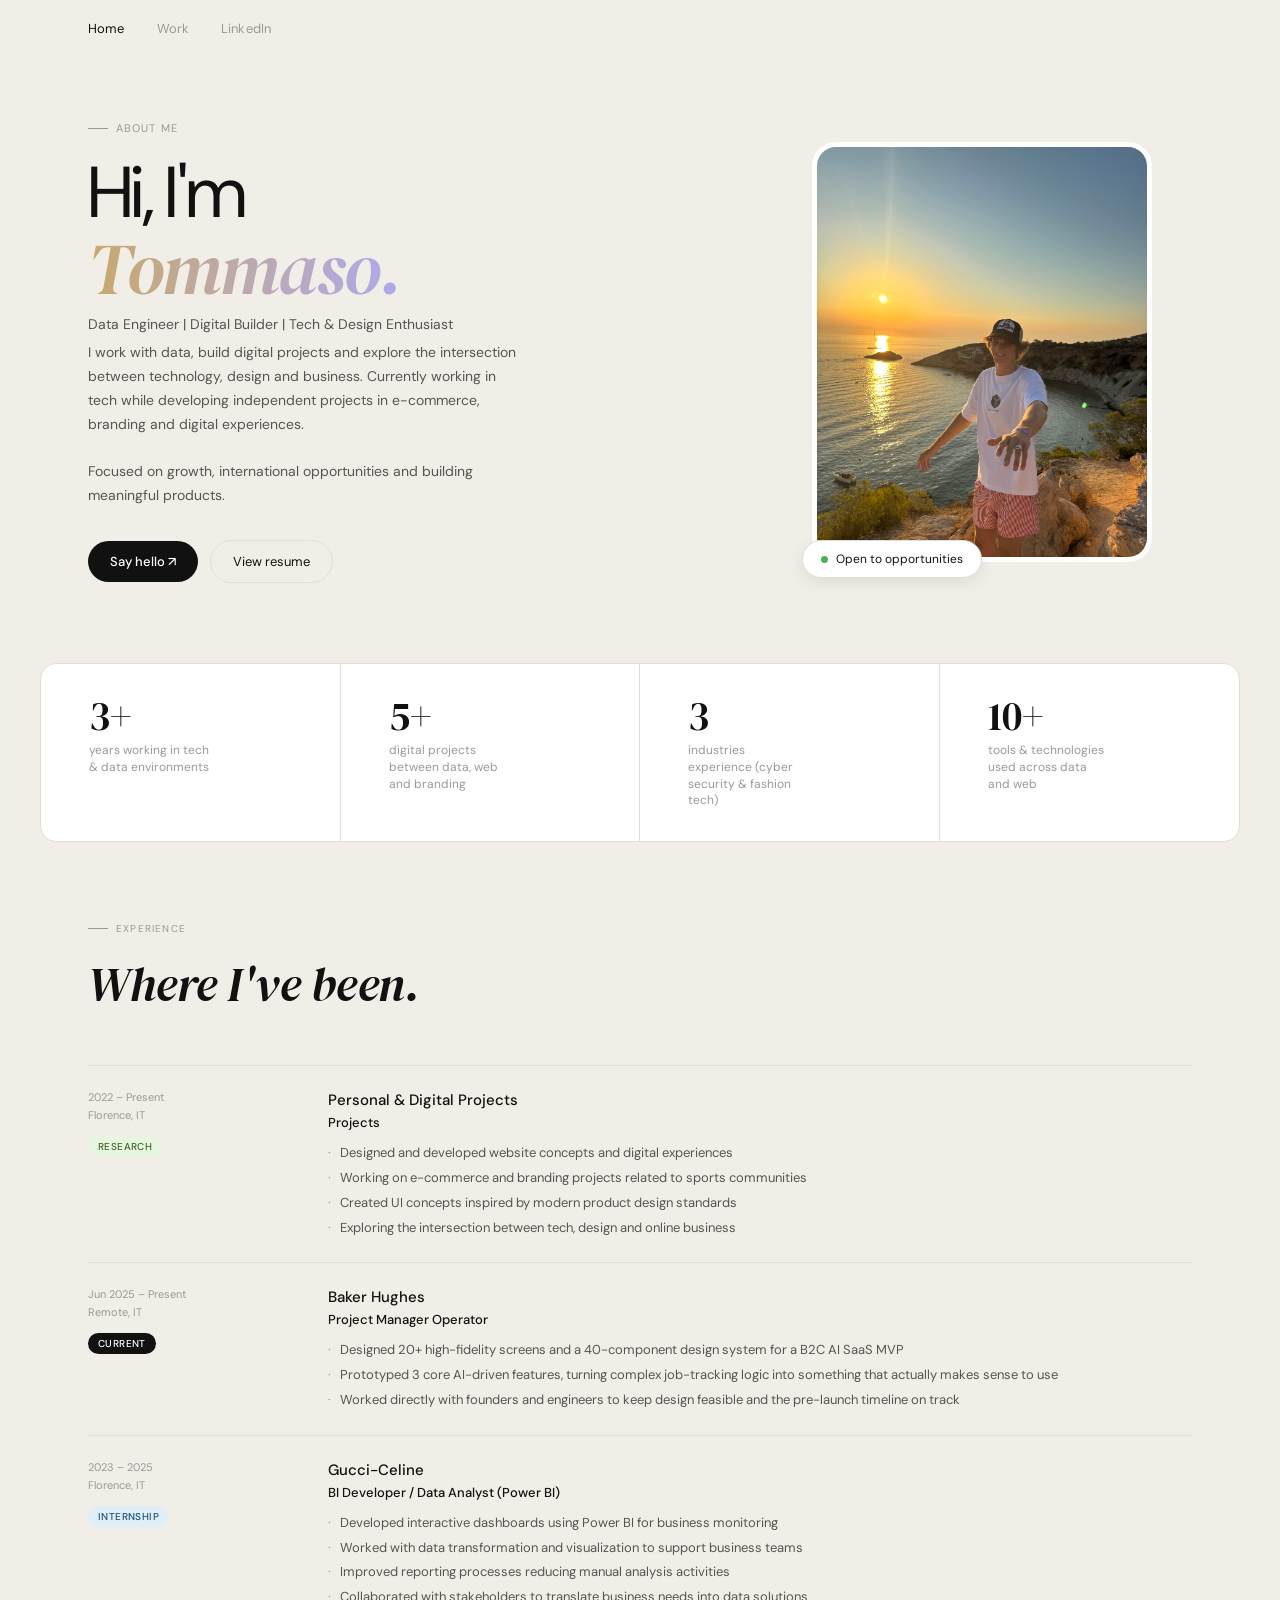
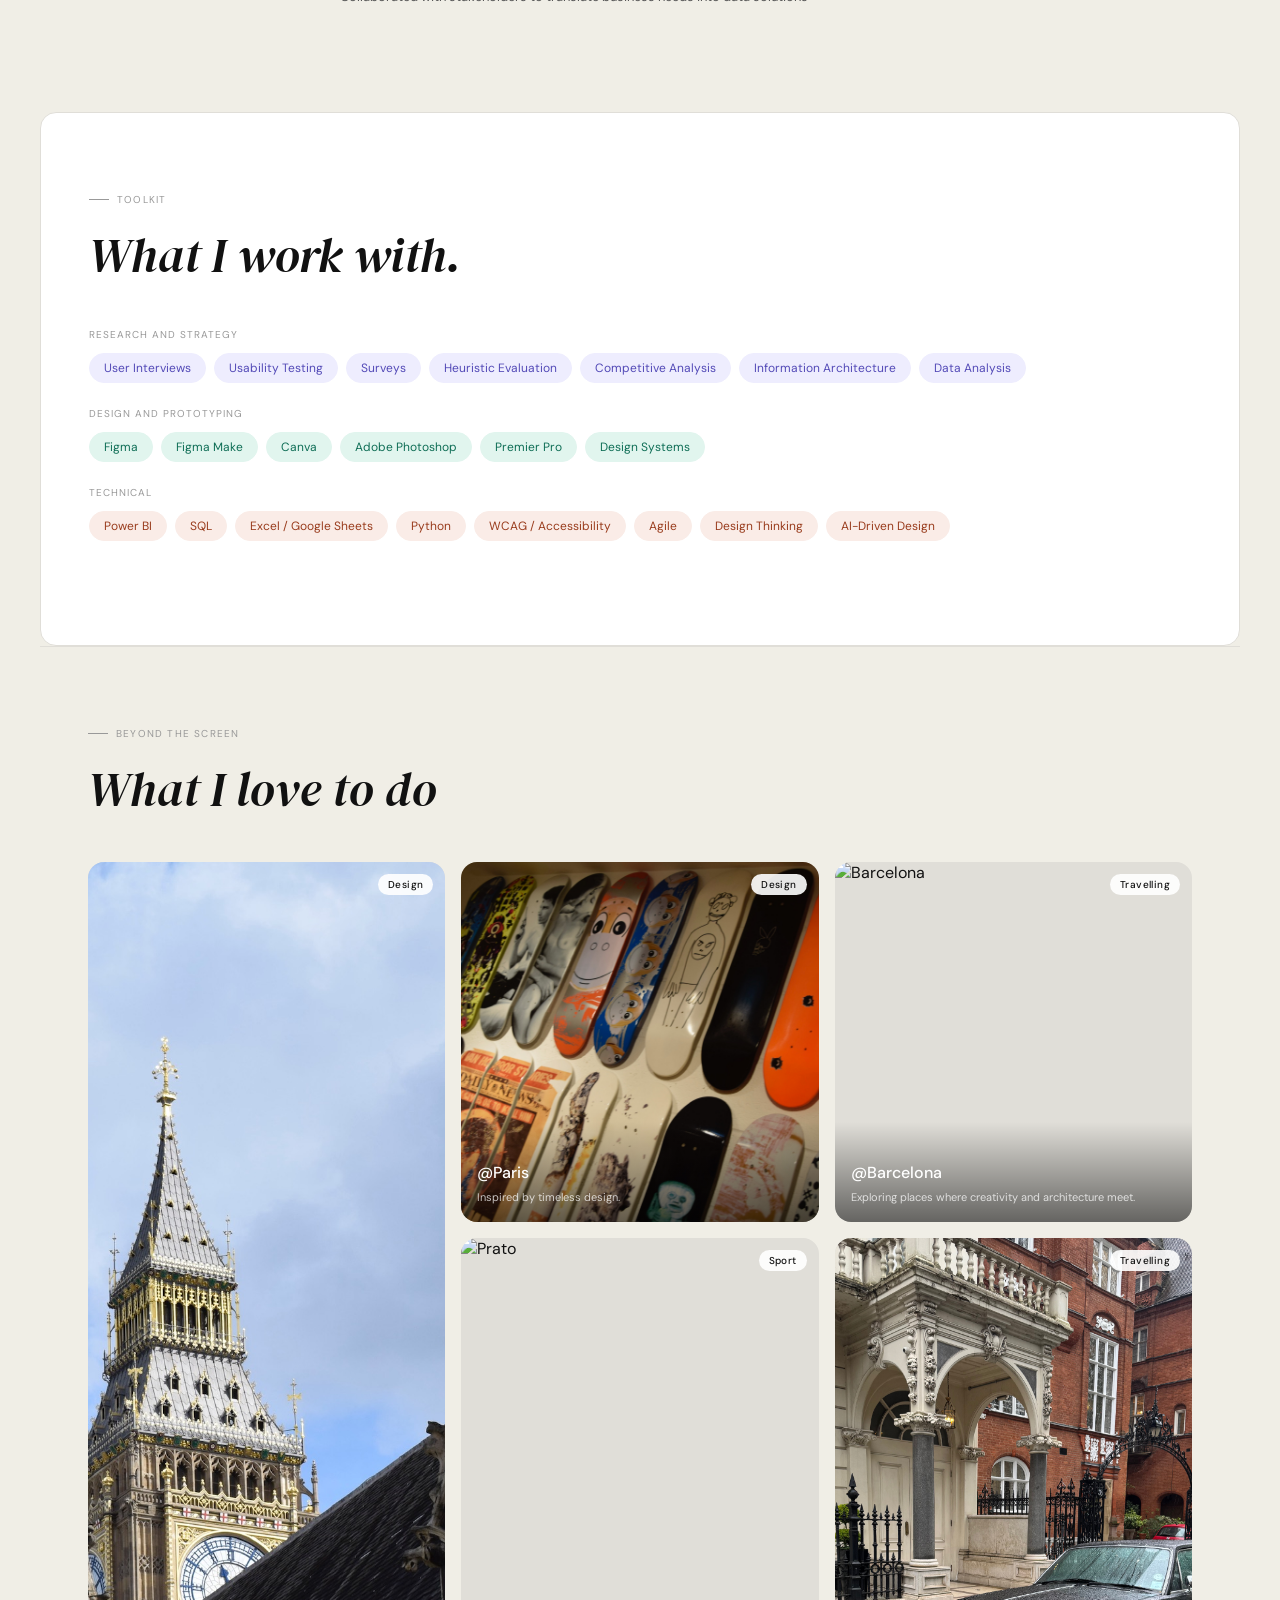
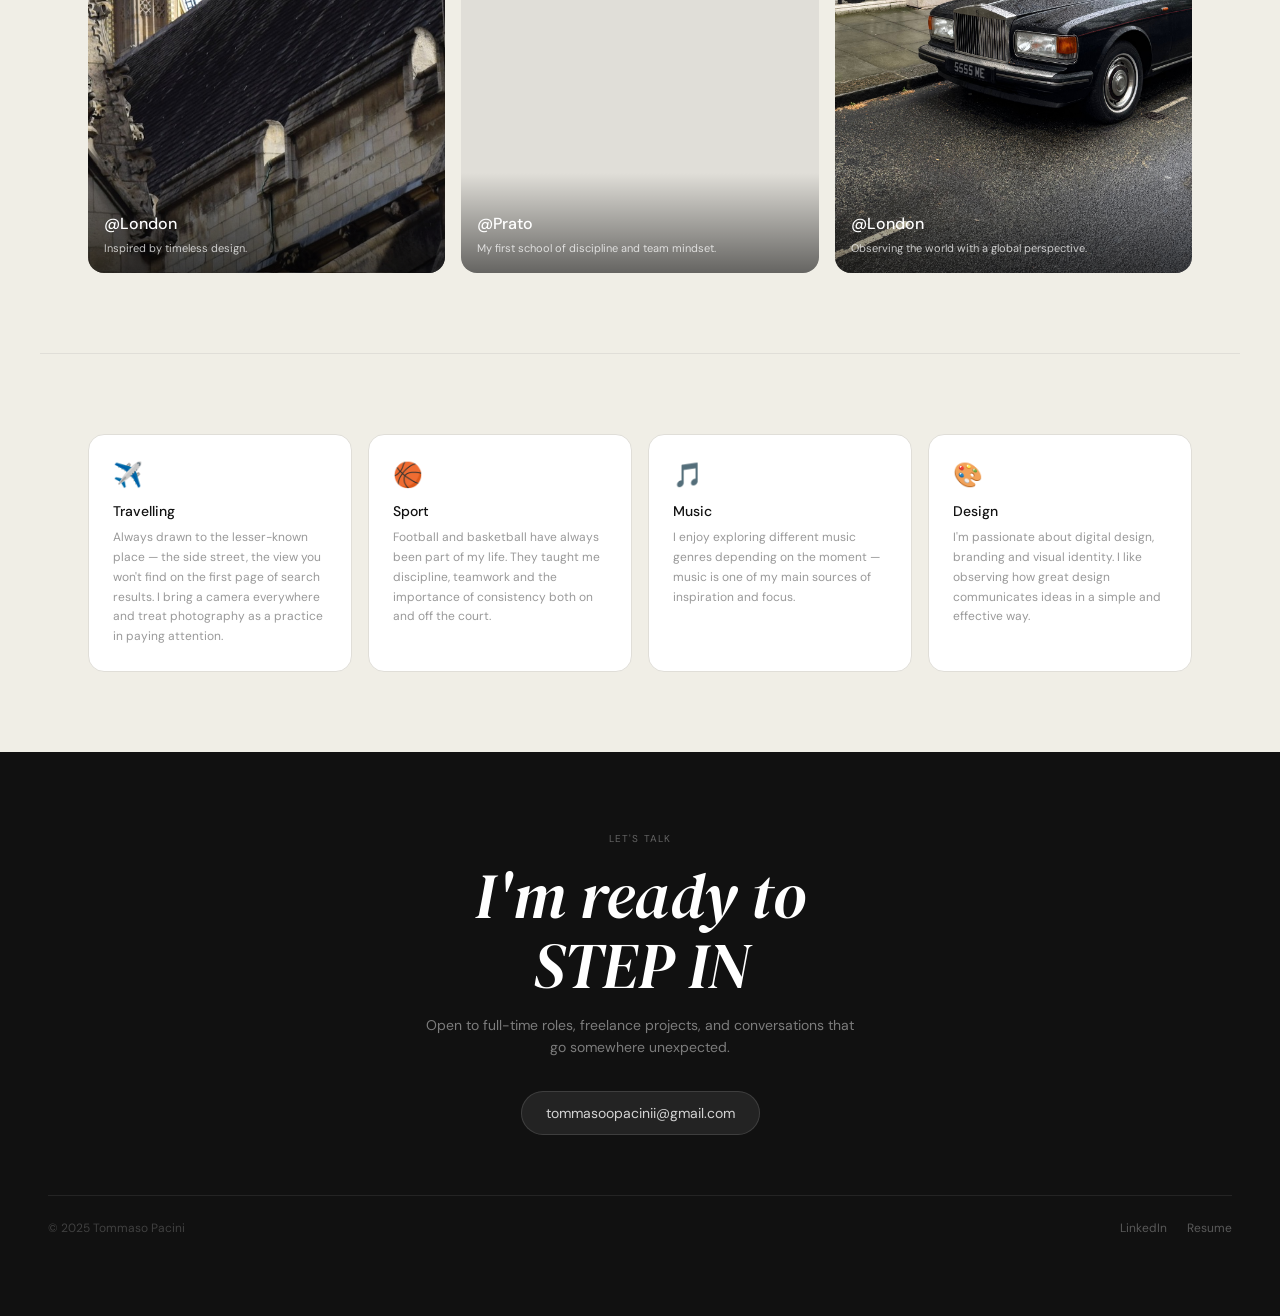
==== index.html @ 1bab320d "Add files via upload" ====
<!DOCTYPE html>
<html lang="en">
<head>
<meta charset="UTF-8">
<meta name="viewport" content="width=device-width, initial-scale=1.0">
<title>Tommaso Pacini — Digital Works</title>
<link rel="preconnect" href="https://fonts.googleapis.com">
<link rel="preconnect" href="https://fonts.gstatic.com" crossorigin>
<link href="https://fonts.googleapis.com/css2?family=DM+Sans:ital,opsz,wght@0,9..40,300;0,9..40,400;0,9..40,500;1,9..40,300&family=DM+Serif+Display:ital@0;1&display=swap" rel="stylesheet">
<style>
  :root {
    --bg: #F0EEE6;
    --bg-card: #ffffff;
    --bg-dark: #111111;
    --text-primary: #111111;
    --text-secondary: #555555;
    --text-muted: #999999;
    --accent: #C8A96E;
    --border: #E0DED8;
    --purple: #7B6EE8;
    --purple-light: #AFA9EC;
    --font-body: 'DM Sans', sans-serif;
    --font-display: 'DM Serif Display', serif;
    --transition: 0.25s cubic-bezier(0.4,0,0.2,1);
  }

  *, *::before, *::after { html, body {
    overflow-x: hidden;
    width: 100%;
    max-width: 100%;
  }box-sizing: border-box; margin: 0; padding: 0; }
  html {
    overflow-x: hidden;
  }
  body {
    overflow-x: hidden;
    max-width: 100vw;
  }
  * {
    max-width: 100%;
  }
  html { scroll-behavior: smooth; }
  body {
    font-family: var(--font-body);
    background: var(--bg);
    color: var(--text-primary);
    -webkit-font-smoothing: antialiased;
  }

  /* ── NAV ── */
  nav {
    position: sticky;
    top: 0;
    z-index: 100;
    background: rgba(240,238,230,0.88);
    backdrop-filter: blur(12px);
    padding: 20px 0;
  }
  .nav-inner {
    display: flex;
    align-items: center;
    gap: 32px;
    max-width: 1200px;
    margin: 0 auto;
    padding: 0 48px;
    width: 100%;
  }
  nav a {
    font-size: 13px;
    color: var(--text-muted);
    text-decoration: none;
    transition: color var(--transition);
    letter-spacing: 0.01em;
  }
  nav a:hover, nav a.active { color: var(--text-primary); }

  /* ── HERO ── */
  .hero {
    display: grid;
    grid-template-columns: 1fr 420px;
    gap: 40px;
    align-items: center;
    padding: 64px 48px 80px;
    max-width: 1200px;
    margin: 0 auto;
  }
  .hero-left { max-width: 520px; }
  .hero-label {
    font-size: 11px;
    letter-spacing: 0.1em;
    text-transform: uppercase;
    color: var(--text-muted);
    margin-bottom: 20px;
    display: flex;
    align-items: center;
    gap: 8px;
  }
  .hero-label::before {
    content: '';
    width: 20px; height: 1px;
    background: var(--text-muted);
    display: inline-block;
  }
  .hero h1 {
    font-family: var(--font-body);
    font-size: clamp(42px, 6vw, 72px);
    font-weight: 400;
    line-height: 1.05;
    letter-spacing: -0.02em;
    margin-bottom: 8px;
  }
  .hero h1 .name {
    font-family: var(--font-display);
    font-style: italic;
    background: linear-gradient(90deg, #C8A96E 0%, #AFA9EC 100%);
    -webkit-background-clip: text;
    -webkit-text-fill-color: transparent;
    background-clip: text;
  }
  .hero-subtitle {
    font-size: 14px;
    color: var(--text-secondary);
    line-height: 1.3;
    margin-bottom: 8px;
    font-weight: 400;
  }
  .hero-body {
    font-size: 14px;
    color: var(--text-secondary);
    line-height: 1.7;
    max-width: 440px;
    margin-bottom: 32px;
  }
  .hero-ctas {
    display: flex;
    gap: 12px;
    align-items: center;
  }
  .btn-dark {
    font-family: var(--font-body);
    font-size: 13px;
    font-weight: 500;
    background: var(--text-primary);
    color: #fff;
    border: none;
    padding: 12px 22px;
    border-radius: 100px;
    cursor: pointer;
    text-decoration: none;
    display: inline-flex;
    align-items: center;
    gap: 6px;
    transition: opacity var(--transition);
  }
  .btn-dark:hover { opacity: 0.8; }
  .btn-outline {
    font-family: var(--font-body);
    font-size: 13px;
    color: var(--text-primary);
    border: 1px solid var(--border);
    background: transparent;
    padding: 12px 22px;
    border-radius: 100px;
    cursor: pointer;
    text-decoration: none;
    transition: border-color var(--transition);
  }
  .btn-outline:hover { border-color: var(--text-primary); }

  .hero-right {
    position: relative;
    display: flex;
    justify-content: center;
  }
  .hero-photo {
    width: 340px;
    height: 420px;
    object-fit: cover;
    border-radius: 20px;
    display: block;
    border: 5px solid #ffffff;
    border-radius: 24px;
  }
  .hero-badge {
    position: absolute;
    bottom: -16px;
    transform: translateX(-50%);
    white-space: nowrap;
    background: #ffffff;
    border: 1px solid #E0DED8;
    border-radius: 100px;
    padding: 10px 18px;
    font-size: 12px;
    box-shadow: 0 4px 16px rgba(0,0,0,0.08);
  }
  .hero-badge::before {
    content: '';
    width: 7px; height: 7px;
    border-radius: 50%;
    background: #4CAF50;
    display: inline-block;
    margin-right: 8px;
    animation: breathing 2s ease-in-out infinite;
  }
  @keyframes breathing {
    0%, 100% { transform: scale(1); opacity: 1; box-shadow: 0 0 0 0 rgba(76,175,80,0.4); }
    50% { transform: scale(1.3); opacity: 0.85; box-shadow: 0 0 0 4px rgba(76,175,80,0); }
  }

  /* ── STATS ── */
  .stats {
    border: 1px solid var(--border);
    display: grid;
    grid-template-columns: repeat(4,1fr);
    max-width: 1200px;
    margin: 0 auto;
    background: #ffffff;
    width: 100%;
    border-radius: 16px;
    overflow: hidden;
  }
  .stat {
    padding: 32px 48px;
    border-right: 1px solid var(--border);
  }
  .stat:last-child { border-right: none; }
  .stat-num {
    font-family: var(--font-display);
    font-size: 40px;
    color: var(--text-primary);
    line-height: 1;
    margin-bottom: 6px;
  }
  .stat-label {
    font-size: 12px;
    color: var(--text-muted);
    line-height: 1.4;
    max-width: 120px;
  }

  /* ── SECTION LABEL ── */
  .section-eyebrow {
    font-size: 10px;
    letter-spacing: 0.12em;
    text-transform: uppercase;
    color: var(--text-muted);
    margin-bottom: 16px;
    display: flex;
    align-items: center;
    gap: 8px;
  }
  .section-eyebrow::before {
    content: '';
    width: 20px; height: 1px;
    background: var(--text-muted);
    display: inline-block;
  }

  /* ── EXPERIENCE ── */
  .experience {
    padding: 80px 48px;
    max-width: 1200px;
    margin: 0 auto;
  }
  .experience h2 {
    font-family: var(--font-display);
    font-size: clamp(32px, 4vw, 48px);
    font-weight: 400;
    font-style: italic;
    margin-bottom: 48px;
    letter-spacing: -0.01em;
  }
  .exp-grid {
    display: grid;
    grid-template-columns: 200px 1fr;
    gap: 0;
  }
  .exp-item {
    display: contents;
  }
  .exp-item-left {
    padding: 24px 0;
    border-top: 1px solid var(--border);
  }
  .exp-item-right {
    padding: 24px 0 24px 40px;
    border-top: 1px solid var(--border);
  }
  .exp-period {
    font-size: 11px;
    color: var(--text-muted);
    margin-bottom: 4px;
  }
  .exp-location {
    font-size: 11px;
    color: var(--text-muted);
    margin-bottom: 12px;
  }
  .exp-tag {
    display: inline-block;
    font-size: 10px;
    font-weight: 500;
    padding: 4px 10px;
    border-radius: 100px;
    letter-spacing: 0.04em;
    text-transform: uppercase;
  }
  .tag-green { background: #E8F5E0; color: #3A6B20; }
  .tag-blue  { background: #E0EEF8; color: #1A5080; }
  .tag-current { background: #111; color: #fff; }
  .exp-company {
    font-size: 15px;
    font-weight: 500;
    color: var(--text-primary);
    margin-bottom: 4px;
  }
  .exp-role {
    font-size: 13px;
    font-weight: 500;
    color: var(--text-primary);
    margin-bottom: 12px;
  }
  .exp-bullets {
    list-style: none;
    display: flex;
    flex-direction: column;
    gap: 4px;
  }
  .exp-bullets li {
    font-size: 13px;
    color: var(--text-secondary);
    line-height: 1.6;
    padding-left: 12px;
    position: relative;
  }
  .exp-bullets li::before {
    content: '·';
    position: absolute;
    left: 0;
    color: var(--text-muted);
  }

  /* ── TOOLKIT ── */
  .toolkit {
    padding: 80px 48px;
    max-width: 1200px;
    margin: 0 auto;
    border: 1px solid var(--border);
    background: #ffffff;
    border-radius: 16px;
  }
  .toolkit h2 {
    font-family: var(--font-display);
    font-size: clamp(32px, 4vw, 48px);
    font-weight: 400;
    font-style: italic;
    margin-bottom: 40px;
  }
  .toolkit-group { margin-bottom: 24px; }
  .toolkit-group-label {
    font-size: 10px;
    letter-spacing: 0.1em;
    text-transform: uppercase;
    color: var(--text-muted);
    margin-bottom: 12px;
  }
  .toolkit-pills {
    display: flex;
    flex-wrap: wrap;
    gap: 8px;
  }
  .pill {
    font-size: 12px;
    padding: 6px 14px;
    border-radius: 100px;
    border: 1px solid var(--border);
    color: var(--text-secondary);
    background: var(--bg-card);
    white-space: nowrap;
  }
  .pill-purple { background: #EEEDFE; color: #534AB7; border-color: #EEEDFE; }
  .pill-green  { background: #E1F5EE; color: #0F6E56; border-color: #E1F5EE; }
  .pill-orange { background: #FAECE7; color: #993C1D; border-color: #FAECE7; }

  /* ── BEYOND ── */
  .beyond {
    padding: 80px 48px;
    max-width: 1200px;
    margin: 0 auto;
    border-top: 1px solid var(--border);
    overflow: hidden;
  }
  .beyond h2 {
    font-family: var(--font-display);
    font-size: clamp(32px, 4vw, 48px);
    font-weight: 400;
    font-style: italic;
    margin-bottom: 40px;
  }
  .gallery {
    display: grid;
    grid-template-columns: repeat(3, 1fr);
    grid-template-rows: auto auto;
    gap: 16px;
  }
  .gallery-card {
    position: relative;
    border-radius: 16px;
    overflow: hidden;
    background: var(--border);
  }
  .gallery-card img {
    width: 100%;
    height: 100%;
    object-fit: cover;
    object-position: center bottom;
    display: block;
    transition: transform 0.4s ease;
  }
  .gallery-card:hover img { transform: scale(1.03); }
  .gallery-card.tall { grid-row: span 2; min-height: 760px; }
  .gallery-card.tall img { object-position: center 60%; }
  .gallery-card.short { min-height: 360px; }
  .gallery-label {
    position: absolute;
    bottom: 0; left: 0; right: 0;
    padding: 40px 16px 16px;
    background: linear-gradient(transparent, rgba(0,0,0,0.55));
  }
  .gallery-city {
    font-size: 16px;
    font-weight: 500;
    color: #fff;
    display: block;
    margin-bottom: 2px;
  }
  .gallery-caption {
    font-size: 11px;
    color: rgba(255,255,255,0.75);
  }
  .gallery-tag {
    position: absolute;
    top: 12px; right: 12px;
    font-size: 10px;
    font-weight: 500;
    padding: 4px 10px;
    border-radius: 100px;
    background: rgba(255,255,255,0.9);
    color: var(--text-primary);
    letter-spacing: 0.04em;
  }
  /* ── PASSIONS ── */
  .passions {
    padding: 80px 48px;
    max-width: 1200px;
    margin: 0 auto;
    border-top: 1px solid var(--border);
  }
  .passions-grid {
    display: grid;
    grid-template-columns: repeat(4,1fr);
    gap: 16px;
  }
  .passion-card {
    background: var(--bg-card);
    border: 1px solid var(--border);
    border-radius: 16px;
    padding: 24px;
  }
  .passion-icon {
    font-size: 24px;
    margin-bottom: 12px;
    display: block;
  }
  .passion-title {
    font-size: 14px;
    font-weight: 500;
    color: var(--text-primary);
    margin-bottom: 8px;
  }
  .passion-text {
    font-size: 12px;
    color: var(--text-muted);
    line-height: 1.65;
  }

  /* ── FOOTER ── */
  footer {
    background: var(--bg-dark);
    padding: 80px 48px;
    text-align: center;
    margin: 0;
    width: 100%;
  }
  .footer-eyebrow {
    font-size: 10px;
    letter-spacing: 0.12em;
    text-transform: uppercase;
    color: rgba(255,255,255,0.35);
    margin-bottom: 16px;
  }
  footer h2 {
    font-family: var(--font-display);
    font-size: clamp(36px, 6vw, 64px);
    font-weight: 400;
    font-style: italic;
    color: #fff;
    line-height: 1.1;
    margin-bottom: 12px;
  }
  footer p {
    font-size: 14px;
    color: rgba(255,255,255,0.45);
    margin-bottom: 32px;
    max-width: 440px;
    margin-left: auto;
    margin-right: auto;
    line-height: 1.6;
  }
  .footer-email {
    display: inline-flex;
    align-items: center;
    gap: 8px;
    background: rgba(255,255,255,0.08);
    border: 1px solid rgba(255,255,255,0.12);
    border-radius: 100px;
    padding: 12px 24px;
    font-size: 14px;
    color: rgba(255,255,255,0.8);
    text-decoration: none;
    transition: background var(--transition);
  }
  .footer-email:hover { background: rgba(255,255,255,0.14); }
  .footer-bottom {
    margin-top: 60px;
    padding-top: 24px;
    border-top: 1px solid rgba(255,255,255,0.08);
    display: flex;
    justify-content: space-between;
    align-items: center;
  }
  .footer-bottom span {
    font-size: 12px;
    color: rgba(255,255,255,0.2);
  }
  .footer-links {
    display: flex;
    gap: 20px;
  }
  .footer-links a {
    font-size: 12px;
    color: rgba(255,255,255,0.3);
    text-decoration: none;
    transition: color var(--transition);
  }
  .footer-links a:hover { color: rgba(255,255,255,0.7); }

  /* ── RESPONSIVE ── */
  @media (max-width: 900px) {
    nav { padding: 16px 0; }
    .nav-inner { padding: 0 24px; }
    .hero {
      grid-template-columns: 1fr;
      padding: 40px 24px 60px;
      gap: 32px;
    }
    .hero-left { max-width: 100%; }
    .hero h1 { font-size: 52px; }
    .hero-right {
      display: flex;
      justify-content: center;
    }
    .hero-photo {
      width: 100%;
      max-width: 340px;
      height: 380px;
    }
    .stats {
      grid-template-columns: repeat(2,1fr);
      margin: 0 24px;
      border-radius: 16px;
    }
    .stat { padding: 20px; }
    .stat:nth-child(2) { border-right: none; }
    .stat:nth-child(3) { border-top: 1px solid var(--border); }
    .stat:nth-child(4) { border-top: 1px solid var(--border); }
    .experience { padding: 60px 24px; }
    .experience h2 { font-size: 36px; }
    .exp-grid { grid-template-columns: 1fr; }
    .exp-item-left { padding: 24px 0 8px; border-top: 1px solid var(--border); }
    .exp-item-right { padding: 0 0 24px 0; border-top: none; }
    .toolkit { padding: 60px 24px; }
    .toolkit h2 { font-size: 36px; }
    .toolkit-pills { gap: 6px; }
    .pill { font-size: 11px; padding: 5px 12px; }
    .beyond { padding: 60px 24px; }
    .beyond h2 { font-size: 36px; }
    /* .gallery { */
     .gallery {
      grid-template-columns: 1fr 1fr;
      grid-template-rows: auto;
      gap: 12px;
    }
    .gallery-card.tall {
      grid-column: 1 / 3;
      grid-row: span 1;
      min-height: 240px;
    }
    .gallery-card.short { min-height: 200px; }
    .gallery-card.tall img { object-position: center center; }
    .stats { margin: 0 16px; border-radius: 16px; }
    .toolkit { margin: 0 16px; border-radius: 16px; }
    .passions { padding: 60px 24px; }
    .passions-grid {
      grid-template-columns: 1fr 1fr;
      gap: 12px;
    }
    .passion-card { padding: 18px; }
    footer { padding: 60px 24px; }
    footer h2 { font-size: 36px; }
    .footer-bottom {
      flex-direction: column;
      gap: 12px;
      text-align: center;
    }
  }

  @media (max-width: 480px) {
    nav { gap: 16px; }
    .hero h1 { font-size: 40px; }
    .hero-body { font-size: 13px; }
    .hero-ctas { flex-direction: column; align-items: flex-start; gap: 10px; }
    .stats { grid-template-columns: repeat(2,1fr); }
    .stats {
      margin: 0 16px;
      border-radius: 16px;
      width: calc(100% - 32px);
    }
    .toolkit {
      margin: 0 16px;
      border-radius: 16px;
      width: calc(100% - 32px);
    }
    footer {
      width: 100%;
      padding: 60px 24px;
    }
    .stat-num { font-size: 32px; }
    .passions-grid { grid-template-columns: 1fr; }
    .cs-meta-grid { grid-template-columns: 1fr 1fr; }
    .cs-outcomes { grid-template-columns: 1fr; }
    .cs-gallery { grid-template-columns: 1fr; }
  }
</style>
</head>
<body>

<!-- NAV -->
<nav>
  <div class="nav-inner">
    <a href="index.html" class="active">Home</a>
    <a href="work.html">Work</a>
    <a href="https://www.linkedin.com/in/tommaso-pacini-035a2924a/" target="_blank">LinkedIn</a>
  </div>
</nav>

<!-- HERO -->
<section class="hero">
  <div class="hero-left">
    <div class="hero-label">About me</div>
    <h1>Hi, I'm<br><span class="name">Tommaso.</span></h1>
    <p class="hero-subtitle">Data Engineer | Digital Builder | Tech &amp; Design Enthusiast</p>
    <p class="hero-body">
      I work with data, build digital projects and explore the intersection between technology, design and business. Currently working in tech while developing independent projects in e-commerce, branding and digital experiences.<br><br>
      Focused on growth, international opportunities and building meaningful products.
    </p>
    <div class="hero-ctas">
      <a href="mailto:tommasoopacinii@gmail.com" class="btn-dark">Say hello ↗</a>
      <a href="#" class="btn-outline">View resume</a>
    </div>
  </div>
  <div class="hero-right">
    <!--
      ISTRUZIONE: rinomina il file IMG_7208.jpeg in "hero-photo.jpg"
      e mettilo nella cartella images/
    -->
    <div class="hero-badge">Open to opportunities</div>
    <img src="images/hero-photo.jpg" alt="Tommaso Pacini" class="hero-photo">
  </div>
</section>

<!-- STATS -->
<div class="stats">
  <div class="stat">
    <div class="stat-num">3+</div>
    <div class="stat-label">years working in tech &amp; data environments</div>
  </div>
  <div class="stat">
    <div class="stat-num">5+</div>
    <div class="stat-label">digital projects between data, web and branding</div>
  </div>
  <div class="stat">
    <div class="stat-num">3</div>
    <div class="stat-label">industries experience (cyber security &amp; fashion tech)</div>
  </div>
  <div class="stat">
    <div class="stat-num">10+</div>
    <div class="stat-label">tools &amp; technologies used across data and web</div>
  </div>
</div>

<!-- EXPERIENCE -->
<section class="experience">
  <div class="section-eyebrow">Experience</div>
  <h2>Where I've been.</h2>

  <div class="exp-grid">
    <!-- Personal -->
    <div class="exp-item-left">
      <div class="exp-period">2022 – Present</div>
      <div class="exp-location">Florence, IT</div>
      <span class="exp-tag tag-green">Research</span>
    </div>
    <div class="exp-item-right">
      <div class="exp-company">Personal &amp; Digital Projects</div>
      <div class="exp-role">Projects</div>
      <ul class="exp-bullets">
        <li>Designed and developed website concepts and digital experiences</li>
        <li>Working on e-commerce and branding projects related to sports communities</li>
        <li>Created UI concepts inspired by modern product design standards</li>
        <li>Exploring the intersection between tech, design and online business</li>
      </ul>
    </div>

    <!-- Baker Hughes -->
    <div class="exp-item-left">
      <div class="exp-period">Jun 2025 – Present</div>
      <div class="exp-location">Remote, IT</div>
      <span class="exp-tag tag-current">Current</span>
    </div>
    <div class="exp-item-right">
      <div class="exp-company">Baker Hughes</div>
      <div class="exp-role">Project Manager Operator</div>
      <ul class="exp-bullets">
        <li>Designed 20+ high-fidelity screens and a 40-component design system for a B2C AI SaaS MVP</li>
        <li>Prototyped 3 core AI-driven features, turning complex job-tracking logic into something that actually makes sense to use</li>
        <li>Worked directly with founders and engineers to keep design feasible and the pre-launch timeline on track</li>
      </ul>
    </div>

    <!-- Gucci-Celine -->
    <div class="exp-item-left">
      <div class="exp-period">2023 – 2025</div>
      <div class="exp-location">Florence, IT</div>
      <span class="exp-tag tag-blue">Internship</span>
    </div>
    <div class="exp-item-right">
      <div class="exp-company">Gucci-Celine</div>
      <div class="exp-role">BI Developer / Data Analyst (Power BI)</div>
      <ul class="exp-bullets">
        <li>Developed interactive dashboards using Power BI for business monitoring</li>
        <li>Worked with data transformation and visualization to support business teams</li>
        <li>Improved reporting processes reducing manual analysis activities</li>
        <li>Collaborated with stakeholders to translate business needs into data solutions</li>
      </ul>
    </div>
  </div>
</section>

<!-- TOOLKIT -->
<section class="toolkit">
  <div class="section-eyebrow">Toolkit</div>
  <h2>What I work with.</h2>

  <div class="toolkit-group">
    <div class="toolkit-group-label">Research and Strategy</div>
    <div class="toolkit-pills">
      <span class="pill pill-purple">User Interviews</span>
      <span class="pill pill-purple">Usability Testing</span>
      <span class="pill pill-purple">Surveys</span>
      <span class="pill pill-purple">Heuristic Evaluation</span>
      <span class="pill pill-purple">Competitive Analysis</span>
      <span class="pill pill-purple">Information Architecture</span>
      <span class="pill pill-purple">Data Analysis</span>
    </div>
  </div>

  <div class="toolkit-group">
    <div class="toolkit-group-label">Design and Prototyping</div>
    <div class="toolkit-pills">
      <span class="pill pill-green">Figma</span>
      <span class="pill pill-green">Figma Make</span>
      <span class="pill pill-green">Canva</span>
      <span class="pill pill-green">Adobe Photoshop</span>
      <span class="pill pill-green">Premier Pro</span>
      <span class="pill pill-green">Design Systems</span>
    </div>
  </div>

  <div class="toolkit-group">
    <div class="toolkit-group-label">Technical</div>
    <div class="toolkit-pills">
      <span class="pill pill-orange">Power BI</span>
      <span class="pill pill-orange">SQL</span>
      <span class="pill pill-orange">Excel / Google Sheets</span>
      <span class="pill pill-orange">Python</span>
      <span class="pill pill-orange">WCAG / Accessibility</span>
      <span class="pill pill-orange">Agile</span>
      <span class="pill pill-orange">Design Thinking</span>
      <span class="pill pill-orange">AI-Driven Design</span>
    </div>
  </div>
</section>

<!-- BEYOND THE SCREEN -->
<section class="beyond">
  <div class="section-eyebrow">Beyond the screen</div>
  <h2>What I love to do</h2>

  <!--
    ISTRUZIONI IMMAGINI — crea una cartella "images/" e rinomina i file così:
    IMG_7208.jpeg           → images/hero-photo.jpg      (foto profilo hero)
    _DSC0765.JPG            → images/london-bigben.jpg   (@London Big Ben)
    _DSC0738.JPG            → images/prato-skate.jpg     (@Prato skate)
    Partita_novembre_...JPG → images/prato-basket.jpg    (@Prato basket)
    IMG_8918.jpeg           → images/barcelona.jpg       (@Barcelona)
    EF711F0E-...JPG         → images/london-car.jpg      (@London Rolls Royce)
  -->
  <div class="gallery">
  <div class="gallery-card tall">
    <img src="images/london-bigben.jpg" alt="London">
    <div class="gallery-label">
      <span class="gallery-city">@London</span>
      <span class="gallery-caption">Inspired by timeless design.</span>
    </div>
    <span class="gallery-tag">Design</span>
  </div>
  <div class="gallery-card short">
    <img src="images/prato-skate.jpg" alt="Paris">
    <div class="gallery-label">
      <span class="gallery-city">@Paris</span>
      <span class="gallery-caption">Inspired by timeless design.</span>
    </div>
    <span class="gallery-tag">Design</span>
  </div>
  <div class="gallery-card short">
    <img src="images/barcelona.jpg" alt="Barcelona">
    <div class="gallery-label">
      <span class="gallery-city">@Barcelona</span>
      <span class="gallery-caption">Exploring places where creativity and architecture meet.</span>
    </div>
    <span class="gallery-tag">Travelling</span>
  </div>
  <div class="gallery-card short">
    <img src="images/prato-basket.jpg" alt="Prato">
    <div class="gallery-label">
      <span class="gallery-city">@Prato</span>
      <span class="gallery-caption">My first school of discipline and team mindset.</span>
    </div>
    <span class="gallery-tag">Sport</span>
  </div>
  <div class="gallery-card short">
    <img src="images/london-car.jpg" alt="London">
    <div class="gallery-label">
      <span class="gallery-city">@London</span>
      <span class="gallery-caption">Observing the world with a global perspective.</span>
    </div>
    <span class="gallery-tag">Travelling</span>
  </div>
</div>
</section>

<!-- PASSIONS -->
<section class="passions">
  <div class="passions-grid">
    <div class="passion-card">
      <span class="passion-icon">✈️</span>
      <div class="passion-title">Travelling</div>
      <p class="passion-text">Always drawn to the lesser-known place — the side street, the view you won't find on the first page of search results. I bring a camera everywhere and treat photography as a practice in paying attention.</p>
    </div>
    <div class="passion-card">
      <span class="passion-icon">🏀</span>
      <div class="passion-title">Sport</div>
      <p class="passion-text">Football and basketball have always been part of my life. They taught me discipline, teamwork and the importance of consistency both on and off the court.</p>
    </div>
    <div class="passion-card">
      <span class="passion-icon">🎵</span>
      <div class="passion-title">Music</div>
      <p class="passion-text">I enjoy exploring different music genres depending on the moment — music is one of my main sources of inspiration and focus.</p>
    </div>
    <div class="passion-card">
      <span class="passion-icon">🎨</span>
      <div class="passion-title">Design</div>
      <p class="passion-text">I'm passionate about digital design, branding and visual identity. I like observing how great design communicates ideas in a simple and effective way.</p>
    </div>
  </div>
</section>

<!-- FOOTER -->
<footer>
  <div class="footer-eyebrow">Let's talk</div>
  <h2>I'm ready to<br>STEP IN</h2>
  <p>Open to full-time roles, freelance projects, and conversations that go somewhere unexpected.</p>
  <a href="mailto:tommasoopacinii@gmail.com" class="footer-email">
    tommasoopacinii@gmail.com
  </a>
  <div class="footer-bottom">
    <span>© 2025 Tommaso Pacini</span>
    <div class="footer-links">
      <a href="https://www.linkedin.com/in/tommaso-pacini-035a2924a/" target="_blank">LinkedIn</a>
      <a href="#">Resume</a>
    </div>
  </div>
</footer>

</body>
</html>
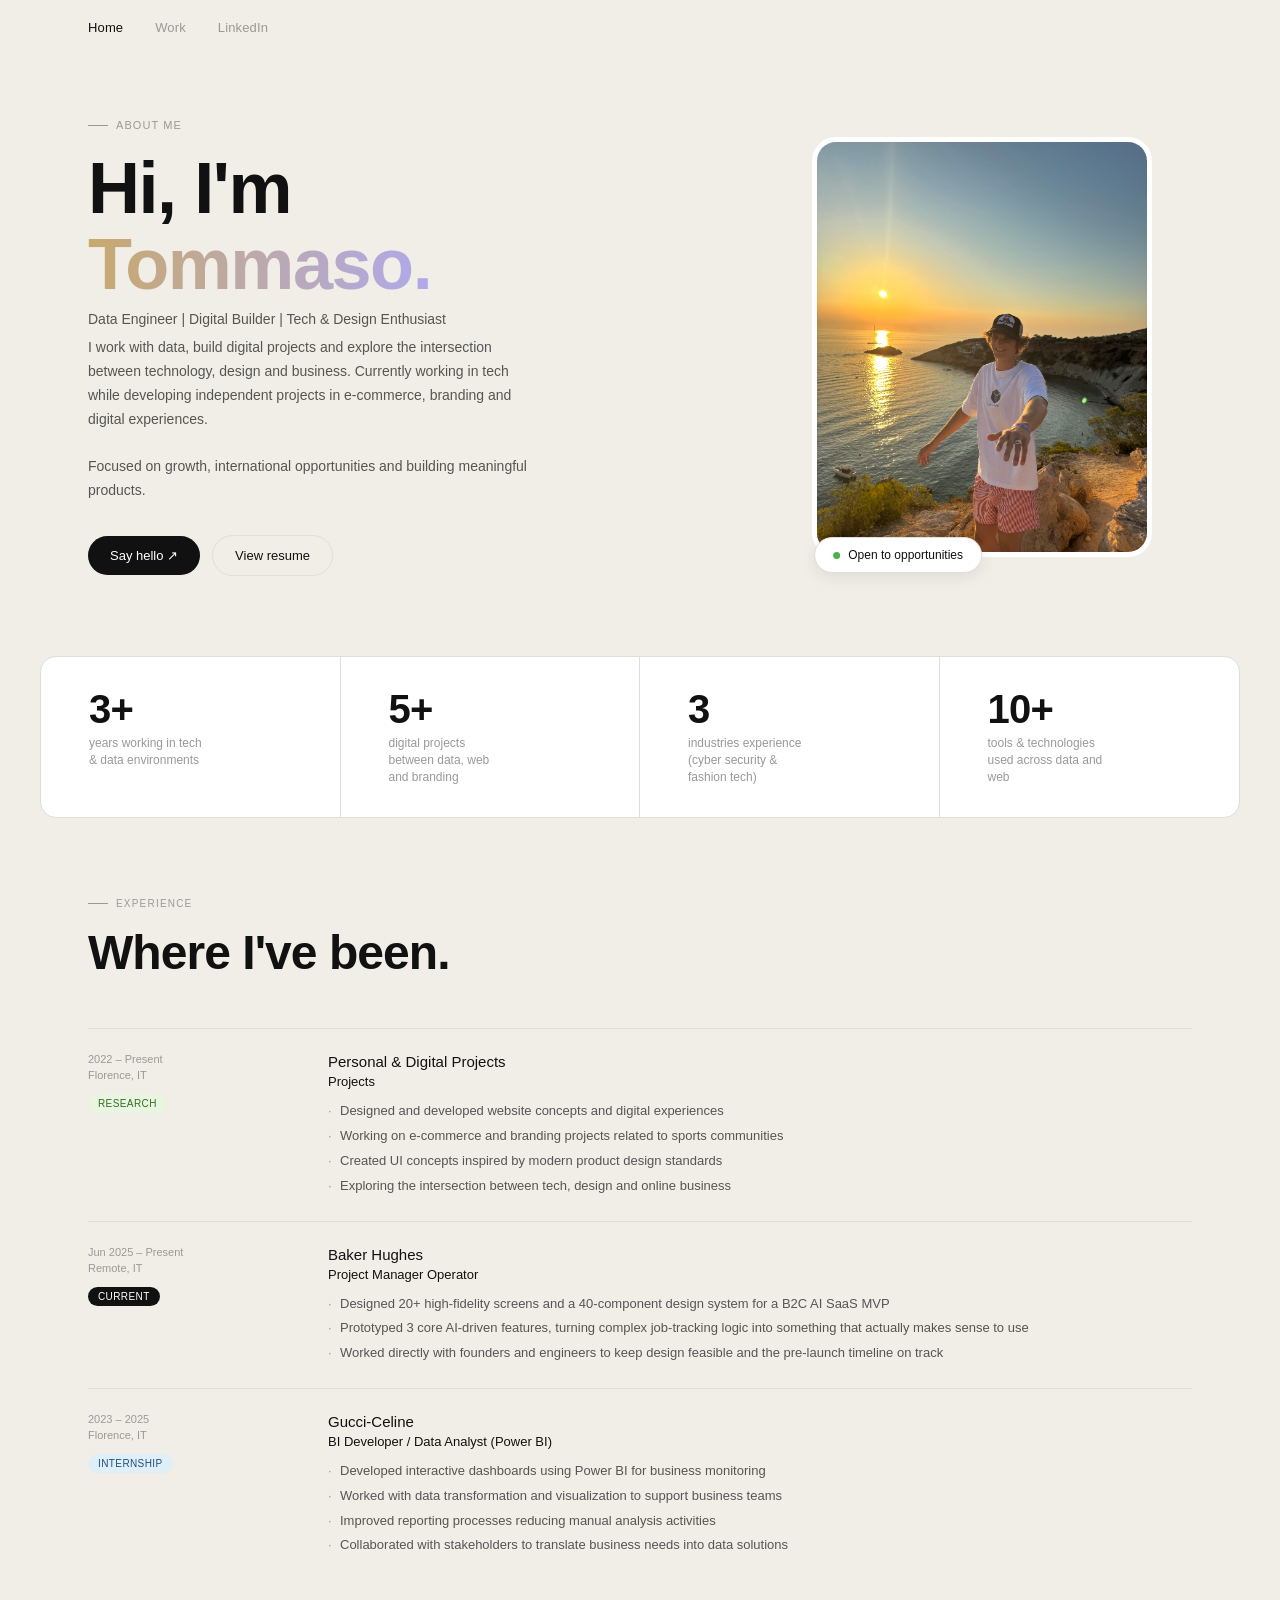
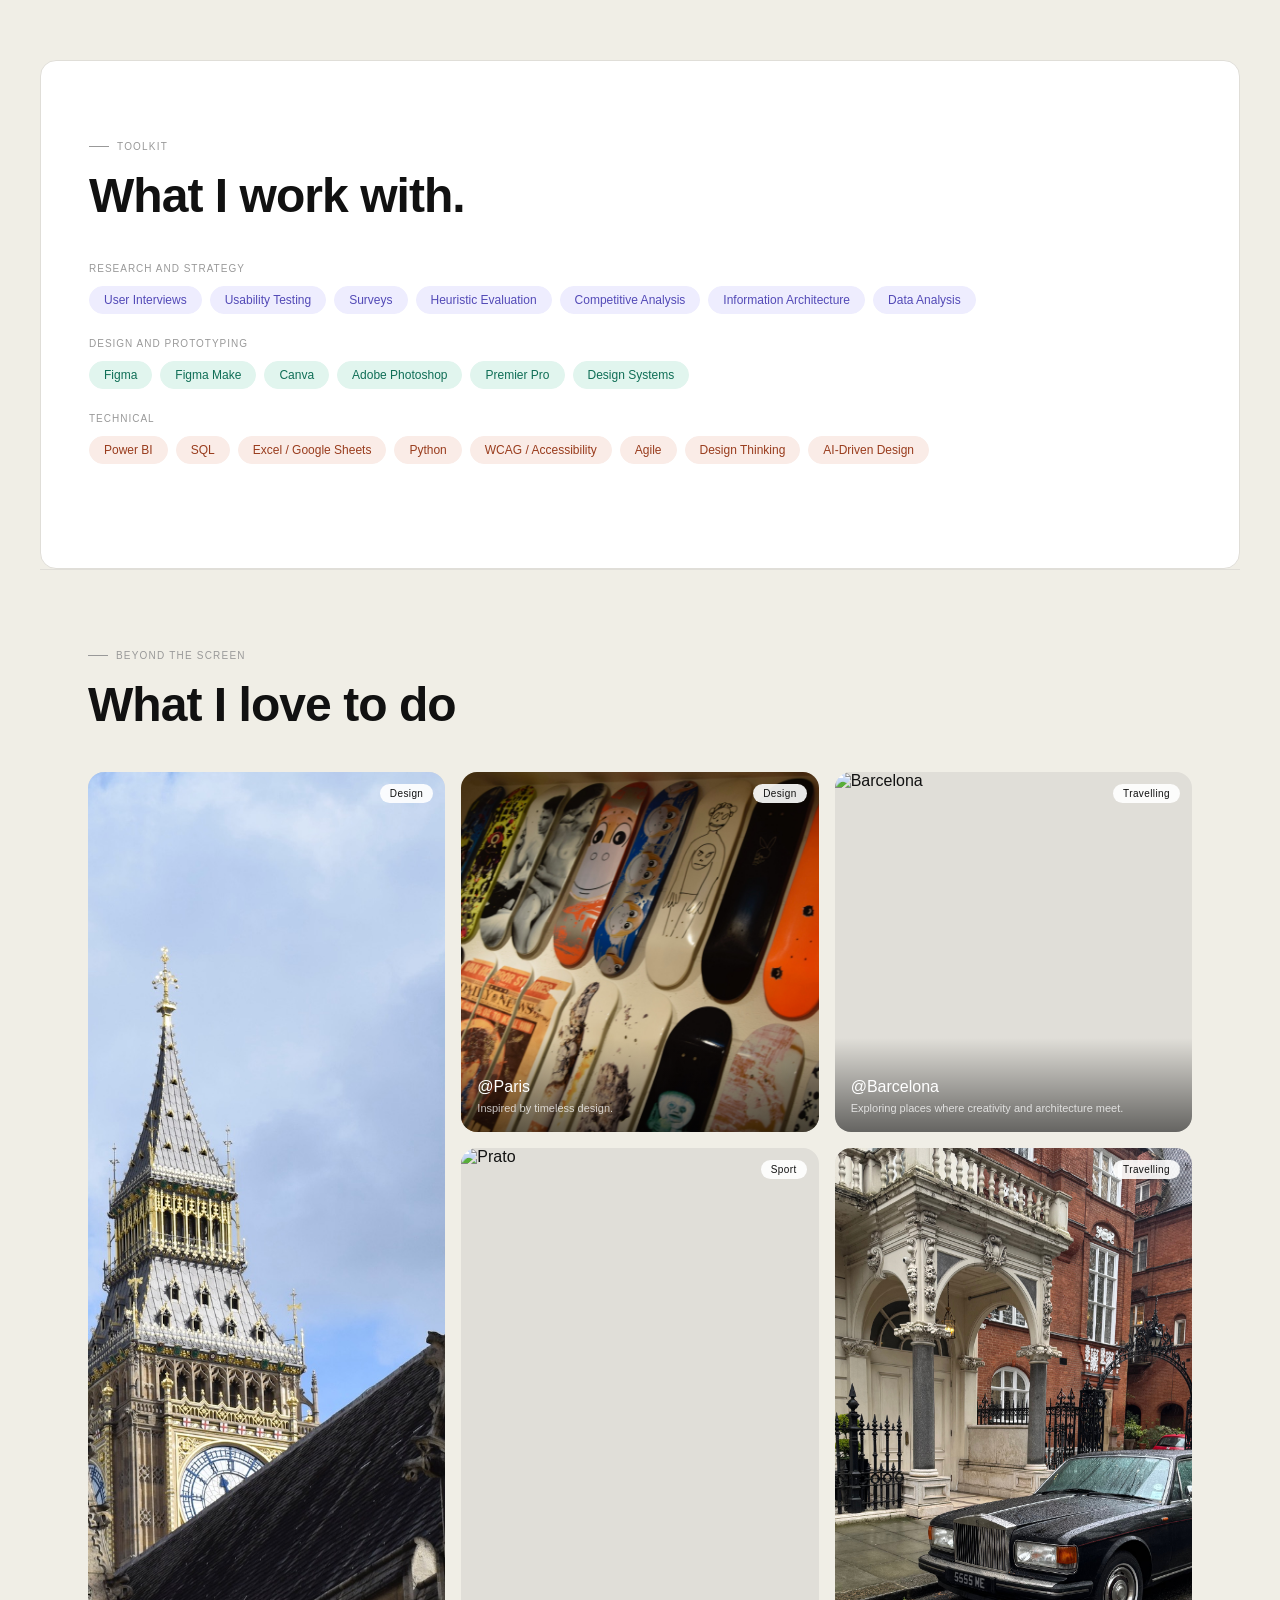
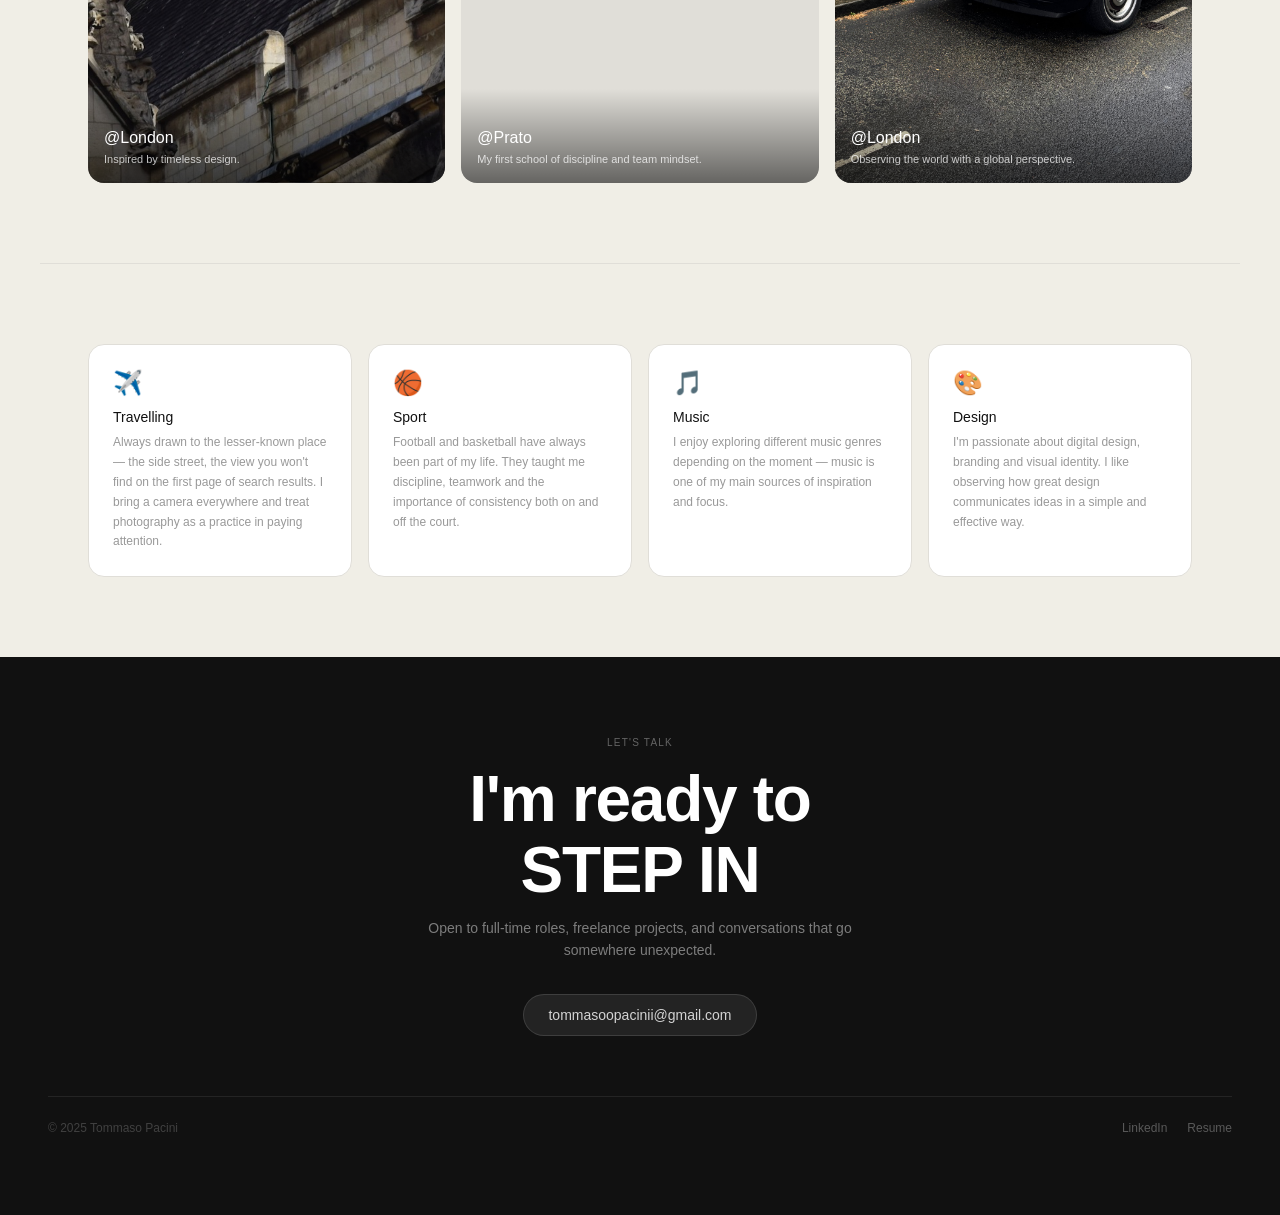
==== commit 431da3bd: "New Work page, experience pages (Baker Hughes, Celine & Gucci), tool logos, CV Co-Authored-By: Claud" ====
--- a/index.html
+++ b/index.html
@@ -1,917 +1,928 @@
-<!DOCTYPE html>
-<html lang="en">
-<head>
-<meta charset="UTF-8">
-<meta name="viewport" content="width=device-width, initial-scale=1.0">
-<title>Tommaso Pacini — Digital Works</title>
-<link rel="preconnect" href="https://fonts.googleapis.com">
-<link rel="preconnect" href="https://fonts.gstatic.com" crossorigin>
-<link href="https://fonts.googleapis.com/css2?family=DM+Sans:ital,opsz,wght@0,9..40,300;0,9..40,400;0,9..40,500;1,9..40,300&family=DM+Serif+Display:ital@0;1&display=swap" rel="stylesheet">
-<style>
-  :root {
-    --bg: #F0EEE6;
-    --bg-card: #ffffff;
-    --bg-dark: #111111;
-    --text-primary: #111111;
-    --text-secondary: #555555;
-    --text-muted: #999999;
-    --accent: #C8A96E;
-    --border: #E0DED8;
-    --purple: #7B6EE8;
-    --purple-light: #AFA9EC;
-    --font-body: 'DM Sans', sans-serif;
-    --font-display: 'DM Serif Display', serif;
-    --transition: 0.25s cubic-bezier(0.4,0,0.2,1);
-  }
-
-  *, *::before, *::after { html, body {
-    overflow-x: hidden;
-    width: 100%;
-    max-width: 100%;
-  }box-sizing: border-box; margin: 0; padding: 0; }
-  html {
-    overflow-x: hidden;
-  }
-  body {
-    overflow-x: hidden;
-    max-width: 100vw;
-  }
-  * {
-    max-width: 100%;
-  }
-  html { scroll-behavior: smooth; }
-  body {
-    font-family: var(--font-body);
-    background: var(--bg);
-    color: var(--text-primary);
-    -webkit-font-smoothing: antialiased;
-  }
-
-  /* ── NAV ── */
-  nav {
-    position: sticky;
-    top: 0;
-    z-index: 100;
-    background: rgba(240,238,230,0.88);
-    backdrop-filter: blur(12px);
-    padding: 20px 0;
-  }
-  .nav-inner {
-    display: flex;
-    align-items: center;
-    gap: 32px;
-    max-width: 1200px;
-    margin: 0 auto;
-    padding: 0 48px;
-    width: 100%;
-  }
-  nav a {
-    font-size: 13px;
-    color: var(--text-muted);
-    text-decoration: none;
-    transition: color var(--transition);
-    letter-spacing: 0.01em;
-  }
-  nav a:hover, nav a.active { color: var(--text-primary); }
-
-  /* ── HERO ── */
-  .hero {
-    display: grid;
-    grid-template-columns: 1fr 420px;
-    gap: 40px;
-    align-items: center;
-    padding: 64px 48px 80px;
-    max-width: 1200px;
-    margin: 0 auto;
-  }
-  .hero-left { max-width: 520px; }
-  .hero-label {
-    font-size: 11px;
-    letter-spacing: 0.1em;
-    text-transform: uppercase;
-    color: var(--text-muted);
-    margin-bottom: 20px;
-    display: flex;
-    align-items: center;
-    gap: 8px;
-  }
-  .hero-label::before {
-    content: '';
-    width: 20px; height: 1px;
-    background: var(--text-muted);
-    display: inline-block;
-  }
-  .hero h1 {
-    font-family: var(--font-body);
-    font-size: clamp(42px, 6vw, 72px);
-    font-weight: 400;
-    line-height: 1.05;
-    letter-spacing: -0.02em;
-    margin-bottom: 8px;
-  }
-  .hero h1 .name {
-    font-family: var(--font-display);
-    font-style: italic;
-    background: linear-gradient(90deg, #C8A96E 0%, #AFA9EC 100%);
-    -webkit-background-clip: text;
-    -webkit-text-fill-color: transparent;
-    background-clip: text;
-  }
-  .hero-subtitle {
-    font-size: 14px;
-    color: var(--text-secondary);
-    line-height: 1.3;
-    margin-bottom: 8px;
-    font-weight: 400;
-  }
-  .hero-body {
-    font-size: 14px;
-    color: var(--text-secondary);
-    line-height: 1.7;
-    max-width: 440px;
-    margin-bottom: 32px;
-  }
-  .hero-ctas {
-    display: flex;
-    gap: 12px;
-    align-items: center;
-  }
-  .btn-dark {
-    font-family: var(--font-body);
-    font-size: 13px;
-    font-weight: 500;
-    background: var(--text-primary);
-    color: #fff;
-    border: none;
-    padding: 12px 22px;
-    border-radius: 100px;
-    cursor: pointer;
-    text-decoration: none;
-    display: inline-flex;
-    align-items: center;
-    gap: 6px;
-    transition: opacity var(--transition);
-  }
-  .btn-dark:hover { opacity: 0.8; }
-  .btn-outline {
-    font-family: var(--font-body);
-    font-size: 13px;
-    color: var(--text-primary);
-    border: 1px solid var(--border);
-    background: transparent;
-    padding: 12px 22px;
-    border-radius: 100px;
-    cursor: pointer;
-    text-decoration: none;
-    transition: border-color var(--transition);
-  }
-  .btn-outline:hover { border-color: var(--text-primary); }
-
-  .hero-right {
-    position: relative;
-    display: flex;
-    justify-content: center;
-  }
-  .hero-photo {
-    width: 340px;
-    height: 420px;
-    object-fit: cover;
-    border-radius: 20px;
-    display: block;
-    border: 5px solid #ffffff;
-    border-radius: 24px;
-  }
-  .hero-badge {
-    position: absolute;
-    bottom: -16px;
-    transform: translateX(-50%);
-    white-space: nowrap;
-    background: #ffffff;
-    border: 1px solid #E0DED8;
-    border-radius: 100px;
-    padding: 10px 18px;
-    font-size: 12px;
-    box-shadow: 0 4px 16px rgba(0,0,0,0.08);
-  }
-  .hero-badge::before {
-    content: '';
-    width: 7px; height: 7px;
-    border-radius: 50%;
-    background: #4CAF50;
-    display: inline-block;
-    margin-right: 8px;
-    animation: breathing 2s ease-in-out infinite;
-  }
-  @keyframes breathing {
-    0%, 100% { transform: scale(1); opacity: 1; box-shadow: 0 0 0 0 rgba(76,175,80,0.4); }
-    50% { transform: scale(1.3); opacity: 0.85; box-shadow: 0 0 0 4px rgba(76,175,80,0); }
-  }
-
-  /* ── STATS ── */
-  .stats {
-    border: 1px solid var(--border);
-    display: grid;
-    grid-template-columns: repeat(4,1fr);
-    max-width: 1200px;
-    margin: 0 auto;
-    background: #ffffff;
-    width: 100%;
-    border-radius: 16px;
-    overflow: hidden;
-  }
-  .stat {
-    padding: 32px 48px;
-    border-right: 1px solid var(--border);
-  }
-  .stat:last-child { border-right: none; }
-  .stat-num {
-    font-family: var(--font-display);
-    font-size: 40px;
-    color: var(--text-primary);
-    line-height: 1;
-    margin-bottom: 6px;
-  }
-  .stat-label {
-    font-size: 12px;
-    color: var(--text-muted);
-    line-height: 1.4;
-    max-width: 120px;
-  }
-
-  /* ── SECTION LABEL ── */
-  .section-eyebrow {
-    font-size: 10px;
-    letter-spacing: 0.12em;
-    text-transform: uppercase;
-    color: var(--text-muted);
-    margin-bottom: 16px;
-    display: flex;
-    align-items: center;
-    gap: 8px;
-  }
-  .section-eyebrow::before {
-    content: '';
-    width: 20px; height: 1px;
-    background: var(--text-muted);
-    display: inline-block;
-  }
-
-  /* ── EXPERIENCE ── */
-  .experience {
-    padding: 80px 48px;
-    max-width: 1200px;
-    margin: 0 auto;
-  }
-  .experience h2 {
-    font-family: var(--font-display);
-    font-size: clamp(32px, 4vw, 48px);
-    font-weight: 400;
-    font-style: italic;
-    margin-bottom: 48px;
-    letter-spacing: -0.01em;
-  }
-  .exp-grid {
-    display: grid;
-    grid-template-columns: 200px 1fr;
-    gap: 0;
-  }
-  .exp-item {
-    display: contents;
-  }
-  .exp-item-left {
-    padding: 24px 0;
-    border-top: 1px solid var(--border);
-  }
-  .exp-item-right {
-    padding: 24px 0 24px 40px;
-    border-top: 1px solid var(--border);
-  }
-  .exp-period {
-    font-size: 11px;
-    color: var(--text-muted);
-    margin-bottom: 4px;
-  }
-  .exp-location {
-    font-size: 11px;
-    color: var(--text-muted);
-    margin-bottom: 12px;
-  }
-  .exp-tag {
-    display: inline-block;
-    font-size: 10px;
-    font-weight: 500;
-    padding: 4px 10px;
-    border-radius: 100px;
-    letter-spacing: 0.04em;
-    text-transform: uppercase;
-  }
-  .tag-green { background: #E8F5E0; color: #3A6B20; }
-  .tag-blue  { background: #E0EEF8; color: #1A5080; }
-  .tag-current { background: #111; color: #fff; }
-  .exp-company {
-    font-size: 15px;
-    font-weight: 500;
-    color: var(--text-primary);
-    margin-bottom: 4px;
-  }
-  .exp-role {
-    font-size: 13px;
-    font-weight: 500;
-    color: var(--text-primary);
-    margin-bottom: 12px;
-  }
-  .exp-bullets {
-    list-style: none;
-    display: flex;
-    flex-direction: column;
-    gap: 4px;
-  }
-  .exp-bullets li {
-    font-size: 13px;
-    color: var(--text-secondary);
-    line-height: 1.6;
-    padding-left: 12px;
-    position: relative;
-  }
-  .exp-bullets li::before {
-    content: '·';
-    position: absolute;
-    left: 0;
-    color: var(--text-muted);
-  }
-
-  /* ── TOOLKIT ── */
-  .toolkit {
-    padding: 80px 48px;
-    max-width: 1200px;
-    margin: 0 auto;
-    border: 1px solid var(--border);
-    background: #ffffff;
-    border-radius: 16px;
-  }
-  .toolkit h2 {
-    font-family: var(--font-display);
-    font-size: clamp(32px, 4vw, 48px);
-    font-weight: 400;
-    font-style: italic;
-    margin-bottom: 40px;
-  }
-  .toolkit-group { margin-bottom: 24px; }
-  .toolkit-group-label {
-    font-size: 10px;
-    letter-spacing: 0.1em;
-    text-transform: uppercase;
-    color: var(--text-muted);
-    margin-bottom: 12px;
-  }
-  .toolkit-pills {
-    display: flex;
-    flex-wrap: wrap;
-    gap: 8px;
-  }
-  .pill {
-    font-size: 12px;
-    padding: 6px 14px;
-    border-radius: 100px;
-    border: 1px solid var(--border);
-    color: var(--text-secondary);
-    background: var(--bg-card);
-    white-space: nowrap;
-  }
-  .pill-purple { background: #EEEDFE; color: #534AB7; border-color: #EEEDFE; }
-  .pill-green  { background: #E1F5EE; color: #0F6E56; border-color: #E1F5EE; }
-  .pill-orange { background: #FAECE7; color: #993C1D; border-color: #FAECE7; }
-
-  /* ── BEYOND ── */
-  .beyond {
-    padding: 80px 48px;
-    max-width: 1200px;
-    margin: 0 auto;
-    border-top: 1px solid var(--border);
-    overflow: hidden;
-  }
-  .beyond h2 {
-    font-family: var(--font-display);
-    font-size: clamp(32px, 4vw, 48px);
-    font-weight: 400;
-    font-style: italic;
-    margin-bottom: 40px;
-  }
-  .gallery {
-    display: grid;
-    grid-template-columns: repeat(3, 1fr);
-    grid-template-rows: auto auto;
-    gap: 16px;
-  }
-  .gallery-card {
-    position: relative;
-    border-radius: 16px;
-    overflow: hidden;
-    background: var(--border);
-  }
-  .gallery-card img {
-    width: 100%;
-    height: 100%;
-    object-fit: cover;
-    object-position: center bottom;
-    display: block;
-    transition: transform 0.4s ease;
-  }
-  .gallery-card:hover img { transform: scale(1.03); }
-  .gallery-card.tall { grid-row: span 2; min-height: 760px; }
-  .gallery-card.tall img { object-position: center 60%; }
-  .gallery-card.short { min-height: 360px; }
-  .gallery-label {
-    position: absolute;
-    bottom: 0; left: 0; right: 0;
-    padding: 40px 16px 16px;
-    background: linear-gradient(transparent, rgba(0,0,0,0.55));
-  }
-  .gallery-city {
-    font-size: 16px;
-    font-weight: 500;
-    color: #fff;
-    display: block;
-    margin-bottom: 2px;
-  }
-  .gallery-caption {
-    font-size: 11px;
-    color: rgba(255,255,255,0.75);
-  }
-  .gallery-tag {
-    position: absolute;
-    top: 12px; right: 12px;
-    font-size: 10px;
-    font-weight: 500;
-    padding: 4px 10px;
-    border-radius: 100px;
-    background: rgba(255,255,255,0.9);
-    color: var(--text-primary);
-    letter-spacing: 0.04em;
-  }
-  /* ── PASSIONS ── */
-  .passions {
-    padding: 80px 48px;
-    max-width: 1200px;
-    margin: 0 auto;
-    border-top: 1px solid var(--border);
-  }
-  .passions-grid {
-    display: grid;
-    grid-template-columns: repeat(4,1fr);
-    gap: 16px;
-  }
-  .passion-card {
-    background: var(--bg-card);
-    border: 1px solid var(--border);
-    border-radius: 16px;
-    padding: 24px;
-  }
-  .passion-icon {
-    font-size: 24px;
-    margin-bottom: 12px;
-    display: block;
-  }
-  .passion-title {
-    font-size: 14px;
-    font-weight: 500;
-    color: var(--text-primary);
-    margin-bottom: 8px;
-  }
-  .passion-text {
-    font-size: 12px;
-    color: var(--text-muted);
-    line-height: 1.65;
-  }
-
-  /* ── FOOTER ── */
-  footer {
-    background: var(--bg-dark);
-    padding: 80px 48px;
-    text-align: center;
-    margin: 0;
-    width: 100%;
-  }
-  .footer-eyebrow {
-    font-size: 10px;
-    letter-spacing: 0.12em;
-    text-transform: uppercase;
-    color: rgba(255,255,255,0.35);
-    margin-bottom: 16px;
-  }
-  footer h2 {
-    font-family: var(--font-display);
-    font-size: clamp(36px, 6vw, 64px);
-    font-weight: 400;
-    font-style: italic;
-    color: #fff;
-    line-height: 1.1;
-    margin-bottom: 12px;
-  }
-  footer p {
-    font-size: 14px;
-    color: rgba(255,255,255,0.45);
-    margin-bottom: 32px;
-    max-width: 440px;
-    margin-left: auto;
-    margin-right: auto;
-    line-height: 1.6;
-  }
-  .footer-email {
-    display: inline-flex;
-    align-items: center;
-    gap: 8px;
-    background: rgba(255,255,255,0.08);
-    border: 1px solid rgba(255,255,255,0.12);
-    border-radius: 100px;
-    padding: 12px 24px;
-    font-size: 14px;
-    color: rgba(255,255,255,0.8);
-    text-decoration: none;
-    transition: background var(--transition);
-  }
-  .footer-email:hover { background: rgba(255,255,255,0.14); }
-  .footer-bottom {
-    margin-top: 60px;
-    padding-top: 24px;
-    border-top: 1px solid rgba(255,255,255,0.08);
-    display: flex;
-    justify-content: space-between;
-    align-items: center;
-  }
-  .footer-bottom span {
-    font-size: 12px;
-    color: rgba(255,255,255,0.2);
-  }
-  .footer-links {
-    display: flex;
-    gap: 20px;
-  }
-  .footer-links a {
-    font-size: 12px;
-    color: rgba(255,255,255,0.3);
-    text-decoration: none;
-    transition: color var(--transition);
-  }
-  .footer-links a:hover { color: rgba(255,255,255,0.7); }
-
-  /* ── RESPONSIVE ── */
-  @media (max-width: 900px) {
-    nav { padding: 16px 0; }
-    .nav-inner { padding: 0 24px; }
-    .hero {
-      grid-template-columns: 1fr;
-      padding: 40px 24px 60px;
-      gap: 32px;
-    }
-    .hero-left { max-width: 100%; }
-    .hero h1 { font-size: 52px; }
-    .hero-right {
-      display: flex;
-      justify-content: center;
-    }
-    .hero-photo {
-      width: 100%;
-      max-width: 340px;
-      height: 380px;
-    }
-    .stats {
-      grid-template-columns: repeat(2,1fr);
-      margin: 0 24px;
-      border-radius: 16px;
-    }
-    .stat { padding: 20px; }
-    .stat:nth-child(2) { border-right: none; }
-    .stat:nth-child(3) { border-top: 1px solid var(--border); }
-    .stat:nth-child(4) { border-top: 1px solid var(--border); }
-    .experience { padding: 60px 24px; }
-    .experience h2 { font-size: 36px; }
-    .exp-grid { grid-template-columns: 1fr; }
-    .exp-item-left { padding: 24px 0 8px; border-top: 1px solid var(--border); }
-    .exp-item-right { padding: 0 0 24px 0; border-top: none; }
-    .toolkit { padding: 60px 24px; }
-    .toolkit h2 { font-size: 36px; }
-    .toolkit-pills { gap: 6px; }
-    .pill { font-size: 11px; padding: 5px 12px; }
-    .beyond { padding: 60px 24px; }
-    .beyond h2 { font-size: 36px; }
-    /* .gallery { */
-     .gallery {
-      grid-template-columns: 1fr 1fr;
-      grid-template-rows: auto;
-      gap: 12px;
-    }
-    .gallery-card.tall {
-      grid-column: 1 / 3;
-      grid-row: span 1;
-      min-height: 240px;
-    }
-    .gallery-card.short { min-height: 200px; }
-    .gallery-card.tall img { object-position: center center; }
-    .stats { margin: 0 16px; border-radius: 16px; }
-    .toolkit { margin: 0 16px; border-radius: 16px; }
-    .passions { padding: 60px 24px; }
-    .passions-grid {
-      grid-template-columns: 1fr 1fr;
-      gap: 12px;
-    }
-    .passion-card { padding: 18px; }
-    footer { padding: 60px 24px; }
-    footer h2 { font-size: 36px; }
-    .footer-bottom {
-      flex-direction: column;
-      gap: 12px;
-      text-align: center;
-    }
-  }
-
-  @media (max-width: 480px) {
-    nav { gap: 16px; }
-    .hero h1 { font-size: 40px; }
-    .hero-body { font-size: 13px; }
-    .hero-ctas { flex-direction: column; align-items: flex-start; gap: 10px; }
-    .stats { grid-template-columns: repeat(2,1fr); }
-    .stats {
-      margin: 0 16px;
-      border-radius: 16px;
-      width: calc(100% - 32px);
-    }
-    .toolkit {
-      margin: 0 16px;
-      border-radius: 16px;
-      width: calc(100% - 32px);
-    }
-    footer {
-      width: 100%;
-      padding: 60px 24px;
-    }
-    .stat-num { font-size: 32px; }
-    .passions-grid { grid-template-columns: 1fr; }
-    .cs-meta-grid { grid-template-columns: 1fr 1fr; }
-    .cs-outcomes { grid-template-columns: 1fr; }
-    .cs-gallery { grid-template-columns: 1fr; }
-  }
-</style>
-</head>
-<body>
-
-<!-- NAV -->
-<nav>
-  <div class="nav-inner">
-    <a href="index.html" class="active">Home</a>
-    <a href="work.html">Work</a>
-    <a href="https://www.linkedin.com/in/tommaso-pacini-035a2924a/" target="_blank">LinkedIn</a>
-  </div>
-</nav>
-
-<!-- HERO -->
-<section class="hero">
-  <div class="hero-left">
-    <div class="hero-label">About me</div>
-    <h1>Hi, I'm<br><span class="name">Tommaso.</span></h1>
-    <p class="hero-subtitle">Data Engineer | Digital Builder | Tech &amp; Design Enthusiast</p>
-    <p class="hero-body">
-      I work with data, build digital projects and explore the intersection between technology, design and business. Currently working in tech while developing independent projects in e-commerce, branding and digital experiences.<br><br>
-      Focused on growth, international opportunities and building meaningful products.
-    </p>
-    <div class="hero-ctas">
-      <a href="mailto:tommasoopacinii@gmail.com" class="btn-dark">Say hello ↗</a>
-      <a href="#" class="btn-outline">View resume</a>
-    </div>
-  </div>
-  <div class="hero-right">
-    <!--
-      ISTRUZIONE: rinomina il file IMG_7208.jpeg in "hero-photo.jpg"
-      e mettilo nella cartella images/
-    -->
-    <div class="hero-badge">Open to opportunities</div>
-    <img src="images/hero-photo.jpg" alt="Tommaso Pacini" class="hero-photo">
-  </div>
-</section>
-
-<!-- STATS -->
-<div class="stats">
-  <div class="stat">
-    <div class="stat-num">3+</div>
-    <div class="stat-label">years working in tech &amp; data environments</div>
-  </div>
-  <div class="stat">
-    <div class="stat-num">5+</div>
-    <div class="stat-label">digital projects between data, web and branding</div>
-  </div>
-  <div class="stat">
-    <div class="stat-num">3</div>
-    <div class="stat-label">industries experience (cyber security &amp; fashion tech)</div>
-  </div>
-  <div class="stat">
-    <div class="stat-num">10+</div>
-    <div class="stat-label">tools &amp; technologies used across data and web</div>
-  </div>
-</div>
-
-<!-- EXPERIENCE -->
-<section class="experience">
-  <div class="section-eyebrow">Experience</div>
-  <h2>Where I've been.</h2>
-
-  <div class="exp-grid">
-    <!-- Personal -->
-    <div class="exp-item-left">
-      <div class="exp-period">2022 – Present</div>
-      <div class="exp-location">Florence, IT</div>
-      <span class="exp-tag tag-green">Research</span>
-    </div>
-    <div class="exp-item-right">
-      <div class="exp-company">Personal &amp; Digital Projects</div>
-      <div class="exp-role">Projects</div>
-      <ul class="exp-bullets">
-        <li>Designed and developed website concepts and digital experiences</li>
-        <li>Working on e-commerce and branding projects related to sports communities</li>
-        <li>Created UI concepts inspired by modern product design standards</li>
-        <li>Exploring the intersection between tech, design and online business</li>
-      </ul>
-    </div>
-
-    <!-- Baker Hughes -->
-    <div class="exp-item-left">
-      <div class="exp-period">Jun 2025 – Present</div>
-      <div class="exp-location">Remote, IT</div>
-      <span class="exp-tag tag-current">Current</span>
-    </div>
-    <div class="exp-item-right">
-      <div class="exp-company">Baker Hughes</div>
-      <div class="exp-role">Project Manager Operator</div>
-      <ul class="exp-bullets">
-        <li>Designed 20+ high-fidelity screens and a 40-component design system for a B2C AI SaaS MVP</li>
-        <li>Prototyped 3 core AI-driven features, turning complex job-tracking logic into something that actually makes sense to use</li>
-        <li>Worked directly with founders and engineers to keep design feasible and the pre-launch timeline on track</li>
-      </ul>
-    </div>
-
-    <!-- Gucci-Celine -->
-    <div class="exp-item-left">
-      <div class="exp-period">2023 – 2025</div>
-      <div class="exp-location">Florence, IT</div>
-      <span class="exp-tag tag-blue">Internship</span>
-    </div>
-    <div class="exp-item-right">
-      <div class="exp-company">Gucci-Celine</div>
-      <div class="exp-role">BI Developer / Data Analyst (Power BI)</div>
-      <ul class="exp-bullets">
-        <li>Developed interactive dashboards using Power BI for business monitoring</li>
-        <li>Worked with data transformation and visualization to support business teams</li>
-        <li>Improved reporting processes reducing manual analysis activities</li>
-        <li>Collaborated with stakeholders to translate business needs into data solutions</li>
-      </ul>
-    </div>
-  </div>
-</section>
-
-<!-- TOOLKIT -->
-<section class="toolkit">
-  <div class="section-eyebrow">Toolkit</div>
-  <h2>What I work with.</h2>
-
-  <div class="toolkit-group">
-    <div class="toolkit-group-label">Research and Strategy</div>
-    <div class="toolkit-pills">
-      <span class="pill pill-purple">User Interviews</span>
-      <span class="pill pill-purple">Usability Testing</span>
-      <span class="pill pill-purple">Surveys</span>
-      <span class="pill pill-purple">Heuristic Evaluation</span>
-      <span class="pill pill-purple">Competitive Analysis</span>
-      <span class="pill pill-purple">Information Architecture</span>
-      <span class="pill pill-purple">Data Analysis</span>
-    </div>
-  </div>
-
-  <div class="toolkit-group">
-    <div class="toolkit-group-label">Design and Prototyping</div>
-    <div class="toolkit-pills">
-      <span class="pill pill-green">Figma</span>
-      <span class="pill pill-green">Figma Make</span>
-      <span class="pill pill-green">Canva</span>
-      <span class="pill pill-green">Adobe Photoshop</span>
-      <span class="pill pill-green">Premier Pro</span>
-      <span class="pill pill-green">Design Systems</span>
-    </div>
-  </div>
-
-  <div class="toolkit-group">
-    <div class="toolkit-group-label">Technical</div>
-    <div class="toolkit-pills">
-      <span class="pill pill-orange">Power BI</span>
-      <span class="pill pill-orange">SQL</span>
-      <span class="pill pill-orange">Excel / Google Sheets</span>
-      <span class="pill pill-orange">Python</span>
-      <span class="pill pill-orange">WCAG / Accessibility</span>
-      <span class="pill pill-orange">Agile</span>
-      <span class="pill pill-orange">Design Thinking</span>
-      <span class="pill pill-orange">AI-Driven Design</span>
-    </div>
-  </div>
-</section>
-
-<!-- BEYOND THE SCREEN -->
-<section class="beyond">
-  <div class="section-eyebrow">Beyond the screen</div>
-  <h2>What I love to do</h2>
-
-  <!--
-    ISTRUZIONI IMMAGINI — crea una cartella "images/" e rinomina i file così:
-    IMG_7208.jpeg           → images/hero-photo.jpg      (foto profilo hero)
-    _DSC0765.JPG            → images/london-bigben.jpg   (@London Big Ben)
-    _DSC0738.JPG            → images/prato-skate.jpg     (@Prato skate)
-    Partita_novembre_...JPG → images/prato-basket.jpg    (@Prato basket)
-    IMG_8918.jpeg           → images/barcelona.jpg       (@Barcelona)
-    EF711F0E-...JPG         → images/london-car.jpg      (@London Rolls Royce)
-  -->
-  <div class="gallery">
-  <div class="gallery-card tall">
-    <img src="images/london-bigben.jpg" alt="London">
-    <div class="gallery-label">
-      <span class="gallery-city">@London</span>
-      <span class="gallery-caption">Inspired by timeless design.</span>
-    </div>
-    <span class="gallery-tag">Design</span>
-  </div>
-  <div class="gallery-card short">
-    <img src="images/prato-skate.jpg" alt="Paris">
-    <div class="gallery-label">
-      <span class="gallery-city">@Paris</span>
-      <span class="gallery-caption">Inspired by timeless design.</span>
-    </div>
-    <span class="gallery-tag">Design</span>
-  </div>
-  <div class="gallery-card short">
-    <img src="images/barcelona.jpg" alt="Barcelona">
-    <div class="gallery-label">
-      <span class="gallery-city">@Barcelona</span>
-      <span class="gallery-caption">Exploring places where creativity and architecture meet.</span>
-    </div>
-    <span class="gallery-tag">Travelling</span>
-  </div>
-  <div class="gallery-card short">
-    <img src="images/prato-basket.jpg" alt="Prato">
-    <div class="gallery-label">
-      <span class="gallery-city">@Prato</span>
-      <span class="gallery-caption">My first school of discipline and team mindset.</span>
-    </div>
-    <span class="gallery-tag">Sport</span>
-  </div>
-  <div class="gallery-card short">
-    <img src="images/london-car.jpg" alt="London">
-    <div class="gallery-label">
-      <span class="gallery-city">@London</span>
-      <span class="gallery-caption">Observing the world with a global perspective.</span>
-    </div>
-    <span class="gallery-tag">Travelling</span>
-  </div>
-</div>
-</section>
-
-<!-- PASSIONS -->
-<section class="passions">
-  <div class="passions-grid">
-    <div class="passion-card">
-      <span class="passion-icon">✈️</span>
-      <div class="passion-title">Travelling</div>
-      <p class="passion-text">Always drawn to the lesser-known place — the side street, the view you won't find on the first page of search results. I bring a camera everywhere and treat photography as a practice in paying attention.</p>
-    </div>
-    <div class="passion-card">
-      <span class="passion-icon">🏀</span>
-      <div class="passion-title">Sport</div>
-      <p class="passion-text">Football and basketball have always been part of my life. They taught me discipline, teamwork and the importance of consistency both on and off the court.</p>
-    </div>
-    <div class="passion-card">
-      <span class="passion-icon">🎵</span>
-      <div class="passion-title">Music</div>
-      <p class="passion-text">I enjoy exploring different music genres depending on the moment — music is one of my main sources of inspiration and focus.</p>
-    </div>
-    <div class="passion-card">
-      <span class="passion-icon">🎨</span>
-      <div class="passion-title">Design</div>
-      <p class="passion-text">I'm passionate about digital design, branding and visual identity. I like observing how great design communicates ideas in a simple and effective way.</p>
-    </div>
-  </div>
-</section>
-
-<!-- FOOTER -->
-<footer>
-  <div class="footer-eyebrow">Let's talk</div>
-  <h2>I'm ready to<br>STEP IN</h2>
-  <p>Open to full-time roles, freelance projects, and conversations that go somewhere unexpected.</p>
-  <a href="mailto:tommasoopacinii@gmail.com" class="footer-email">
-    tommasoopacinii@gmail.com
-  </a>
-  <div class="footer-bottom">
-    <span>© 2025 Tommaso Pacini</span>
-    <div class="footer-links">
-      <a href="https://www.linkedin.com/in/tommaso-pacini-035a2924a/" target="_blank">LinkedIn</a>
-      <a href="#">Resume</a>
-    </div>
-  </div>
-</footer>
-
-</body>
-</html>
+<!DOCTYPE html>
+<html lang="en">
+<head>
+<meta charset="UTF-8">
+<meta name="viewport" content="width=device-width, initial-scale=1.0">
+<title>Tommaso Pacini — Digital Works</title>
+<link rel="preconnect" href="https://fonts.googleapis.com">
+<link rel="preconnect" href="https://fonts.gstatic.com" crossorigin>
+<link rel="preconnect" href="https://rsms.me/">
+<link rel="stylesheet" href="https://rsms.me/inter/inter.css">
+<link href="https://fonts.googleapis.com/css2?family=Fragment+Mono&display=swap" rel="stylesheet">
+<style>
+  :root {
+    --bg: #F0EEE6;
+    --bg-card: #ffffff;
+    --bg-dark: #111111;
+    --text-primary: #111111;
+    --text-secondary: #555555;
+    --text-muted: #999999;
+    --accent: #C8A96E;
+    --border: #E0DED8;
+    --purple: #7B6EE8;
+    --purple-light: #AFA9EC;
+    --font-body: 'Inter', sans-serif;
+    --font-display: 'InterDisplay', 'Inter Display', 'Inter', sans-serif;
+    --transition: 0.25s cubic-bezier(0.4,0,0.2,1);
+  }
+
+  *, *::before, *::after { html, body {
+    overflow-x: hidden;
+    width: 100%;
+    max-width: 100%;
+  }box-sizing: border-box; margin: 0; padding: 0; }
+  html {
+    overflow-x: hidden;
+  }
+  body {
+    overflow-x: hidden;
+    max-width: 100vw;
+  }
+  * {
+    max-width: 100%;
+  }
+  html { scroll-behavior: smooth; }
+  body {
+    font-family: var(--font-body);
+    background: var(--bg);
+    color: var(--text-primary);
+    -webkit-font-smoothing: antialiased;
+  }
+
+  /* ── NAV ── */
+  nav {
+    position: sticky;
+    top: 0;
+    z-index: 100;
+    background: rgba(240,238,230,0.88);
+    backdrop-filter: blur(12px);
+    padding: 20px 0;
+  }
+  .nav-inner {
+    display: flex;
+    align-items: center;
+    gap: 32px;
+    max-width: 1200px;
+    margin: 0 auto;
+    padding: 0 48px;
+    width: 100%;
+  }
+  nav a {
+    font-size: 13px;
+    color: var(--text-muted);
+    text-decoration: none;
+    transition: color var(--transition);
+    letter-spacing: 0.01em;
+  }
+  nav a:hover, nav a.active { color: var(--text-primary); }
+
+  /* ── HERO ── */
+  .hero {
+    display: grid;
+    grid-template-columns: 1fr 420px;
+    gap: 40px;
+    align-items: center;
+    padding: 64px 48px 80px;
+    max-width: 1200px;
+    margin: 0 auto;
+  }
+  .hero-left { max-width: 520px; }
+  .hero-label {
+    font-size: 11px;
+    letter-spacing: 0.1em;
+    text-transform: uppercase;
+    color: var(--text-muted);
+    margin-bottom: 20px;
+    display: flex;
+    align-items: center;
+    gap: 8px;
+  }
+  .hero-label::before {
+    content: '';
+    width: 20px; height: 1px;
+    background: var(--text-muted);
+    display: inline-block;
+  }
+  .hero h1 {
+    font-family: var(--font-body);
+    font-size: clamp(42px, 6vw, 72px);
+    font-weight: 400;
+    line-height: 1.05;
+    letter-spacing: -0.02em;
+    margin-bottom: 8px;
+  }
+  .hero h1 .name {
+    font-family: var(--font-display);
+    font-style: italic;
+    background: linear-gradient(90deg, #C8A96E 0%, #AFA9EC 100%);
+    -webkit-background-clip: text;
+    -webkit-text-fill-color: transparent;
+    background-clip: text;
+  }
+  .hero-subtitle {
+    font-size: 14px;
+    color: var(--text-secondary);
+    line-height: 1.3;
+    margin-bottom: 8px;
+    font-weight: 400;
+  }
+  .hero-body {
+    font-size: 14px;
+    color: var(--text-secondary);
+    line-height: 1.7;
+    max-width: 440px;
+    margin-bottom: 32px;
+  }
+  .hero-ctas {
+    display: flex;
+    gap: 12px;
+    align-items: center;
+  }
+  .btn-dark {
+    font-family: var(--font-body);
+    font-size: 13px;
+    font-weight: 500;
+    background: var(--text-primary);
+    color: #fff;
+    border: none;
+    padding: 12px 22px;
+    border-radius: 100px;
+    cursor: pointer;
+    text-decoration: none;
+    display: inline-flex;
+    align-items: center;
+    gap: 6px;
+    transition: opacity var(--transition);
+  }
+  .btn-dark:hover { opacity: 0.8; }
+  .btn-outline {
+    font-family: var(--font-body);
+    font-size: 13px;
+    color: var(--text-primary);
+    border: 1px solid var(--border);
+    background: transparent;
+    padding: 12px 22px;
+    border-radius: 100px;
+    cursor: pointer;
+    text-decoration: none;
+    transition: border-color var(--transition);
+  }
+  .btn-outline:hover { border-color: var(--text-primary); }
+
+  .hero-right {
+    position: relative;
+    display: flex;
+    justify-content: center;
+  }
+  .hero-photo {
+    width: 340px;
+    height: 420px;
+    object-fit: cover;
+    border-radius: 20px;
+    display: block;
+    border: 5px solid #ffffff;
+    border-radius: 24px;
+  }
+  .hero-badge {
+    position: absolute;
+    bottom: -16px;
+    transform: translateX(-50%);
+    white-space: nowrap;
+    background: #ffffff;
+    border: 1px solid #E0DED8;
+    border-radius: 100px;
+    padding: 10px 18px;
+    font-size: 12px;
+    box-shadow: 0 4px 16px rgba(0,0,0,0.08);
+  }
+  .hero-badge::before {
+    content: '';
+    width: 7px; height: 7px;
+    border-radius: 50%;
+    background: #4CAF50;
+    display: inline-block;
+    margin-right: 8px;
+    animation: breathing 2s ease-in-out infinite;
+  }
+  @keyframes breathing {
+    0%, 100% { transform: scale(1); opacity: 1; box-shadow: 0 0 0 0 rgba(76,175,80,0.4); }
+    50% { transform: scale(1.3); opacity: 0.85; box-shadow: 0 0 0 4px rgba(76,175,80,0); }
+  }
+
+  /* ── STATS ── */
+  .stats {
+    border: 1px solid var(--border);
+    display: grid;
+    grid-template-columns: repeat(4,1fr);
+    max-width: 1200px;
+    margin: 0 auto;
+    background: #ffffff;
+    width: 100%;
+    border-radius: 16px;
+    overflow: hidden;
+  }
+  .stat {
+    padding: 32px 48px;
+    border-right: 1px solid var(--border);
+  }
+  .stat:last-child { border-right: none; }
+  .stat-num {
+    font-family: var(--font-display);
+    font-size: 40px;
+    color: var(--text-primary);
+    line-height: 1;
+    margin-bottom: 6px;
+  }
+  .stat-label {
+    font-size: 12px;
+    color: var(--text-muted);
+    line-height: 1.4;
+    max-width: 120px;
+  }
+
+  /* ── SECTION LABEL ── */
+  .section-eyebrow {
+    font-size: 10px;
+    letter-spacing: 0.12em;
+    text-transform: uppercase;
+    color: var(--text-muted);
+    margin-bottom: 16px;
+    display: flex;
+    align-items: center;
+    gap: 8px;
+  }
+  .section-eyebrow::before {
+    content: '';
+    width: 20px; height: 1px;
+    background: var(--text-muted);
+    display: inline-block;
+  }
+
+  /* ── EXPERIENCE ── */
+  .experience {
+    padding: 80px 48px;
+    max-width: 1200px;
+    margin: 0 auto;
+  }
+  .experience h2 {
+    font-family: var(--font-display);
+    font-size: clamp(32px, 4vw, 48px);
+    font-weight: 400;
+    font-style: italic;
+    margin-bottom: 48px;
+    letter-spacing: -0.01em;
+  }
+  .exp-grid {
+    display: grid;
+    grid-template-columns: 200px 1fr;
+    gap: 0;
+  }
+  .exp-item {
+    display: contents;
+  }
+  .exp-item-left {
+    padding: 24px 0;
+    border-top: 1px solid var(--border);
+  }
+  .exp-item-right {
+    padding: 24px 0 24px 40px;
+    border-top: 1px solid var(--border);
+  }
+  .exp-period {
+    font-size: 11px;
+    color: var(--text-muted);
+    margin-bottom: 4px;
+  }
+  .exp-location {
+    font-size: 11px;
+    color: var(--text-muted);
+    margin-bottom: 12px;
+  }
+  .exp-tag {
+    display: inline-block;
+    font-size: 10px;
+    font-weight: 500;
+    padding: 4px 10px;
+    border-radius: 100px;
+    letter-spacing: 0.04em;
+    text-transform: uppercase;
+  }
+  .tag-green { background: #E8F5E0; color: #3A6B20; }
+  .tag-blue  { background: #E0EEF8; color: #1A5080; }
+  .tag-current { background: #111; color: #fff; }
+  .exp-company {
+    font-size: 15px;
+    font-weight: 500;
+    color: var(--text-primary);
+    margin-bottom: 4px;
+  }
+  .exp-role {
+    font-size: 13px;
+    font-weight: 500;
+    color: var(--text-primary);
+    margin-bottom: 12px;
+  }
+  .exp-bullets {
+    list-style: none;
+    display: flex;
+    flex-direction: column;
+    gap: 4px;
+  }
+  .exp-bullets li {
+    font-size: 13px;
+    color: var(--text-secondary);
+    line-height: 1.6;
+    padding-left: 12px;
+    position: relative;
+  }
+  .exp-bullets li::before {
+    content: '·';
+    position: absolute;
+    left: 0;
+    color: var(--text-muted);
+  }
+
+  /* ── TOOLKIT ── */
+  .toolkit {
+    padding: 80px 48px;
+    max-width: 1200px;
+    margin: 0 auto;
+    border: 1px solid var(--border);
+    background: #ffffff;
+    border-radius: 16px;
+  }
+  .toolkit h2 {
+    font-family: var(--font-display);
+    font-size: clamp(32px, 4vw, 48px);
+    font-weight: 400;
+    font-style: italic;
+    margin-bottom: 40px;
+  }
+  .toolkit-group { margin-bottom: 24px; }
+  .toolkit-group-label {
+    font-size: 10px;
+    letter-spacing: 0.1em;
+    text-transform: uppercase;
+    color: var(--text-muted);
+    margin-bottom: 12px;
+  }
+  .toolkit-pills {
+    display: flex;
+    flex-wrap: wrap;
+    gap: 8px;
+  }
+  .pill {
+    font-size: 12px;
+    padding: 6px 14px;
+    border-radius: 100px;
+    border: 1px solid var(--border);
+    color: var(--text-secondary);
+    background: var(--bg-card);
+    white-space: nowrap;
+  }
+  .pill-purple { background: #EEEDFE; color: #534AB7; border-color: #EEEDFE; }
+  .pill-green  { background: #E1F5EE; color: #0F6E56; border-color: #E1F5EE; }
+  .pill-orange { background: #FAECE7; color: #993C1D; border-color: #FAECE7; }
+
+  /* ── BEYOND ── */
+  .beyond {
+    padding: 80px 48px;
+    max-width: 1200px;
+    margin: 0 auto;
+    border-top: 1px solid var(--border);
+    overflow: hidden;
+  }
+  .beyond h2 {
+    font-family: var(--font-display);
+    font-size: clamp(32px, 4vw, 48px);
+    font-weight: 400;
+    font-style: italic;
+    margin-bottom: 40px;
+  }
+  .gallery {
+    display: grid;
+    grid-template-columns: repeat(3, 1fr);
+    grid-template-rows: auto auto;
+    gap: 16px;
+  }
+  .gallery-card {
+    position: relative;
+    border-radius: 16px;
+    overflow: hidden;
+    background: var(--border);
+  }
+  .gallery-card img {
+    width: 100%;
+    height: 100%;
+    object-fit: cover;
+    object-position: center bottom;
+    display: block;
+    transition: transform 0.4s ease;
+  }
+  .gallery-card:hover img { transform: scale(1.03); }
+  .gallery-card.tall { grid-row: span 2; min-height: 760px; }
+  .gallery-card.tall img { object-position: center 60%; }
+  .gallery-card.short { min-height: 360px; }
+  .gallery-label {
+    position: absolute;
+    bottom: 0; left: 0; right: 0;
+    padding: 40px 16px 16px;
+    background: linear-gradient(transparent, rgba(0,0,0,0.55));
+  }
+  .gallery-city {
+    font-size: 16px;
+    font-weight: 500;
+    color: #fff;
+    display: block;
+    margin-bottom: 2px;
+  }
+  .gallery-caption {
+    font-size: 11px;
+    color: rgba(255,255,255,0.75);
+  }
+  .gallery-tag {
+    position: absolute;
+    top: 12px; right: 12px;
+    font-size: 10px;
+    font-weight: 500;
+    padding: 4px 10px;
+    border-radius: 100px;
+    background: rgba(255,255,255,0.9);
+    color: var(--text-primary);
+    letter-spacing: 0.04em;
+  }
+  /* ── PASSIONS ── */
+  .passions {
+    padding: 80px 48px;
+    max-width: 1200px;
+    margin: 0 auto;
+    border-top: 1px solid var(--border);
+  }
+  .passions-grid {
+    display: grid;
+    grid-template-columns: repeat(4,1fr);
+    gap: 16px;
+  }
+  .passion-card {
+    background: var(--bg-card);
+    border: 1px solid var(--border);
+    border-radius: 16px;
+    padding: 24px;
+  }
+  .passion-icon {
+    font-size: 24px;
+    margin-bottom: 12px;
+    display: block;
+  }
+  .passion-title {
+    font-size: 14px;
+    font-weight: 500;
+    color: var(--text-primary);
+    margin-bottom: 8px;
+  }
+  .passion-text {
+    font-size: 12px;
+    color: var(--text-muted);
+    line-height: 1.65;
+  }
+
+  /* ── FOOTER ── */
+  footer {
+    background: var(--bg-dark);
+    padding: 80px 48px;
+    text-align: center;
+    margin: 0;
+    width: 100%;
+  }
+  .footer-eyebrow {
+    font-size: 10px;
+    letter-spacing: 0.12em;
+    text-transform: uppercase;
+    color: rgba(255,255,255,0.35);
+    margin-bottom: 16px;
+  }
+  footer h2 {
+    font-family: var(--font-display);
+    font-size: clamp(36px, 6vw, 64px);
+    font-weight: 400;
+    font-style: italic;
+    color: #fff;
+    line-height: 1.1;
+    margin-bottom: 12px;
+  }
+  footer p {
+    font-size: 14px;
+    color: rgba(255,255,255,0.45);
+    margin-bottom: 32px;
+    max-width: 440px;
+    margin-left: auto;
+    margin-right: auto;
+    line-height: 1.6;
+  }
+  .footer-email {
+    display: inline-flex;
+    align-items: center;
+    gap: 8px;
+    background: rgba(255,255,255,0.08);
+    border: 1px solid rgba(255,255,255,0.12);
+    border-radius: 100px;
+    padding: 12px 24px;
+    font-size: 14px;
+    color: rgba(255,255,255,0.8);
+    text-decoration: none;
+    transition: background var(--transition);
+  }
+  .footer-email:hover { background: rgba(255,255,255,0.14); }
+  .footer-bottom {
+    margin-top: 60px;
+    padding-top: 24px;
+    border-top: 1px solid rgba(255,255,255,0.08);
+    display: flex;
+    justify-content: space-between;
+    align-items: center;
+  }
+  .footer-bottom span {
+    font-size: 12px;
+    color: rgba(255,255,255,0.2);
+  }
+  .footer-links {
+    display: flex;
+    gap: 20px;
+  }
+  .footer-links a {
+    font-size: 12px;
+    color: rgba(255,255,255,0.3);
+    text-decoration: none;
+    transition: color var(--transition);
+  }
+  .footer-links a:hover { color: rgba(255,255,255,0.7); }
+
+  /* ── RESPONSIVE ── */
+  @media (max-width: 900px) {
+    nav { padding: 16px 0; }
+    .nav-inner { padding: 0 24px; }
+    .hero {
+      grid-template-columns: 1fr;
+      padding: 40px 24px 60px;
+      gap: 32px;
+    }
+    .hero-left { max-width: 100%; }
+    .hero h1 { font-size: 52px; }
+    .hero-right {
+      display: flex;
+      justify-content: center;
+    }
+    .hero-photo {
+      width: 100%;
+      max-width: 340px;
+      height: 380px;
+    }
+    .stats {
+      grid-template-columns: repeat(2,1fr);
+      margin: 0 24px;
+      border-radius: 16px;
+    }
+    .stat { padding: 20px; }
+    .stat:nth-child(2) { border-right: none; }
+    .stat:nth-child(3) { border-top: 1px solid var(--border); }
+    .stat:nth-child(4) { border-top: 1px solid var(--border); }
+    .experience { padding: 60px 24px; }
+    .experience h2 { font-size: 36px; }
+    .exp-grid { grid-template-columns: 1fr; }
+    .exp-item-left { padding: 24px 0 8px; border-top: 1px solid var(--border); }
+    .exp-item-right { padding: 0 0 24px 0; border-top: none; }
+    .toolkit { padding: 60px 24px; }
+    .toolkit h2 { font-size: 36px; }
+    .toolkit-pills { gap: 6px; }
+    .pill { font-size: 11px; padding: 5px 12px; }
+    .beyond { padding: 60px 24px; }
+    .beyond h2 { font-size: 36px; }
+    /* .gallery { */
+     .gallery {
+      grid-template-columns: 1fr 1fr;
+      grid-template-rows: auto;
+      gap: 12px;
+    }
+    .gallery-card.tall {
+      grid-column: 1 / 3;
+      grid-row: span 1;
+      min-height: 240px;
+    }
+    .gallery-card.short { min-height: 200px; }
+    .gallery-card.tall img { object-position: center center; }
+    .stats { margin: 0 16px; border-radius: 16px; }
+    .toolkit { margin: 0 16px; border-radius: 16px; }
+    .passions { padding: 60px 24px; }
+    .passions-grid {
+      grid-template-columns: 1fr 1fr;
+      gap: 12px;
+    }
+    .passion-card { padding: 18px; }
+    footer { padding: 60px 24px; }
+    footer h2 { font-size: 36px; }
+    .footer-bottom {
+      flex-direction: column;
+      gap: 12px;
+      text-align: center;
+    }
+  }
+
+  @media (max-width: 480px) {
+    nav { gap: 16px; }
+    .hero h1 { font-size: 40px; }
+    .hero-body { font-size: 13px; }
+    .hero-ctas { flex-direction: column; align-items: flex-start; gap: 10px; }
+    .stats { grid-template-columns: repeat(2,1fr); }
+    .stats {
+      margin: 0 16px;
+      border-radius: 16px;
+      width: calc(100% - 32px);
+    }
+    .toolkit {
+      margin: 0 16px;
+      border-radius: 16px;
+      width: calc(100% - 32px);
+    }
+    footer {
+      width: 100%;
+      padding: 60px 24px;
+    }
+    .stat-num { font-size: 32px; }
+    .passions-grid { grid-template-columns: 1fr; }
+    .cs-meta-grid { grid-template-columns: 1fr 1fr; }
+    .cs-outcomes { grid-template-columns: 1fr; }
+    .cs-gallery { grid-template-columns: 1fr; }
+  }
+
+  /* ── Unified typography (Inter) — display headings come work.html ── */
+  .hero h1, .hero h1 .name,
+  .stat-num,
+  .experience h2, .toolkit h2, .beyond h2, footer h2 {
+    font-weight: 600;
+    font-style: normal;
+    letter-spacing: -0.02em;
+  }
+</style>
+</head>
+<body>
+
+<!-- NAV -->
+<nav>
+  <div class="nav-inner">
+    <a href="index.html" class="active">Home</a>
+    <a href="work.html">Work</a>
+    <a href="https://www.linkedin.com/in/tommaso-pacini-035a2924a/" target="_blank">LinkedIn</a>
+  </div>
+</nav>
+
+<!-- HERO -->
+<section class="hero">
+  <div class="hero-left">
+    <div class="hero-label">About me</div>
+    <h1>Hi, I'm<br><span class="name">Tommaso.</span></h1>
+    <p class="hero-subtitle">Data Engineer | Digital Builder | Tech &amp; Design Enthusiast</p>
+    <p class="hero-body">
+      I work with data, build digital projects and explore the intersection between technology, design and business. Currently working in tech while developing independent projects in e-commerce, branding and digital experiences.<br><br>
+      Focused on growth, international opportunities and building meaningful products.
+    </p>
+    <div class="hero-ctas">
+      <a href="mailto:tommasoopacinii@gmail.com" class="btn-dark">Say hello ↗</a>
+      <a href="#" class="btn-outline">View resume</a>
+    </div>
+  </div>
+  <div class="hero-right">
+    <!--
+      ISTRUZIONE: rinomina il file IMG_7208.jpeg in "hero-photo.jpg"
+      e mettilo nella cartella images/
+    -->
+    <div class="hero-badge">Open to opportunities</div>
+    <img src="images/hero-photo.jpg" alt="Tommaso Pacini" class="hero-photo">
+  </div>
+</section>
+
+<!-- STATS -->
+<div class="stats">
+  <div class="stat">
+    <div class="stat-num">3+</div>
+    <div class="stat-label">years working in tech &amp; data environments</div>
+  </div>
+  <div class="stat">
+    <div class="stat-num">5+</div>
+    <div class="stat-label">digital projects between data, web and branding</div>
+  </div>
+  <div class="stat">
+    <div class="stat-num">3</div>
+    <div class="stat-label">industries experience (cyber security &amp; fashion tech)</div>
+  </div>
+  <div class="stat">
+    <div class="stat-num">10+</div>
+    <div class="stat-label">tools &amp; technologies used across data and web</div>
+  </div>
+</div>
+
+<!-- EXPERIENCE -->
+<section class="experience">
+  <div class="section-eyebrow">Experience</div>
+  <h2>Where I've been.</h2>
+
+  <div class="exp-grid">
+    <!-- Personal -->
+    <div class="exp-item-left">
+      <div class="exp-period">2022 – Present</div>
+      <div class="exp-location">Florence, IT</div>
+      <span class="exp-tag tag-green">Research</span>
+    </div>
+    <div class="exp-item-right">
+      <div class="exp-company">Personal &amp; Digital Projects</div>
+      <div class="exp-role">Projects</div>
+      <ul class="exp-bullets">
+        <li>Designed and developed website concepts and digital experiences</li>
+        <li>Working on e-commerce and branding projects related to sports communities</li>
+        <li>Created UI concepts inspired by modern product design standards</li>
+        <li>Exploring the intersection between tech, design and online business</li>
+      </ul>
+    </div>
+
+    <!-- Baker Hughes -->
+    <div class="exp-item-left">
+      <div class="exp-period">Jun 2025 – Present</div>
+      <div class="exp-location">Remote, IT</div>
+      <span class="exp-tag tag-current">Current</span>
+    </div>
+    <div class="exp-item-right">
+      <div class="exp-company">Baker Hughes</div>
+      <div class="exp-role">Project Manager Operator</div>
+      <ul class="exp-bullets">
+        <li>Designed 20+ high-fidelity screens and a 40-component design system for a B2C AI SaaS MVP</li>
+        <li>Prototyped 3 core AI-driven features, turning complex job-tracking logic into something that actually makes sense to use</li>
+        <li>Worked directly with founders and engineers to keep design feasible and the pre-launch timeline on track</li>
+      </ul>
+    </div>
+
+    <!-- Gucci-Celine -->
+    <div class="exp-item-left">
+      <div class="exp-period">2023 – 2025</div>
+      <div class="exp-location">Florence, IT</div>
+      <span class="exp-tag tag-blue">Internship</span>
+    </div>
+    <div class="exp-item-right">
+      <div class="exp-company">Gucci-Celine</div>
+      <div class="exp-role">BI Developer / Data Analyst (Power BI)</div>
+      <ul class="exp-bullets">
+        <li>Developed interactive dashboards using Power BI for business monitoring</li>
+        <li>Worked with data transformation and visualization to support business teams</li>
+        <li>Improved reporting processes reducing manual analysis activities</li>
+        <li>Collaborated with stakeholders to translate business needs into data solutions</li>
+      </ul>
+    </div>
+  </div>
+</section>
+
+<!-- TOOLKIT -->
+<section class="toolkit">
+  <div class="section-eyebrow">Toolkit</div>
+  <h2>What I work with.</h2>
+
+  <div class="toolkit-group">
+    <div class="toolkit-group-label">Research and Strategy</div>
+    <div class="toolkit-pills">
+      <span class="pill pill-purple">User Interviews</span>
+      <span class="pill pill-purple">Usability Testing</span>
+      <span class="pill pill-purple">Surveys</span>
+      <span class="pill pill-purple">Heuristic Evaluation</span>
+      <span class="pill pill-purple">Competitive Analysis</span>
+      <span class="pill pill-purple">Information Architecture</span>
+      <span class="pill pill-purple">Data Analysis</span>
+    </div>
+  </div>
+
+  <div class="toolkit-group">
+    <div class="toolkit-group-label">Design and Prototyping</div>
+    <div class="toolkit-pills">
+      <span class="pill pill-green">Figma</span>
+      <span class="pill pill-green">Figma Make</span>
+      <span class="pill pill-green">Canva</span>
+      <span class="pill pill-green">Adobe Photoshop</span>
+      <span class="pill pill-green">Premier Pro</span>
+      <span class="pill pill-green">Design Systems</span>
+    </div>
+  </div>
+
+  <div class="toolkit-group">
+    <div class="toolkit-group-label">Technical</div>
+    <div class="toolkit-pills">
+      <span class="pill pill-orange">Power BI</span>
+      <span class="pill pill-orange">SQL</span>
+      <span class="pill pill-orange">Excel / Google Sheets</span>
+      <span class="pill pill-orange">Python</span>
+      <span class="pill pill-orange">WCAG / Accessibility</span>
+      <span class="pill pill-orange">Agile</span>
+      <span class="pill pill-orange">Design Thinking</span>
+      <span class="pill pill-orange">AI-Driven Design</span>
+    </div>
+  </div>
+</section>
+
+<!-- BEYOND THE SCREEN -->
+<section class="beyond">
+  <div class="section-eyebrow">Beyond the screen</div>
+  <h2>What I love to do</h2>
+
+  <!--
+    ISTRUZIONI IMMAGINI — crea una cartella "images/" e rinomina i file così:
+    IMG_7208.jpeg           → images/hero-photo.jpg      (foto profilo hero)
+    _DSC0765.JPG            → images/london-bigben.jpg   (@London Big Ben)
+    _DSC0738.JPG            → images/prato-skate.jpg     (@Prato skate)
+    Partita_novembre_...JPG → images/prato-basket.jpg    (@Prato basket)
+    IMG_8918.jpeg           → images/barcelona.jpg       (@Barcelona)
+    EF711F0E-...JPG         → images/london-car.jpg      (@London Rolls Royce)
+  -->
+  <div class="gallery">
+  <div class="gallery-card tall">
+    <img src="images/london-bigben.jpg" alt="London">
+    <div class="gallery-label">
+      <span class="gallery-city">@London</span>
+      <span class="gallery-caption">Inspired by timeless design.</span>
+    </div>
+    <span class="gallery-tag">Design</span>
+  </div>
+  <div class="gallery-card short">
+    <img src="images/prato-skate.jpg" alt="Paris">
+    <div class="gallery-label">
+      <span class="gallery-city">@Paris</span>
+      <span class="gallery-caption">Inspired by timeless design.</span>
+    </div>
+    <span class="gallery-tag">Design</span>
+  </div>
+  <div class="gallery-card short">
+    <img src="images/barcelona.jpg" alt="Barcelona">
+    <div class="gallery-label">
+      <span class="gallery-city">@Barcelona</span>
+      <span class="gallery-caption">Exploring places where creativity and architecture meet.</span>
+    </div>
+    <span class="gallery-tag">Travelling</span>
+  </div>
+  <div class="gallery-card short">
+    <img src="images/prato-basket.jpg" alt="Prato">
+    <div class="gallery-label">
+      <span class="gallery-city">@Prato</span>
+      <span class="gallery-caption">My first school of discipline and team mindset.</span>
+    </div>
+    <span class="gallery-tag">Sport</span>
+  </div>
+  <div class="gallery-card short">
+    <img src="images/london-car.jpg" alt="London">
+    <div class="gallery-label">
+      <span class="gallery-city">@London</span>
+      <span class="gallery-caption">Observing the world with a global perspective.</span>
+    </div>
+    <span class="gallery-tag">Travelling</span>
+  </div>
+</div>
+</section>
+
+<!-- PASSIONS -->
+<section class="passions">
+  <div class="passions-grid">
+    <div class="passion-card">
+      <span class="passion-icon">✈️</span>
+      <div class="passion-title">Travelling</div>
+      <p class="passion-text">Always drawn to the lesser-known place — the side street, the view you won't find on the first page of search results. I bring a camera everywhere and treat photography as a practice in paying attention.</p>
+    </div>
+    <div class="passion-card">
+      <span class="passion-icon">🏀</span>
+      <div class="passion-title">Sport</div>
+      <p class="passion-text">Football and basketball have always been part of my life. They taught me discipline, teamwork and the importance of consistency both on and off the court.</p>
+    </div>
+    <div class="passion-card">
+      <span class="passion-icon">🎵</span>
+      <div class="passion-title">Music</div>
+      <p class="passion-text">I enjoy exploring different music genres depending on the moment — music is one of my main sources of inspiration and focus.</p>
+    </div>
+    <div class="passion-card">
+      <span class="passion-icon">🎨</span>
+      <div class="passion-title">Design</div>
+      <p class="passion-text">I'm passionate about digital design, branding and visual identity. I like observing how great design communicates ideas in a simple and effective way.</p>
+    </div>
+  </div>
+</section>
+
+<!-- FOOTER -->
+<footer>
+  <div class="footer-eyebrow">Let's talk</div>
+  <h2>I'm ready to<br>STEP IN</h2>
+  <p>Open to full-time roles, freelance projects, and conversations that go somewhere unexpected.</p>
+  <a href="mailto:tommasoopacinii@gmail.com" class="footer-email">
+    tommasoopacinii@gmail.com
+  </a>
+  <div class="footer-bottom">
+    <span>© 2025 Tommaso Pacini</span>
+    <div class="footer-links">
+      <a href="https://www.linkedin.com/in/tommaso-pacini-035a2924a/" target="_blank">LinkedIn</a>
+      <a href="#">Resume</a>
+    </div>
+  </div>
+</footer>
+
+</body>
+</html>
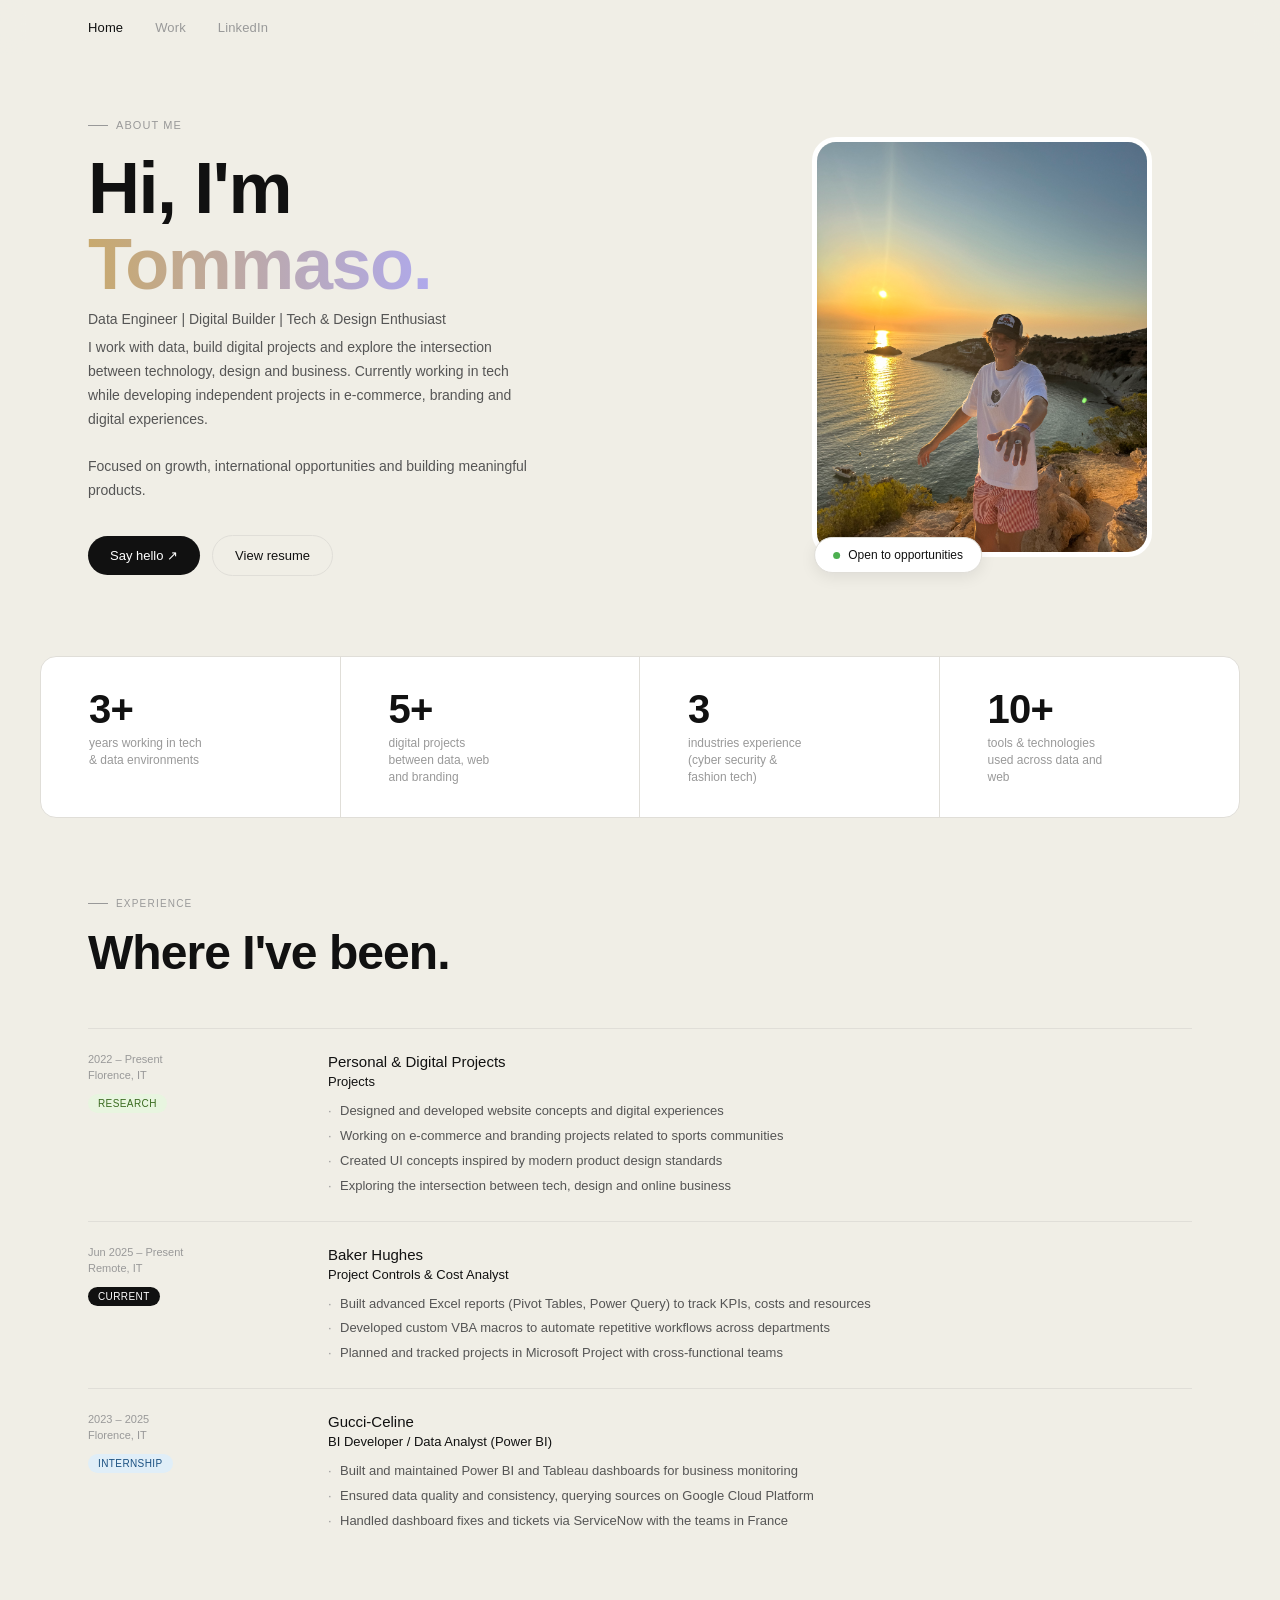
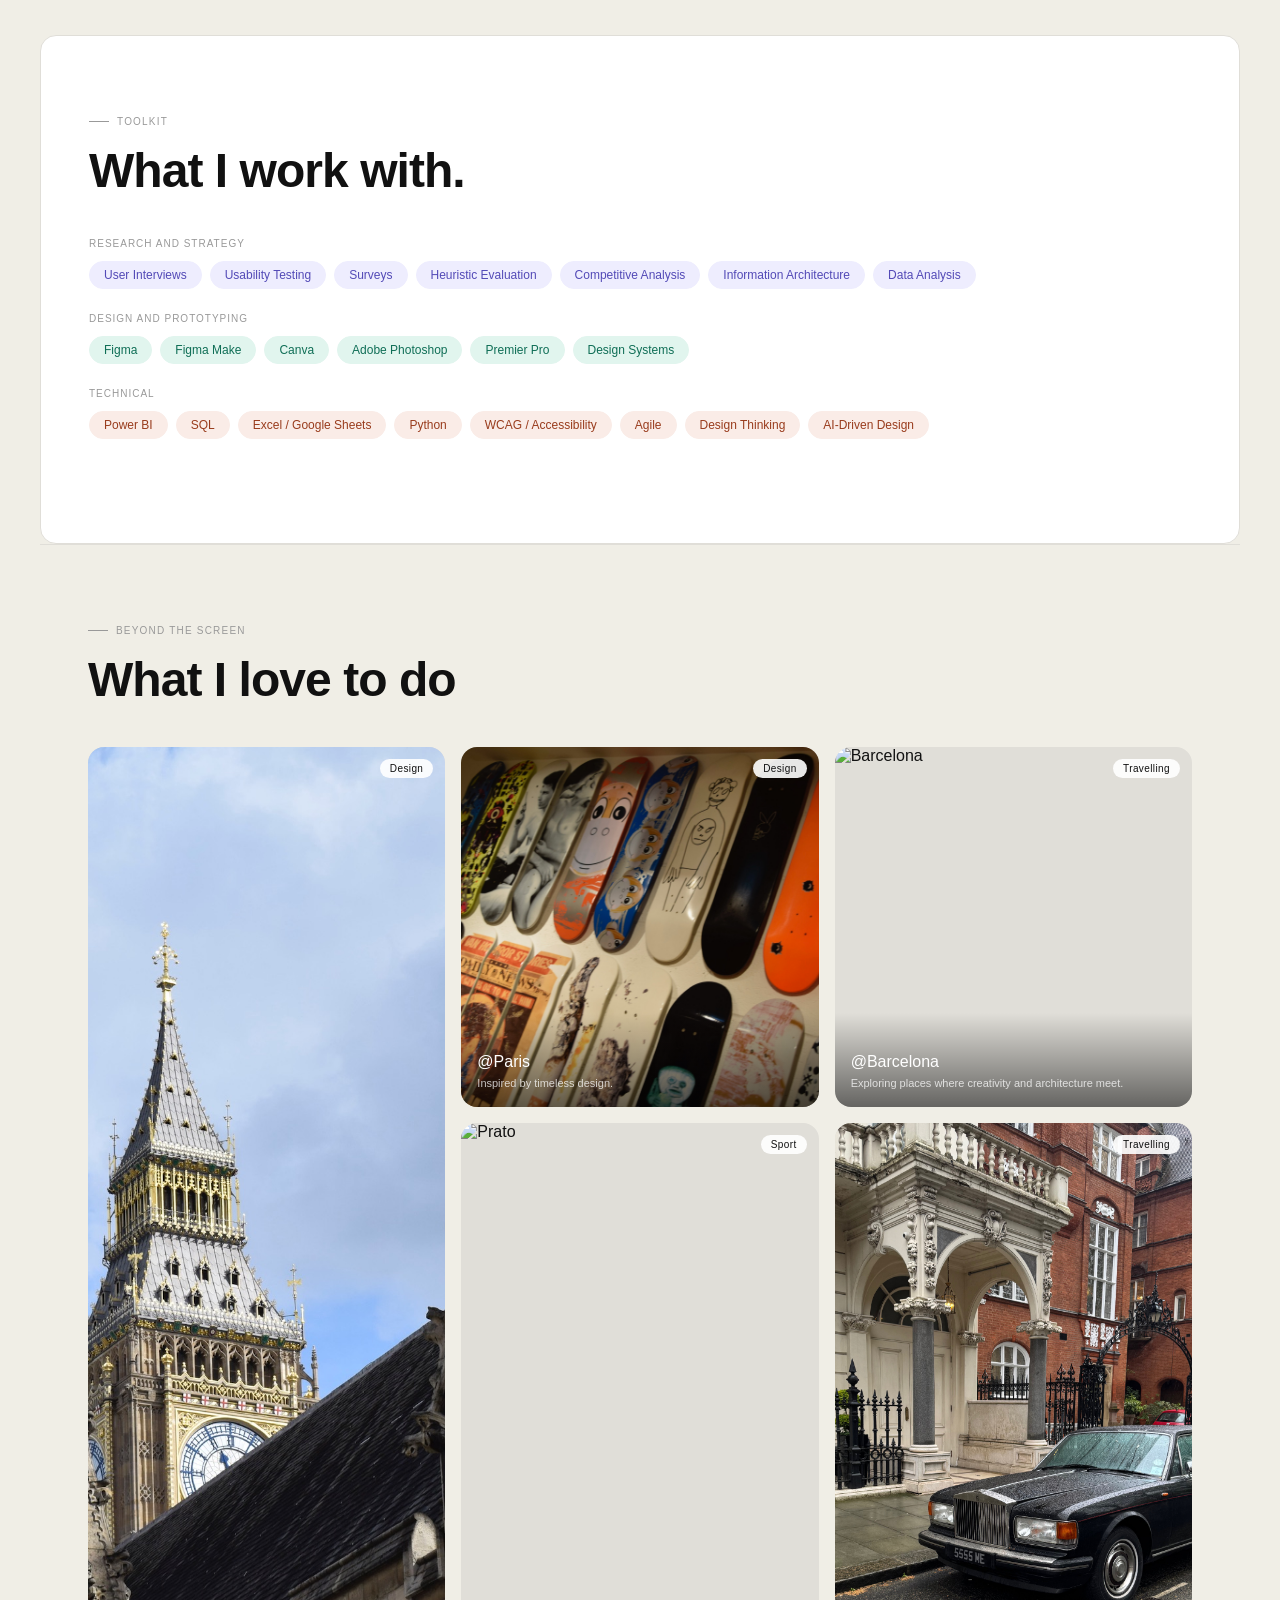
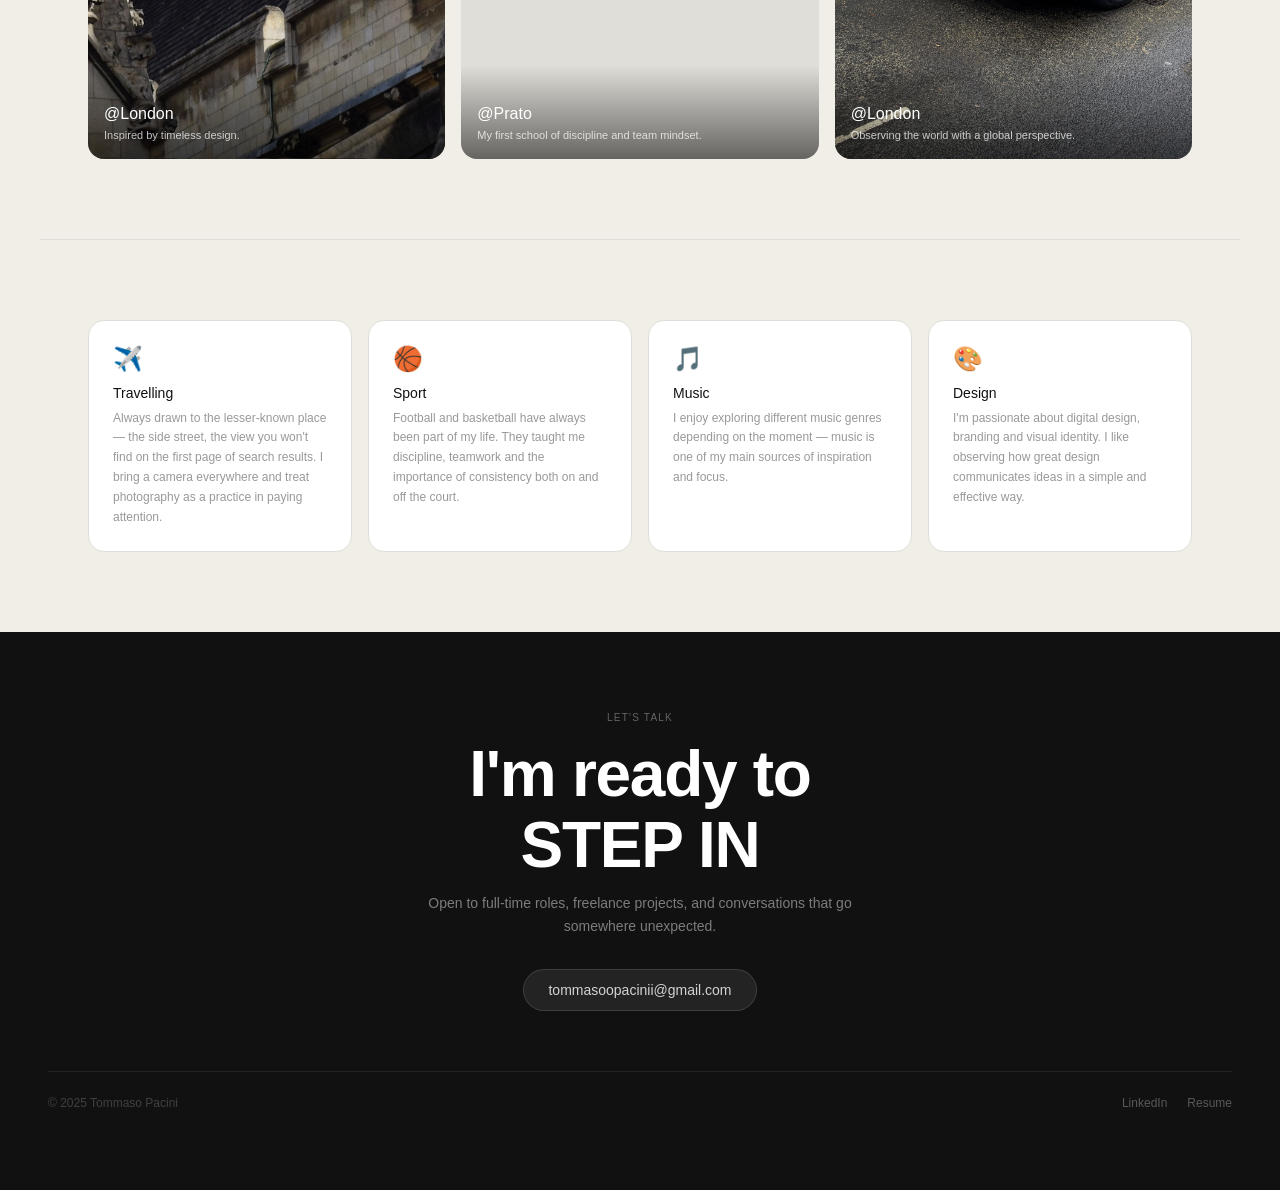
==== commit c6c07552: "Align About copy with photo; real CV info for Baker Hughes & Gucci-Celine experience Co-Authored-By:" ====
--- a/index.html
+++ b/index.html
@@ -751,11 +751,11 @@
     </div>
     <div class="exp-item-right">
       <div class="exp-company">Baker Hughes</div>
-      <div class="exp-role">Project Manager Operator</div>
+      <div class="exp-role">Project Controls &amp; Cost Analyst</div>
       <ul class="exp-bullets">
-        <li>Designed 20+ high-fidelity screens and a 40-component design system for a B2C AI SaaS MVP</li>
-        <li>Prototyped 3 core AI-driven features, turning complex job-tracking logic into something that actually makes sense to use</li>
-        <li>Worked directly with founders and engineers to keep design feasible and the pre-launch timeline on track</li>
+        <li>Built advanced Excel reports (Pivot Tables, Power Query) to track KPIs, costs and resources</li>
+        <li>Developed custom VBA macros to automate repetitive workflows across departments</li>
+        <li>Planned and tracked projects in Microsoft Project with cross-functional teams</li>
       </ul>
     </div>
 
@@ -769,10 +769,9 @@
       <div class="exp-company">Gucci-Celine</div>
       <div class="exp-role">BI Developer / Data Analyst (Power BI)</div>
       <ul class="exp-bullets">
-        <li>Developed interactive dashboards using Power BI for business monitoring</li>
-        <li>Worked with data transformation and visualization to support business teams</li>
-        <li>Improved reporting processes reducing manual analysis activities</li>
-        <li>Collaborated with stakeholders to translate business needs into data solutions</li>
+        <li>Built and maintained Power BI and Tableau dashboards for business monitoring</li>
+        <li>Ensured data quality and consistency, querying sources on Google Cloud Platform</li>
+        <li>Handled dashboard fixes and tickets via ServiceNow with the teams in France</li>
       </ul>
     </div>
   </div>
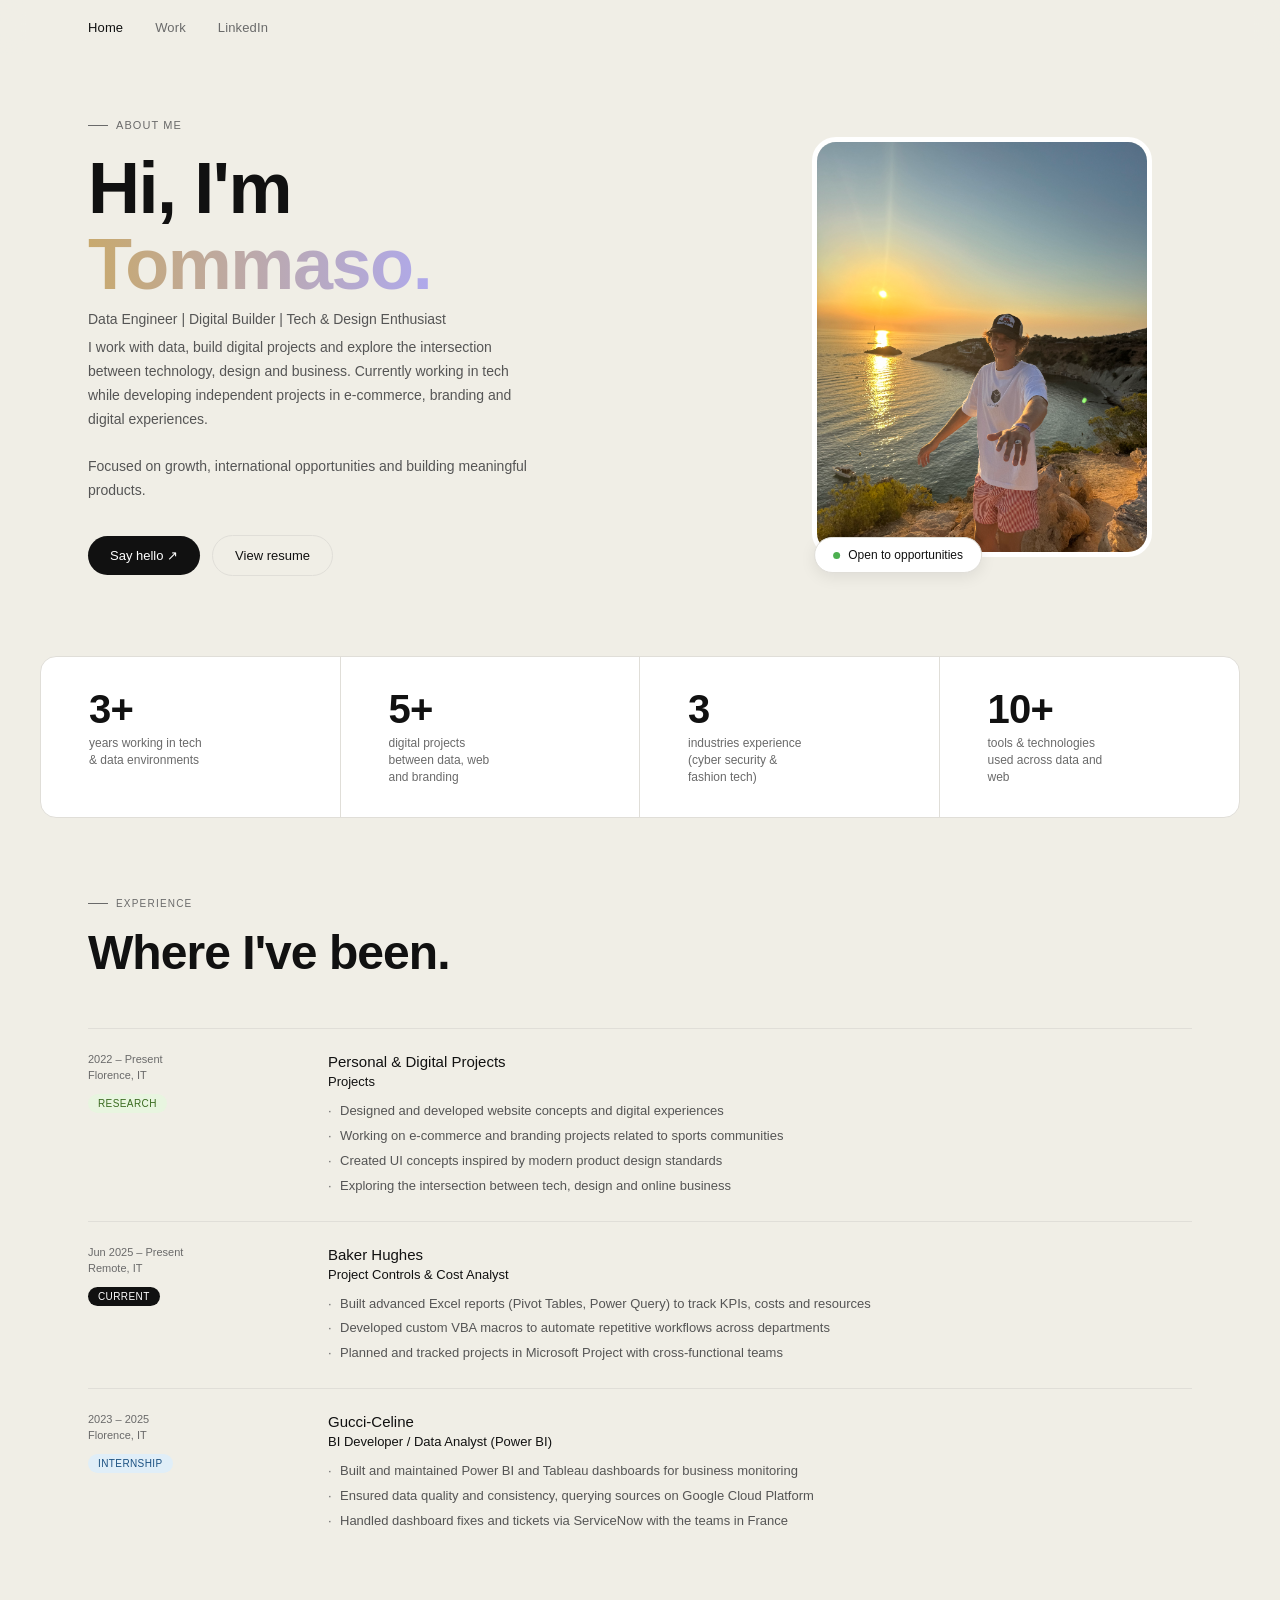
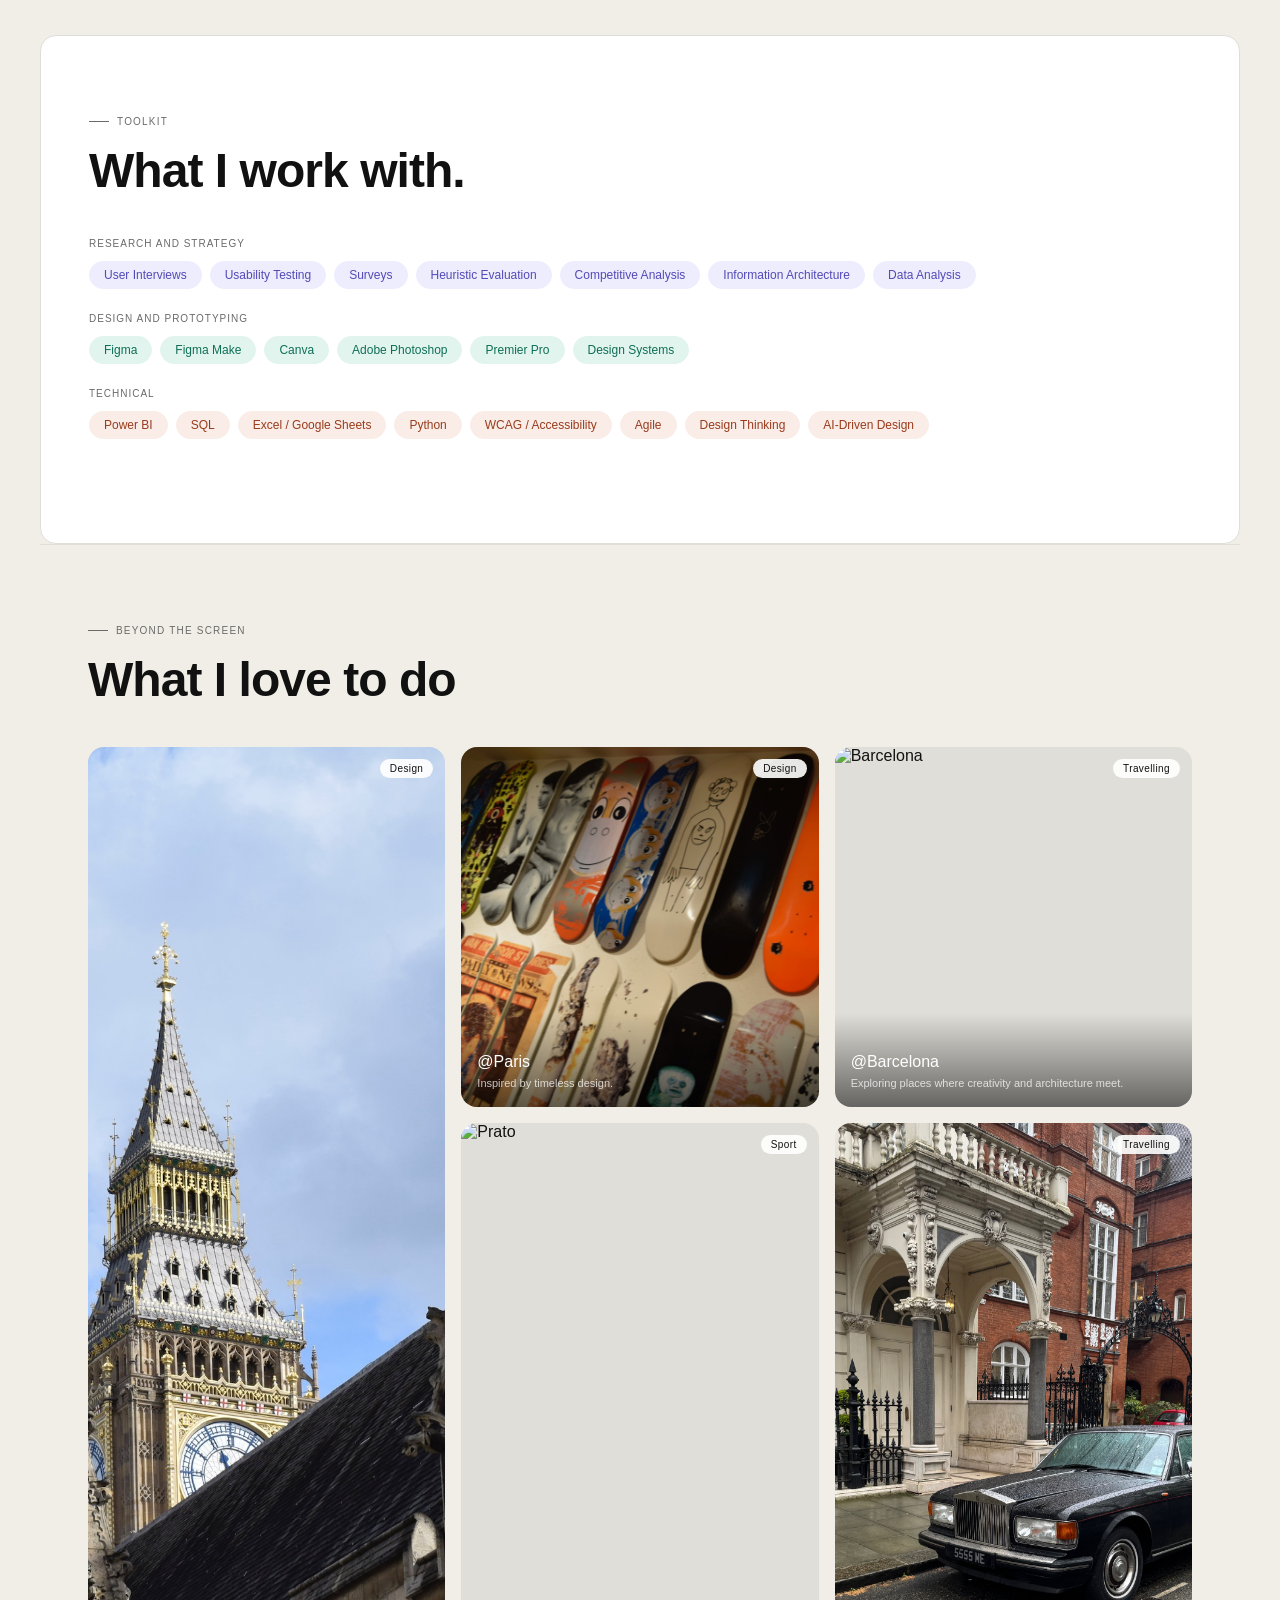
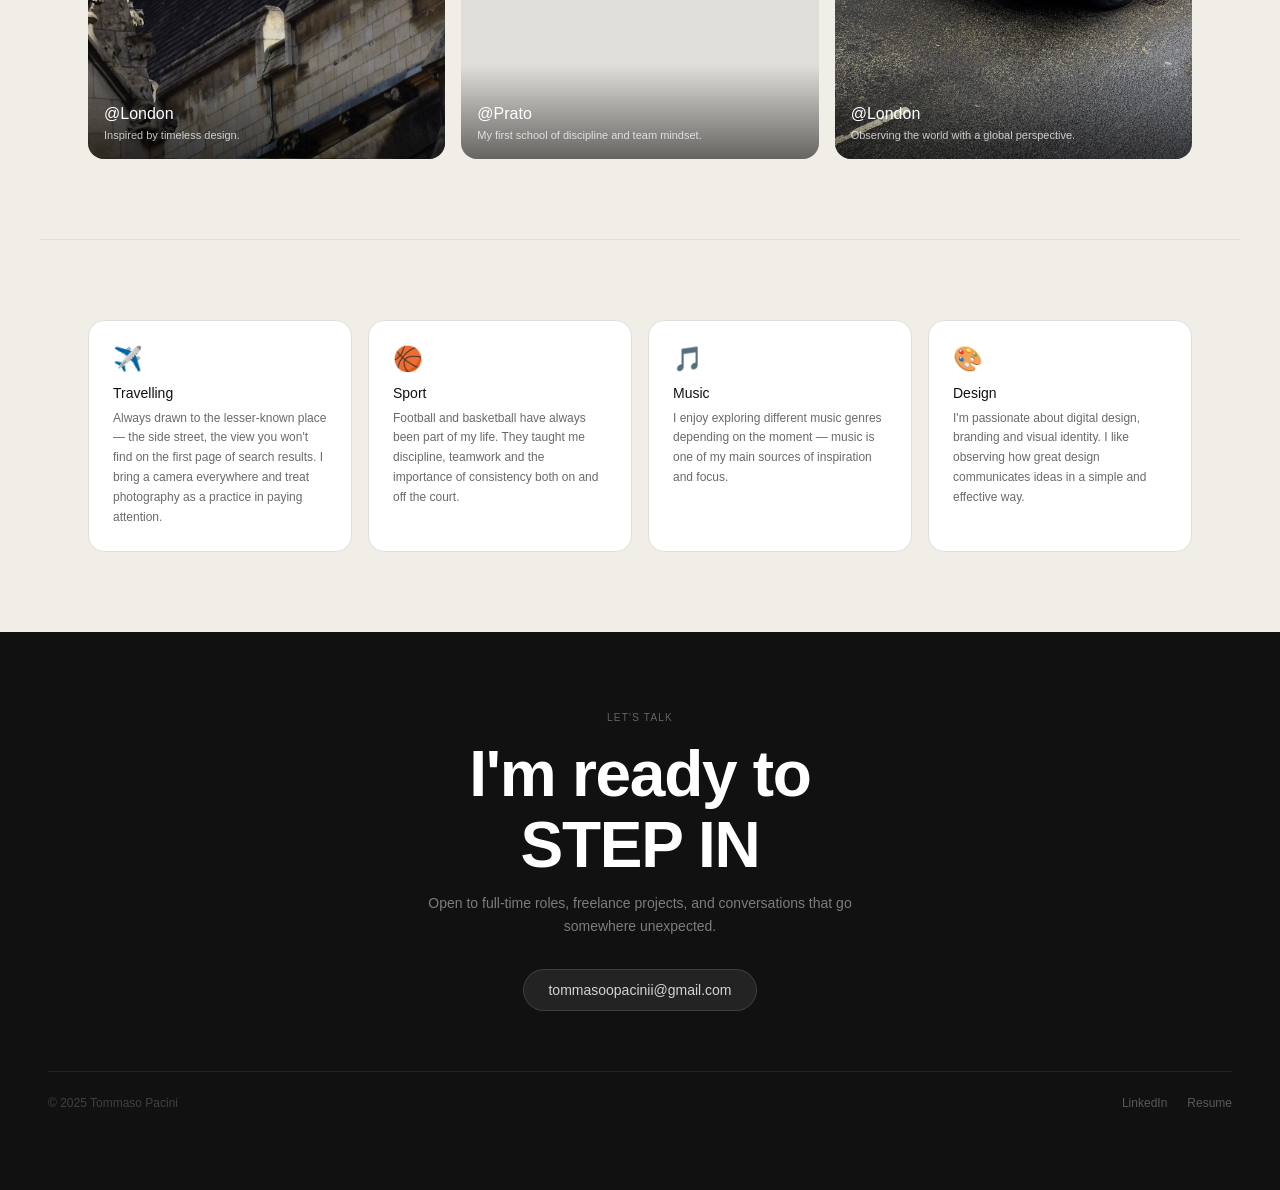
==== commit 6e90ed09: "a11y (apple-design): fix text contrast, keyboard focus-visible, reduced-motion across portfolio; ETS" ====
--- a/index.html
+++ b/index.html
@@ -16,7 +16,7 @@
     --bg-dark: #111111;
     --text-primary: #111111;
     --text-secondary: #555555;
-    --text-muted: #999999;
+    --text-muted: #6a6a6a;
     --accent: #C8A96E;
     --border: #E0DED8;
     --purple: #7B6EE8;
@@ -662,6 +662,9 @@
     font-style: normal;
     letter-spacing: -0.02em;
   }
+/* ── a11y (apple-design): focus visibile da tastiera + reduced motion ── */
+a:focus-visible,button:focus-visible,.btn:focus-visible,.btn-dark:focus-visible,.btn-ghost:focus-visible,.contact-btn:focus-visible,.cta-white:focus-visible,.cta-ghost:focus-visible,[tabindex]:focus-visible{outline:2px solid #1a6dff;outline-offset:3px;border-radius:6px;}
+@media (prefers-reduced-motion: reduce){*,*::before,*::after{animation-duration:.001ms!important;animation-iteration-count:1!important;transition-duration:.001ms!important;scroll-behavior:auto!important;}}
 </style>
 </head>
 <body>
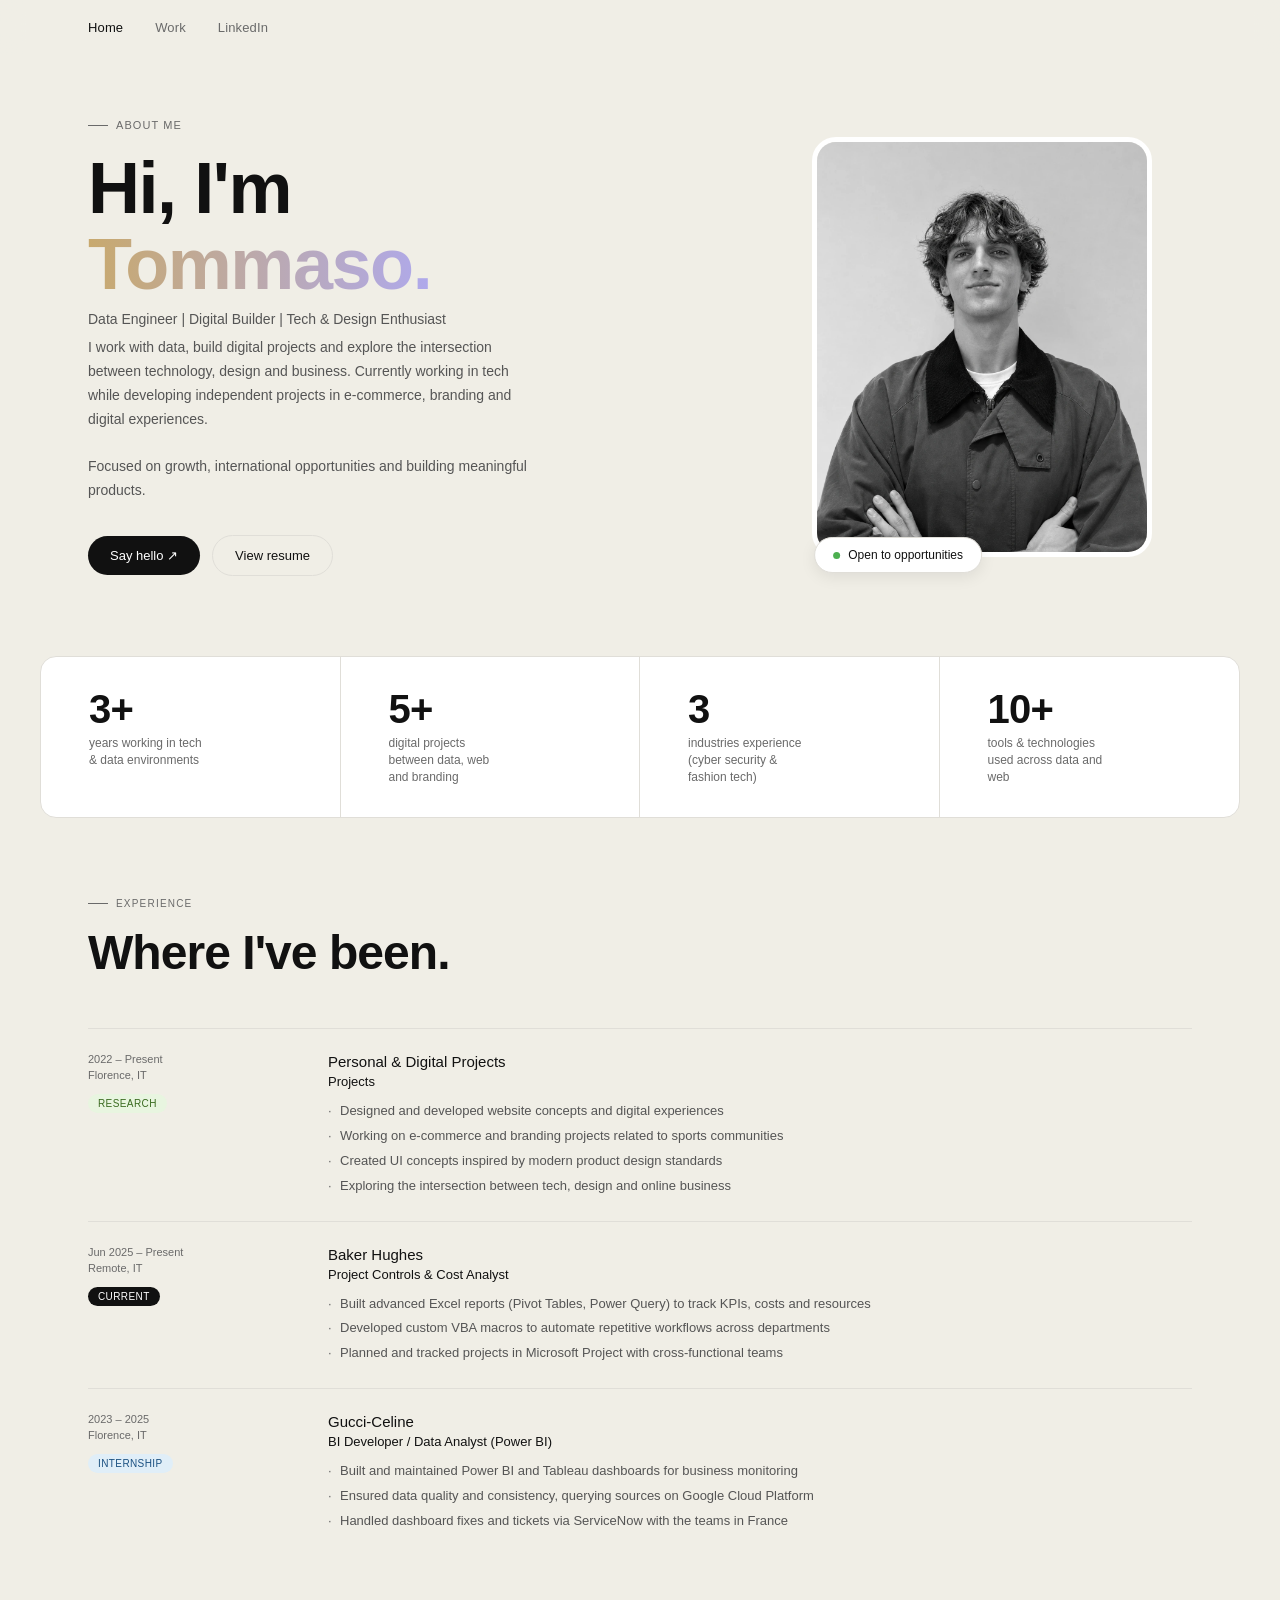
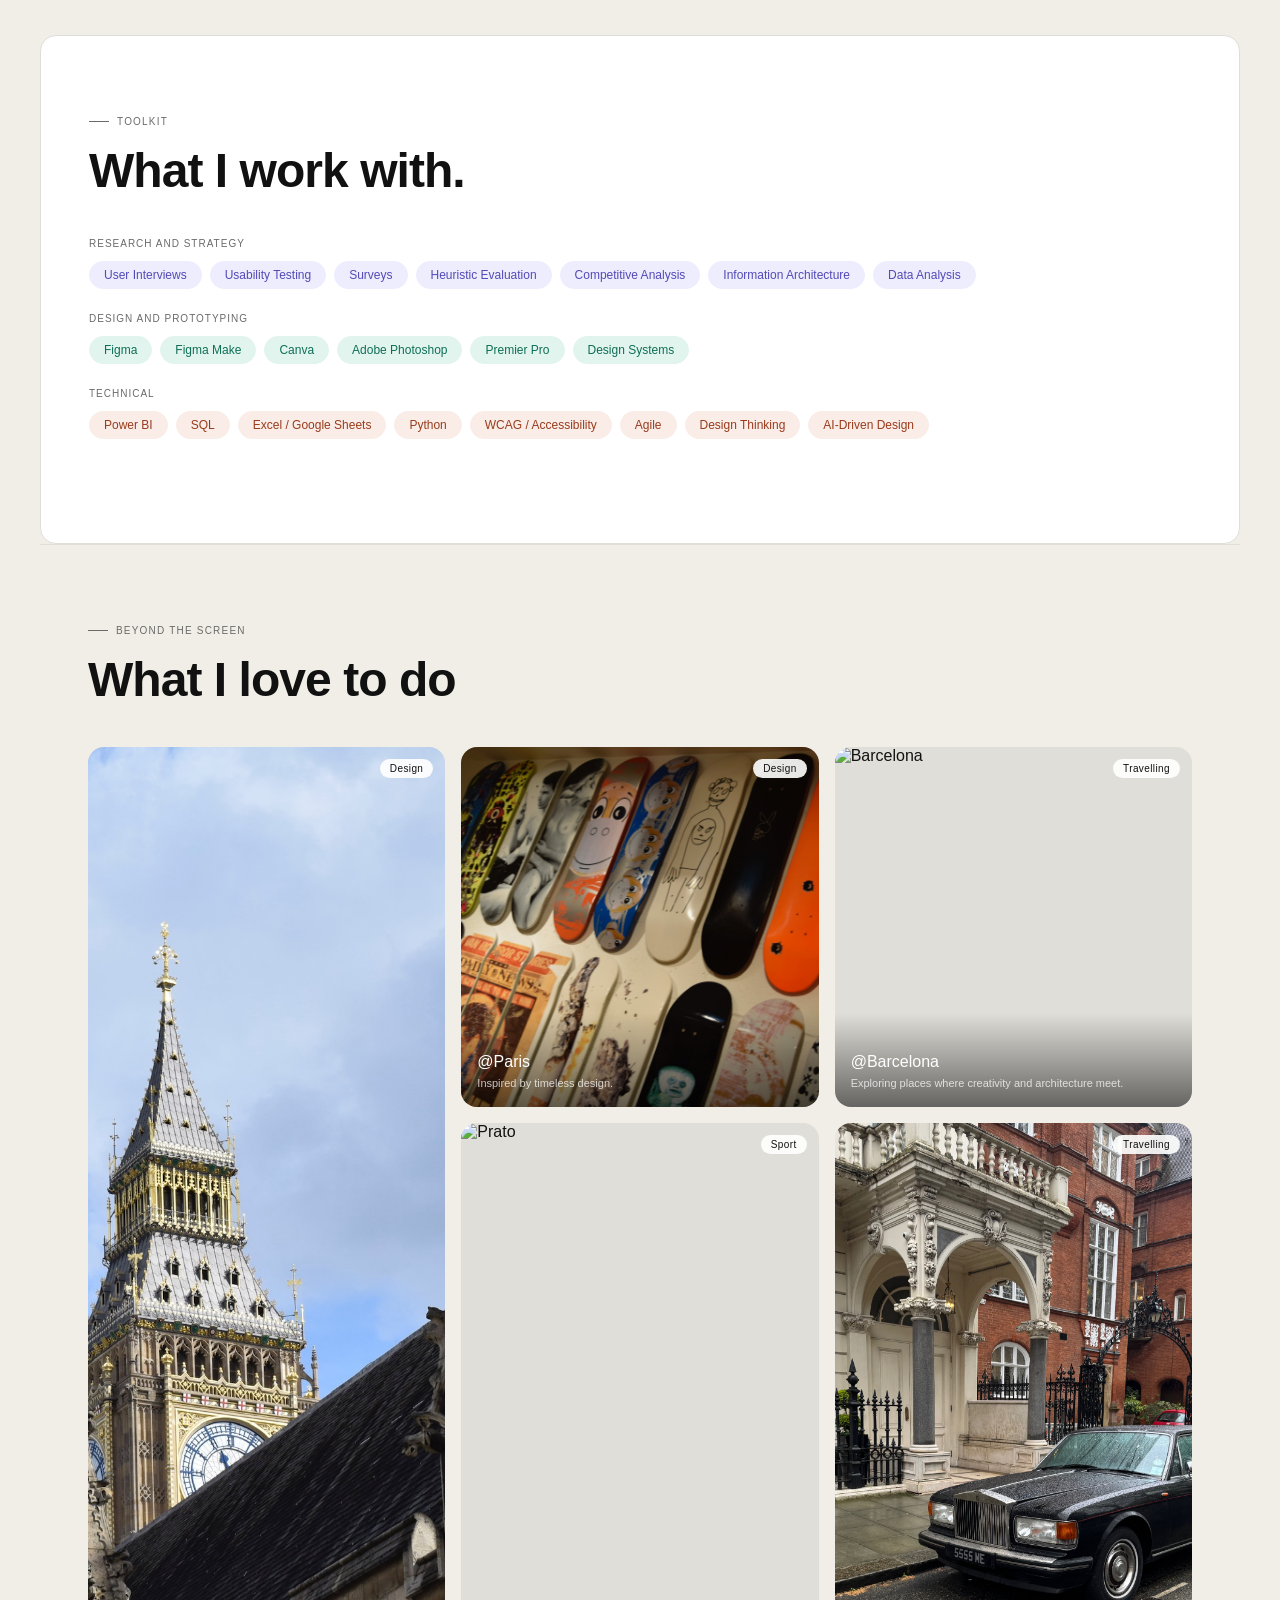
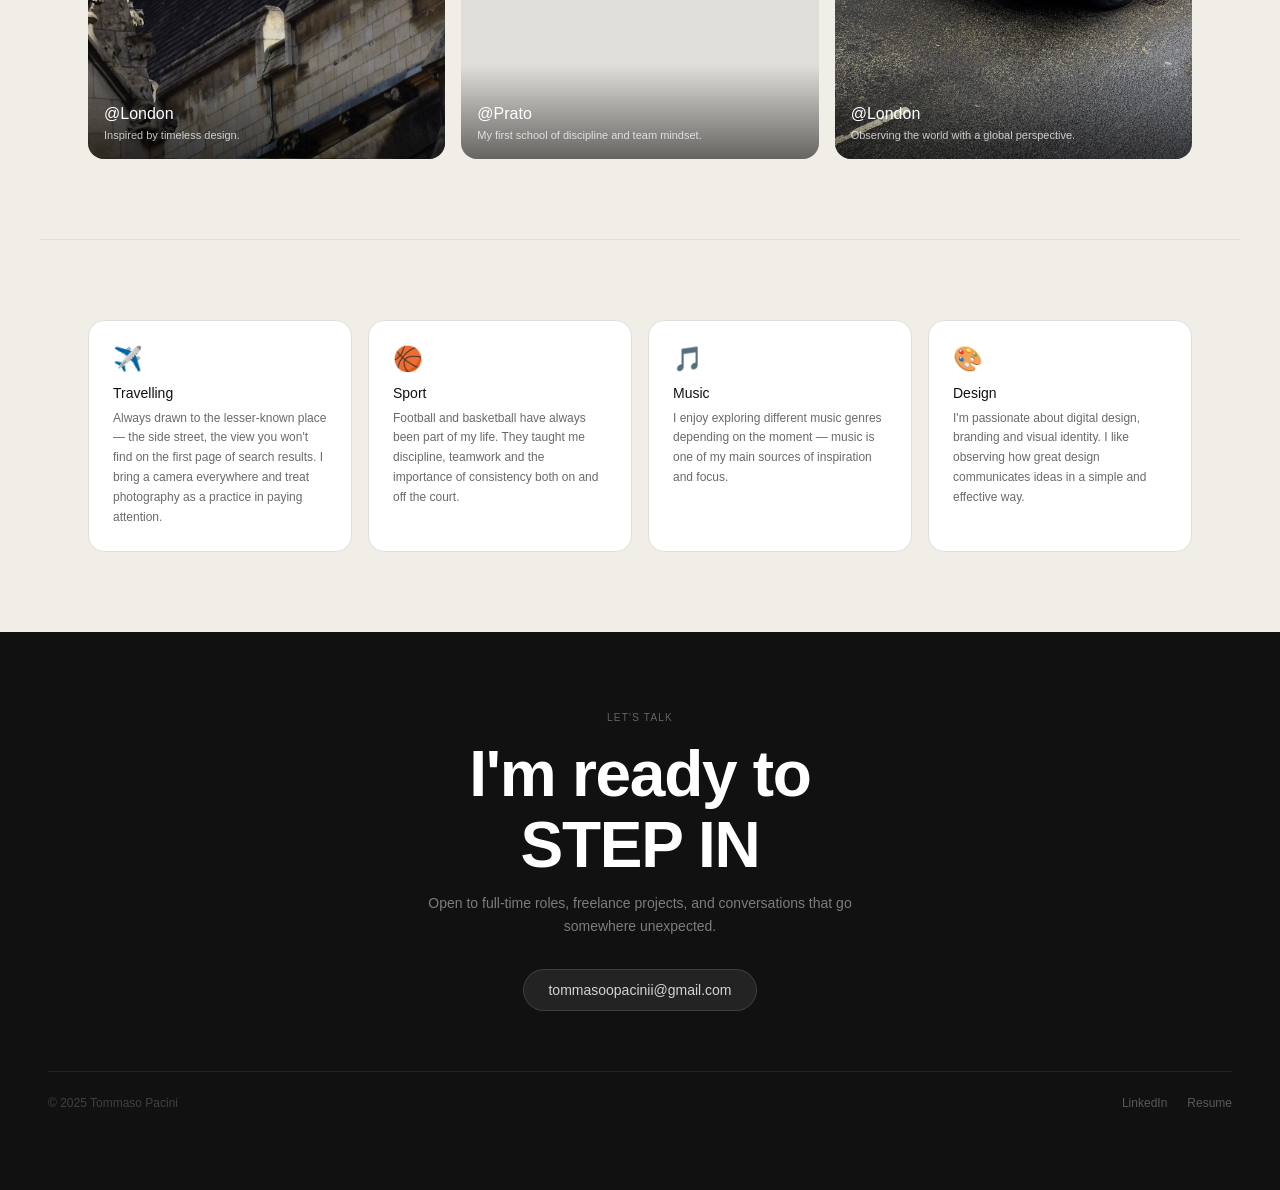
==== commit dd83e006: "Update CV, home hero photo (B/W webp), favicon (128px, linked on all pages) Co-Authored-By: Claude O" ====
--- a/index.html
+++ b/index.html
@@ -4,6 +4,8 @@
 <meta charset="UTF-8">
 <meta name="viewport" content="width=device-width, initial-scale=1.0">
 <title>Tommaso Pacini — Digital Works</title>
+<link rel="icon" type="image/png" href="favicon.png">
+<link rel="apple-touch-icon" href="apple-touch-icon.png">
 <link rel="preconnect" href="https://fonts.googleapis.com">
 <link rel="preconnect" href="https://fonts.gstatic.com" crossorigin>
 <link rel="preconnect" href="https://rsms.me/">
@@ -699,7 +701,7 @@
       e mettilo nella cartella images/
     -->
     <div class="hero-badge">Open to opportunities</div>
-    <img src="images/hero-photo.jpg" alt="Tommaso Pacini" class="hero-photo">
+    <img src="images/hero-photo.webp" alt="Tommaso Pacini" class="hero-photo">
   </div>
 </section>
 
@@ -832,7 +834,7 @@
 
   <!--
     ISTRUZIONI IMMAGINI — crea una cartella "images/" e rinomina i file così:
-    IMG_7208.jpeg           → images/hero-photo.jpg      (foto profilo hero)
+    IMG_7208.jpeg           → images/hero-photo.webp      (foto profilo hero)
     _DSC0765.JPG            → images/london-bigben.jpg   (@London Big Ben)
     _DSC0738.JPG            → images/prato-skate.jpg     (@Prato skate)
     Partita_novembre_...JPG → images/prato-basket.jpg    (@Prato basket)
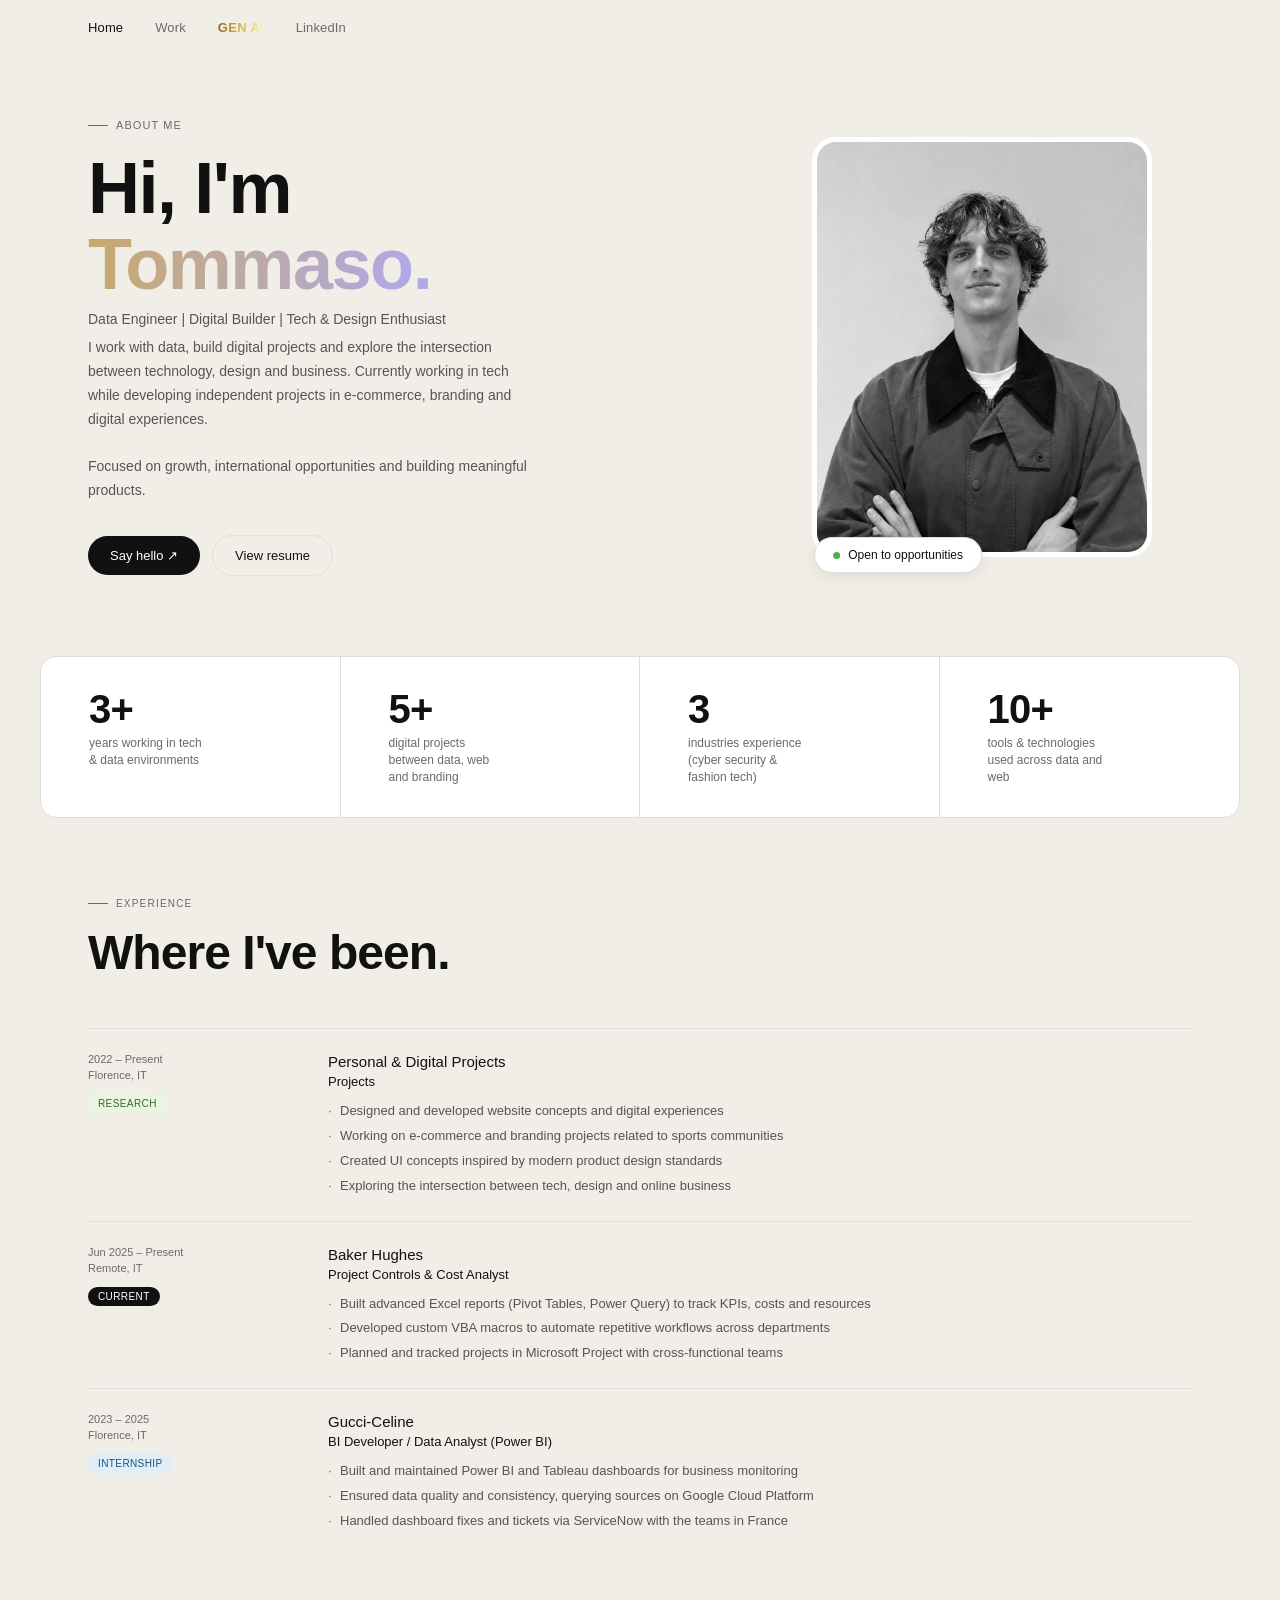
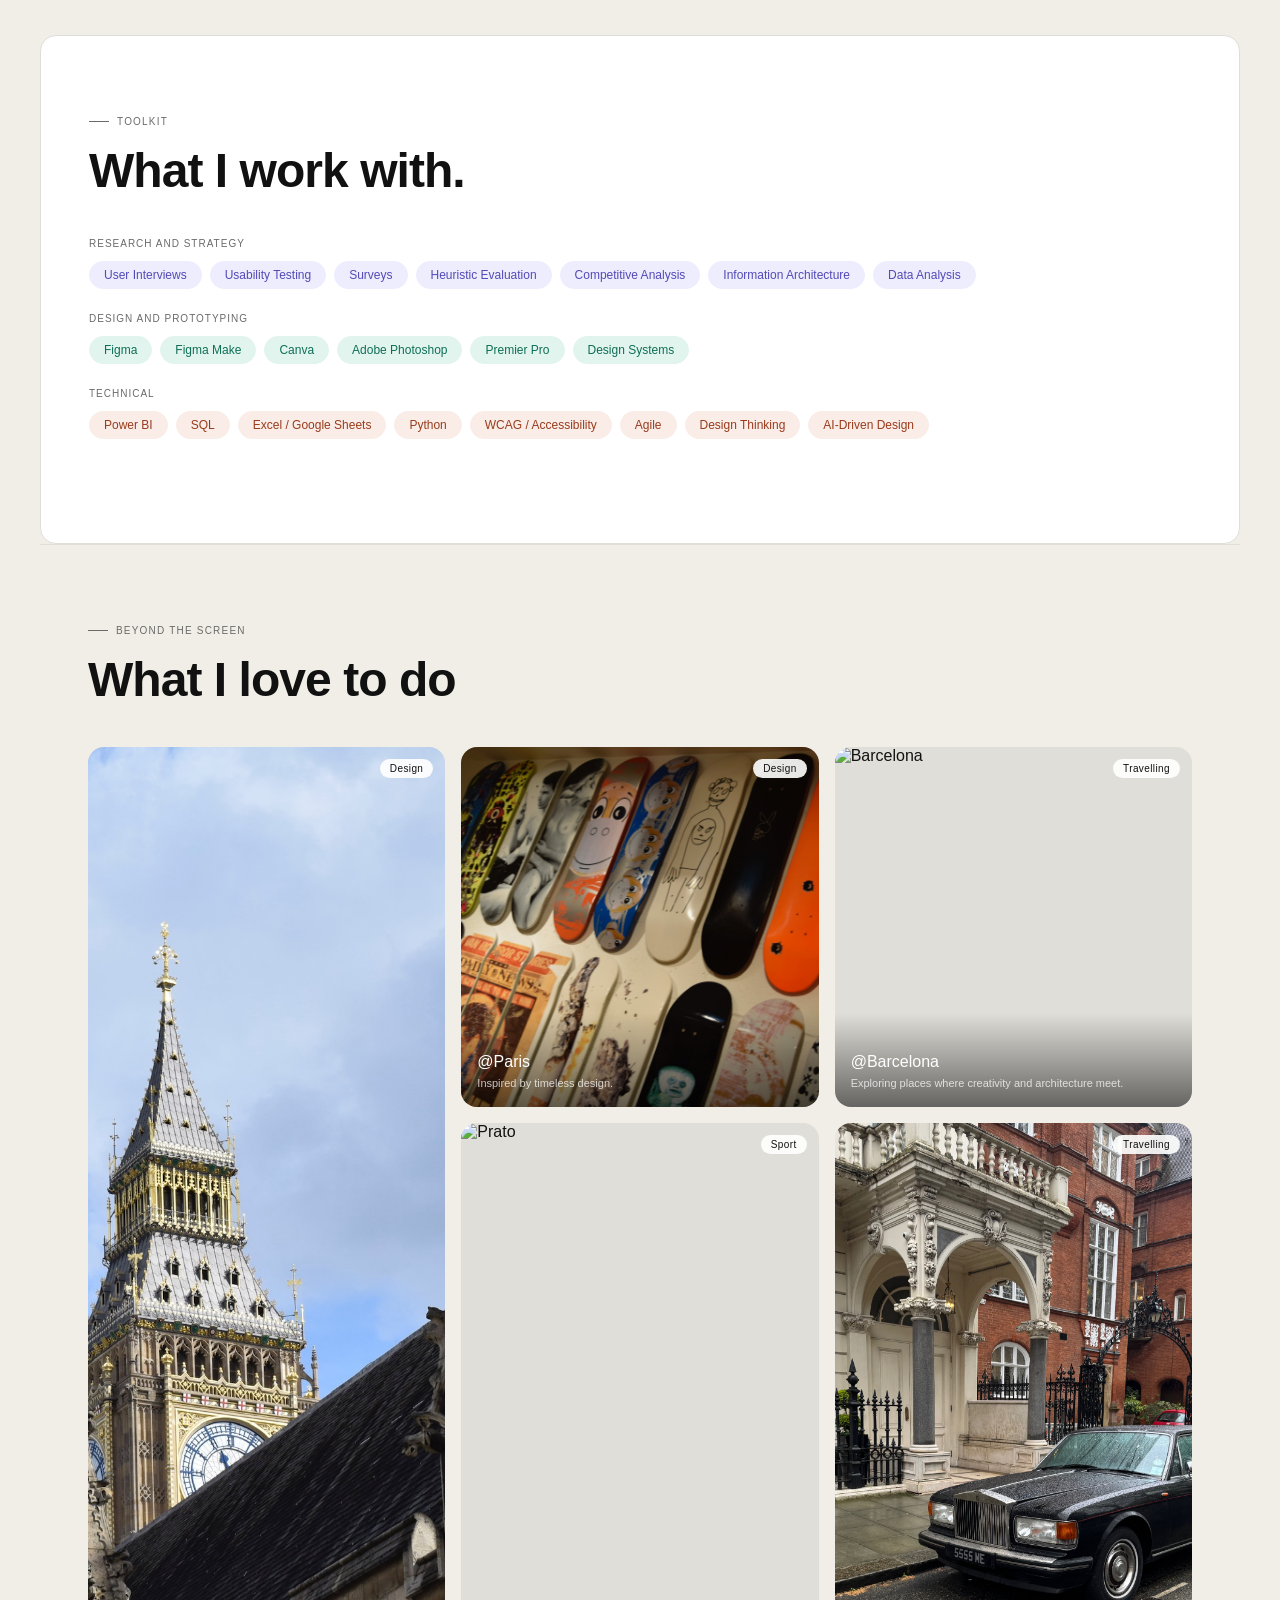
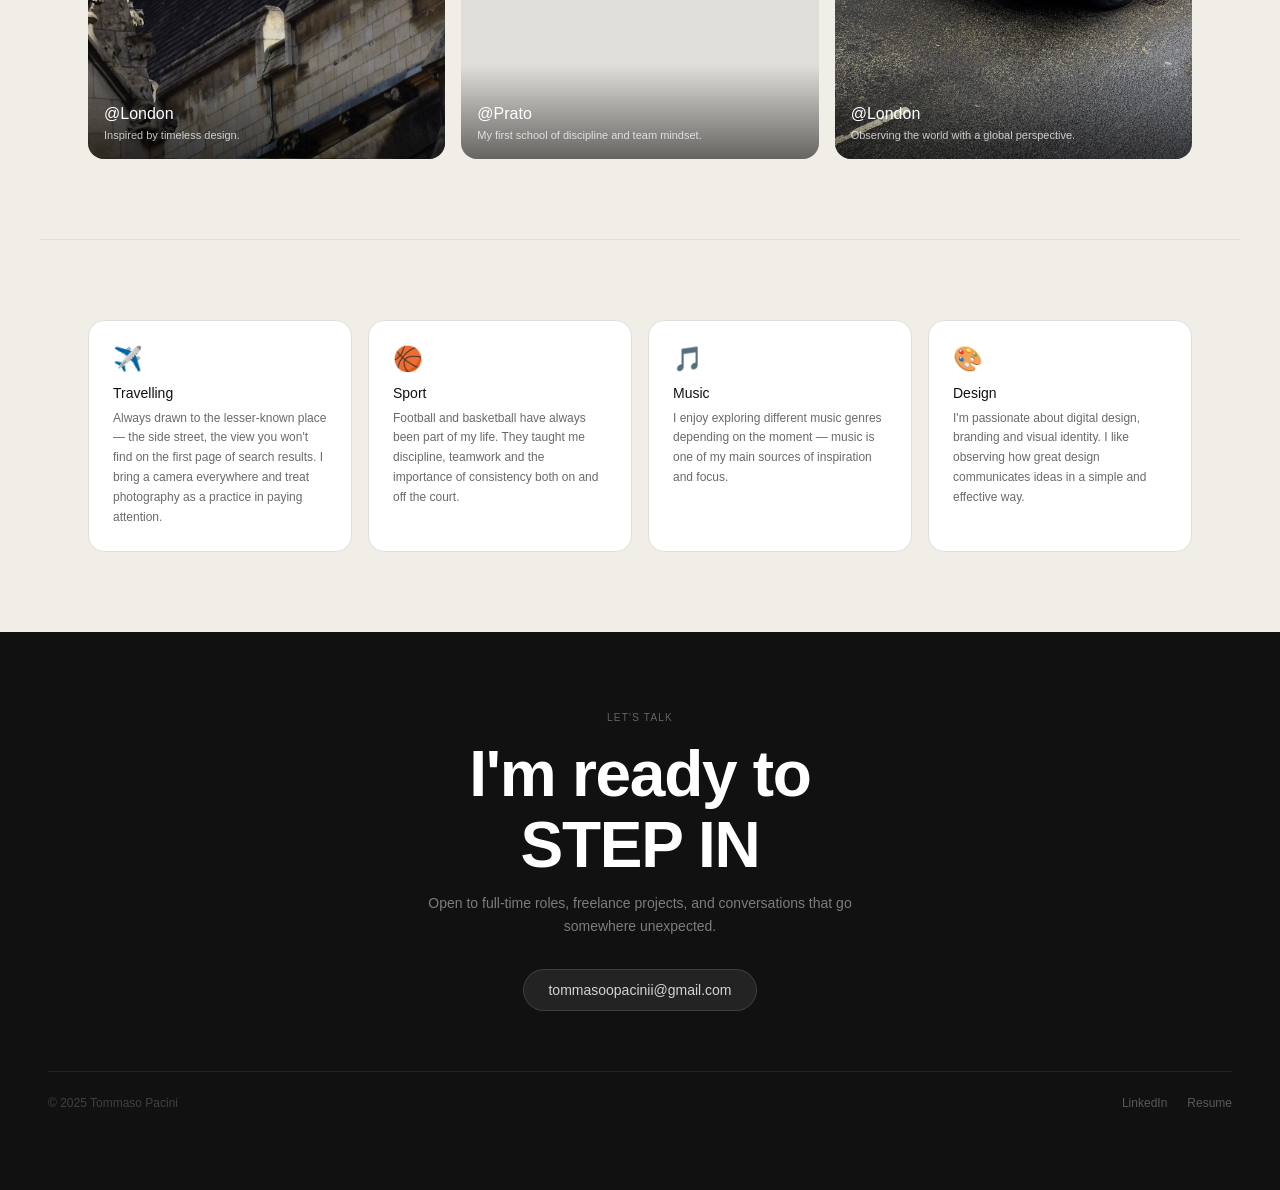
==== commit 0e26465c: "nav: add animated gold GEN AI link (shimmer + sparkles) on Home and Work Co-Authored-By: Claude Opus" ====
--- a/index.html
+++ b/index.html
@@ -667,6 +667,17 @@
 /* ── a11y (apple-design): focus visibile da tastiera + reduced motion ── */
 a:focus-visible,button:focus-visible,.btn:focus-visible,.btn-dark:focus-visible,.btn-ghost:focus-visible,.contact-btn:focus-visible,.cta-white:focus-visible,.cta-ghost:focus-visible,[tabindex]:focus-visible{outline:2px solid #1a6dff;outline-offset:3px;border-radius:6px;}
 @media (prefers-reduced-motion: reduce){*,*::before,*::after{animation-duration:.001ms!important;animation-iteration-count:1!important;transition-duration:.001ms!important;scroll-behavior:auto!important;}}
+/* GEN AI nav link — oro brillante + stelline (sostituibile in futuro) */
+.genai-link{position:relative;display:inline-flex;align-items:center;text-decoration:none;font-weight:600;letter-spacing:.02em;line-height:1;overflow:visible;}
+.genai-text{background:linear-gradient(100deg,#8a6a1f 0%,#d4af37 22%,#f6e27a 42%,#fff7d6 50%,#f6e27a 58%,#d4af37 78%,#8a6a1f 100%);background-size:200% auto;-webkit-background-clip:text;background-clip:text;-webkit-text-fill-color:transparent;color:transparent;animation:genaiShimmer 3.2s linear infinite;}
+@keyframes genaiShimmer{to{background-position:-200% center;}}
+.genai-spark{position:absolute;fill:#f6e27a;filter:drop-shadow(0 0 3px rgba(246,214,110,.85));opacity:0;animation:genaiTwinkle 2.4s ease-in-out infinite;pointer-events:none;}
+.genai-spark.s1{width:10px;height:10px;top:-8px;right:-10px;animation-delay:0s;}
+.genai-spark.s2{width:7px;height:7px;bottom:-7px;left:-7px;animation-delay:.9s;}
+.genai-spark.s3{width:6px;height:6px;top:-3px;right:17px;animation-delay:1.6s;}
+@keyframes genaiTwinkle{0%,100%{opacity:0;transform:scale(.3) rotate(0);}50%{opacity:1;transform:scale(1) rotate(90deg);}}
+.genai-link:hover .genai-text{animation-duration:1.3s;}
+@media (prefers-reduced-motion:reduce){.genai-text{animation:none;}.genai-spark{animation:none;opacity:.85;}}
 </style>
 </head>
 <body>
@@ -676,6 +687,7 @@
   <div class="nav-inner">
     <a href="index.html" class="active">Home</a>
     <a href="work.html">Work</a>
+    <a href="#" class="genai-link" aria-label="Gen AI"><span class="genai-text">GEN AI</span><svg class="genai-spark s1" viewBox="0 0 24 24" aria-hidden="true"><path d="M12 0c1 8 4 11 12 12-8 1-11 4-12 12-1-8-4-11-12-12 8-1 11-4 12-12z"/></svg><svg class="genai-spark s2" viewBox="0 0 24 24" aria-hidden="true"><path d="M12 0c1 8 4 11 12 12-8 1-11 4-12 12-1-8-4-11-12-12 8-1 11-4 12-12z"/></svg><svg class="genai-spark s3" viewBox="0 0 24 24" aria-hidden="true"><path d="M12 0c1 8 4 11 12 12-8 1-11 4-12 12-1-8-4-11-12-12 8-1 11-4 12-12z"/></svg></a>
     <a href="https://www.linkedin.com/in/tommaso-pacini-035a2924a/" target="_blank">LinkedIn</a>
   </div>
 </nav>
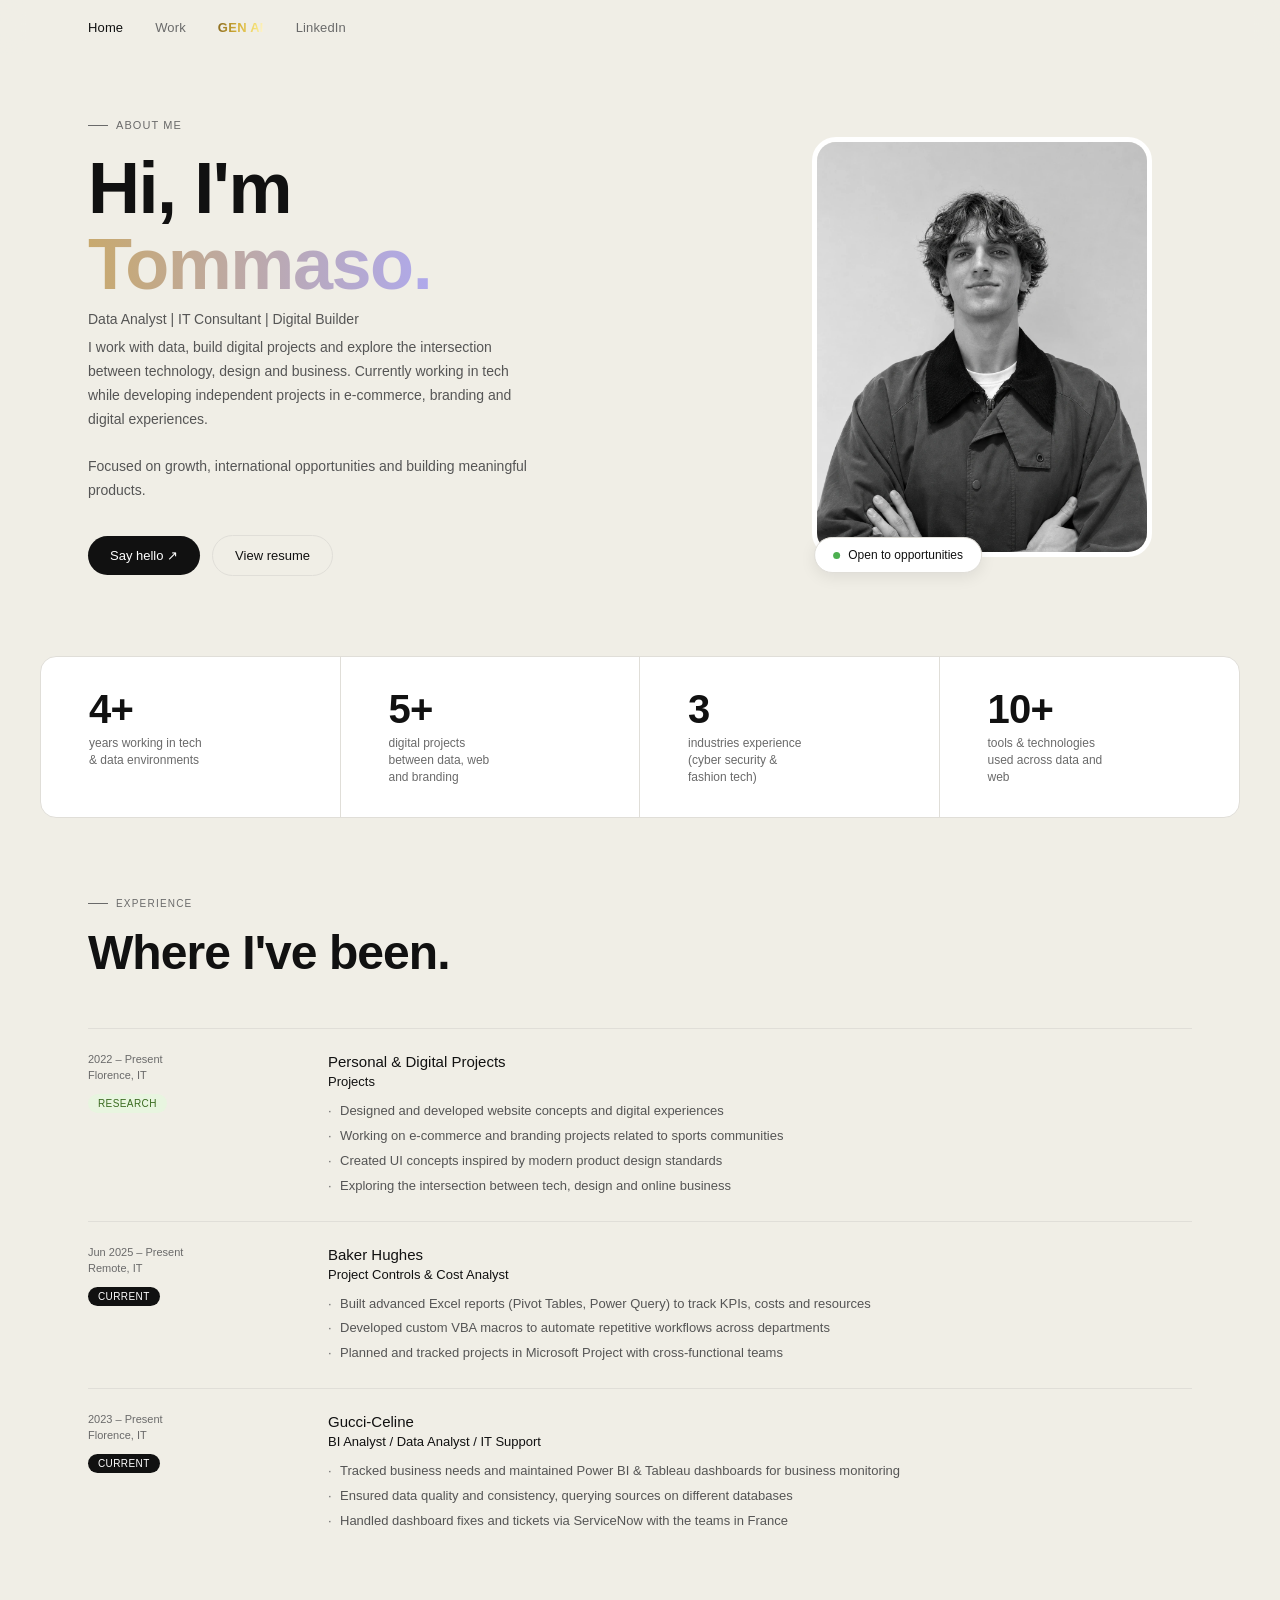
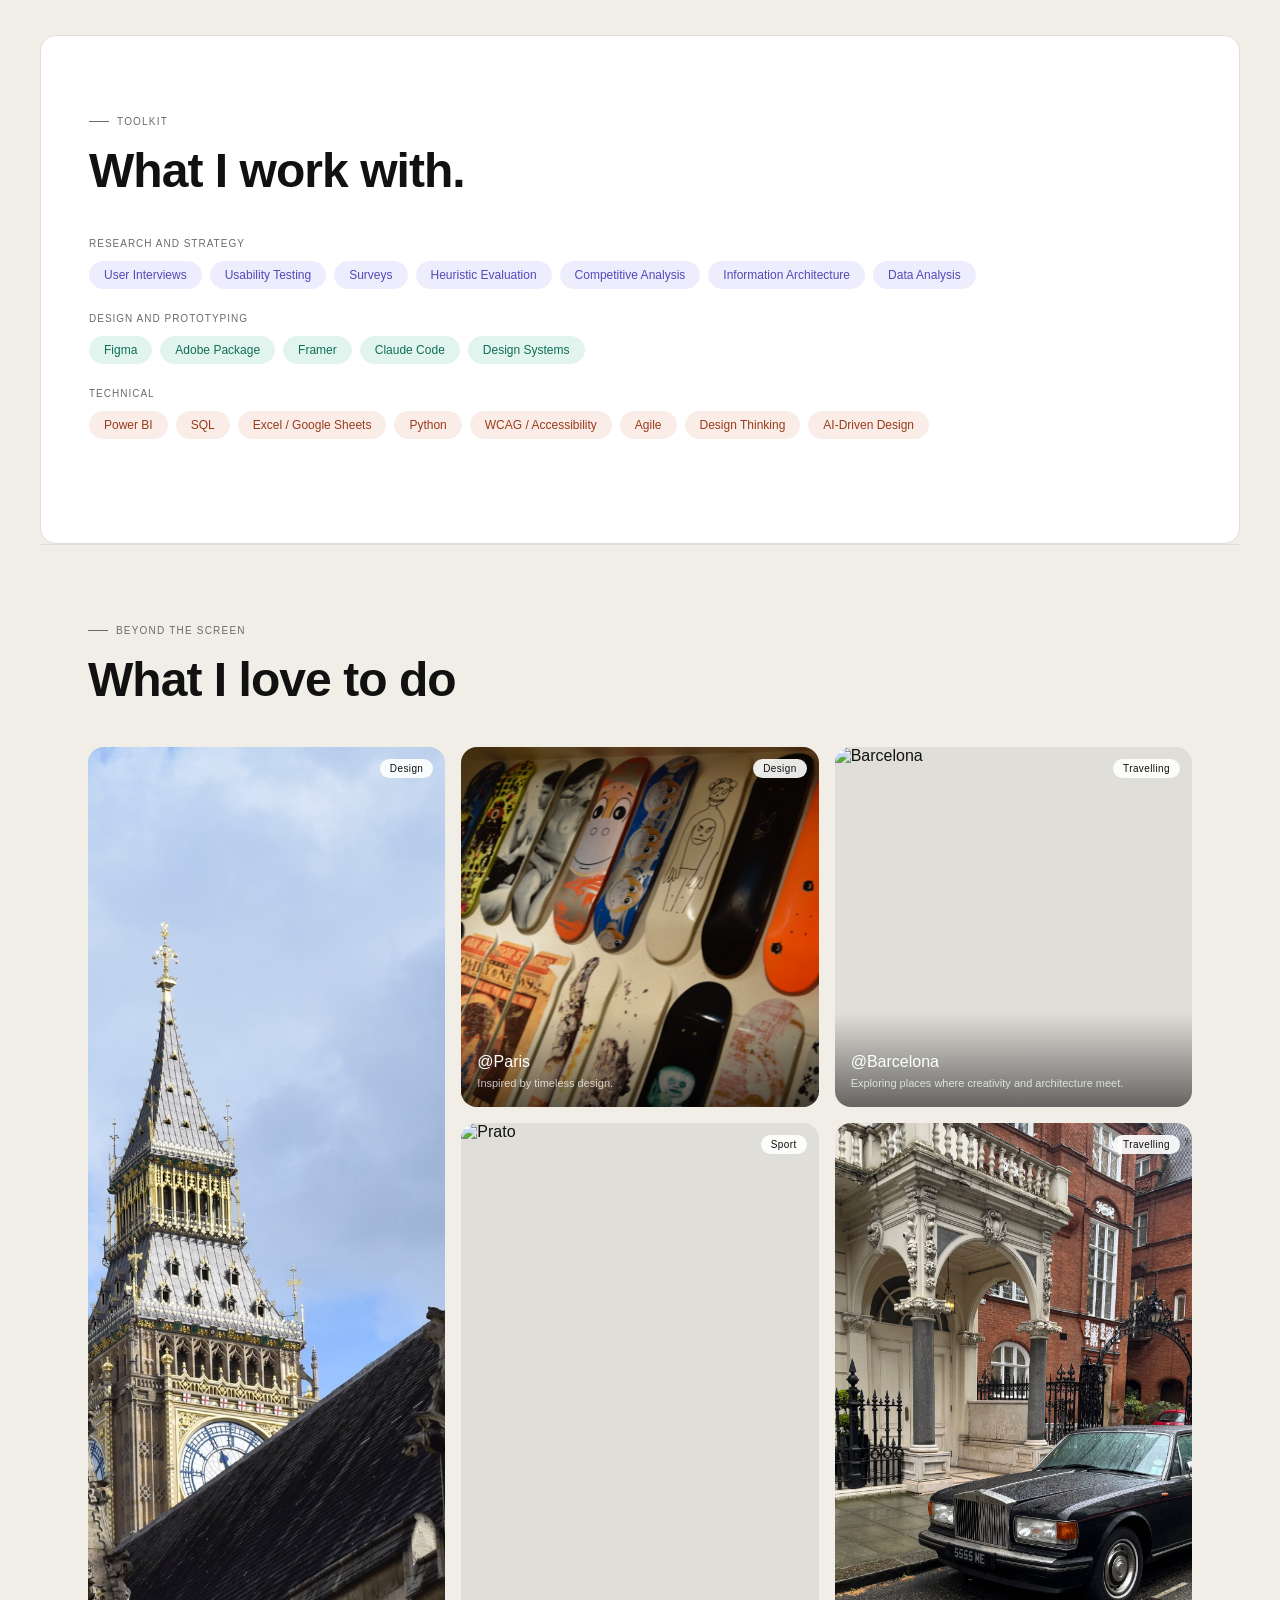
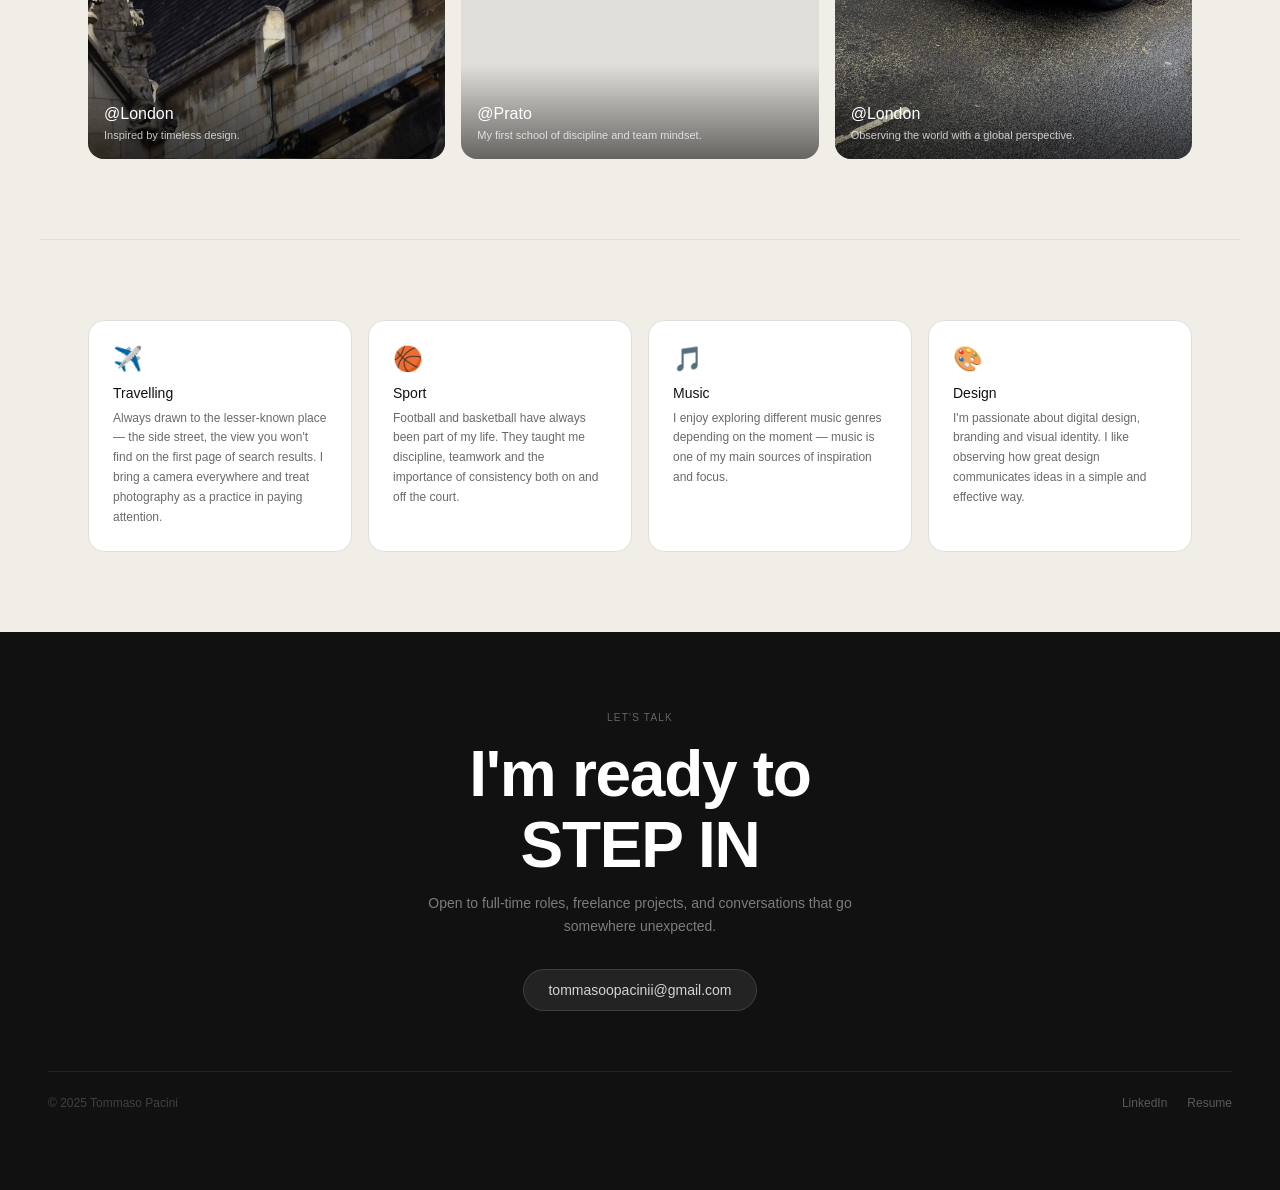
==== commit c6597aab: "home: update role subtitle, 4+ years, Gucci-Celine current role, design toolkit Co-Authored-By: Clau" ====
--- a/index.html
+++ b/index.html
@@ -697,7 +697,7 @@
   <div class="hero-left">
     <div class="hero-label">About me</div>
     <h1>Hi, I'm<br><span class="name">Tommaso.</span></h1>
-    <p class="hero-subtitle">Data Engineer | Digital Builder | Tech &amp; Design Enthusiast</p>
+    <p class="hero-subtitle">Data Analyst | IT Consultant | Digital Builder</p>
     <p class="hero-body">
       I work with data, build digital projects and explore the intersection between technology, design and business. Currently working in tech while developing independent projects in e-commerce, branding and digital experiences.<br><br>
       Focused on growth, international opportunities and building meaningful products.
@@ -720,7 +720,7 @@
 <!-- STATS -->
 <div class="stats">
   <div class="stat">
-    <div class="stat-num">3+</div>
+    <div class="stat-num">4+</div>
     <div class="stat-label">years working in tech &amp; data environments</div>
   </div>
   <div class="stat">
@@ -778,16 +778,16 @@
 
     <!-- Gucci-Celine -->
     <div class="exp-item-left">
-      <div class="exp-period">2023 – 2025</div>
+      <div class="exp-period">2023 – Present</div>
       <div class="exp-location">Florence, IT</div>
-      <span class="exp-tag tag-blue">Internship</span>
+      <span class="exp-tag tag-current">Current</span>
     </div>
     <div class="exp-item-right">
       <div class="exp-company">Gucci-Celine</div>
-      <div class="exp-role">BI Developer / Data Analyst (Power BI)</div>
+      <div class="exp-role">BI Analyst / Data Analyst / IT Support</div>
       <ul class="exp-bullets">
-        <li>Built and maintained Power BI and Tableau dashboards for business monitoring</li>
-        <li>Ensured data quality and consistency, querying sources on Google Cloud Platform</li>
+        <li>Tracked business needs and maintained Power BI &amp; Tableau dashboards for business monitoring</li>
+        <li>Ensured data quality and consistency, querying sources on different databases</li>
         <li>Handled dashboard fixes and tickets via ServiceNow with the teams in France</li>
       </ul>
     </div>
@@ -816,10 +816,9 @@
     <div class="toolkit-group-label">Design and Prototyping</div>
     <div class="toolkit-pills">
       <span class="pill pill-green">Figma</span>
-      <span class="pill pill-green">Figma Make</span>
-      <span class="pill pill-green">Canva</span>
-      <span class="pill pill-green">Adobe Photoshop</span>
-      <span class="pill pill-green">Premier Pro</span>
+      <span class="pill pill-green">Adobe Package</span>
+      <span class="pill pill-green">Framer</span>
+      <span class="pill pill-green">Claude Code</span>
       <span class="pill pill-green">Design Systems</span>
     </div>
   </div>
